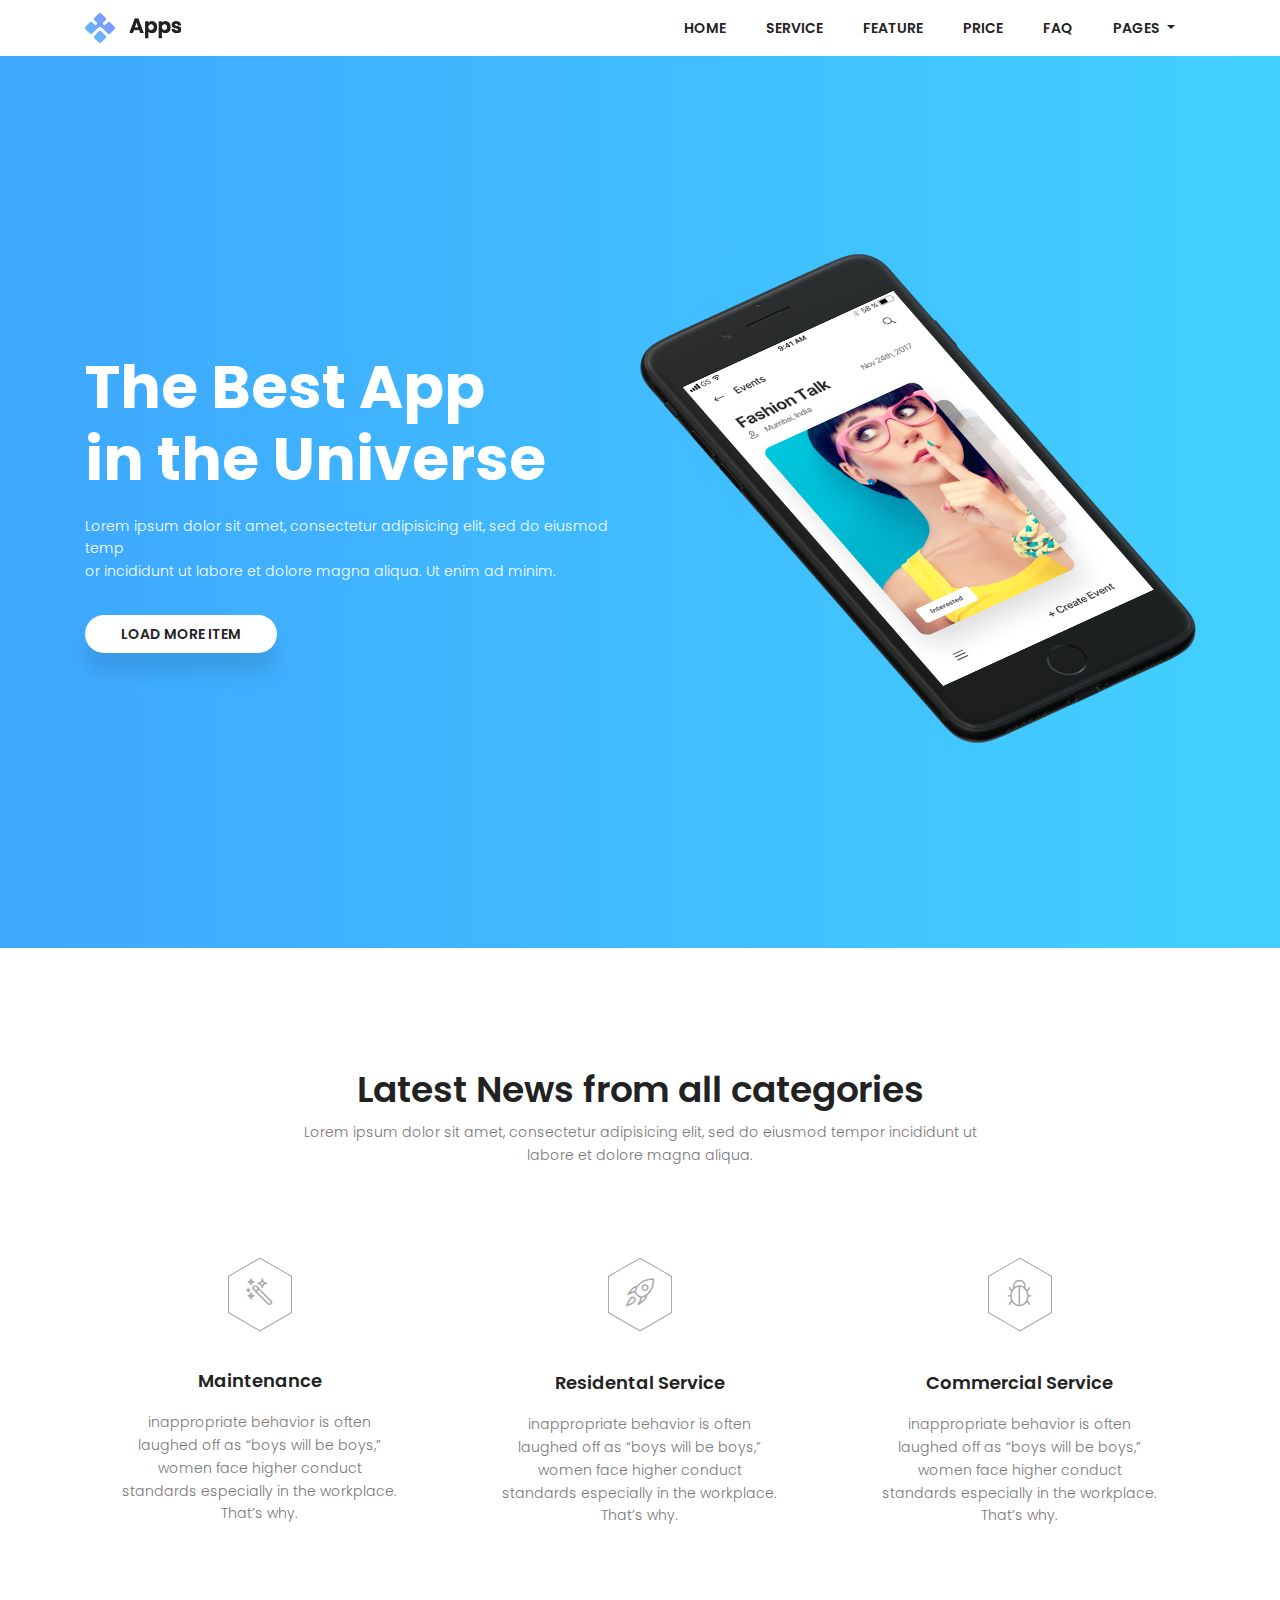
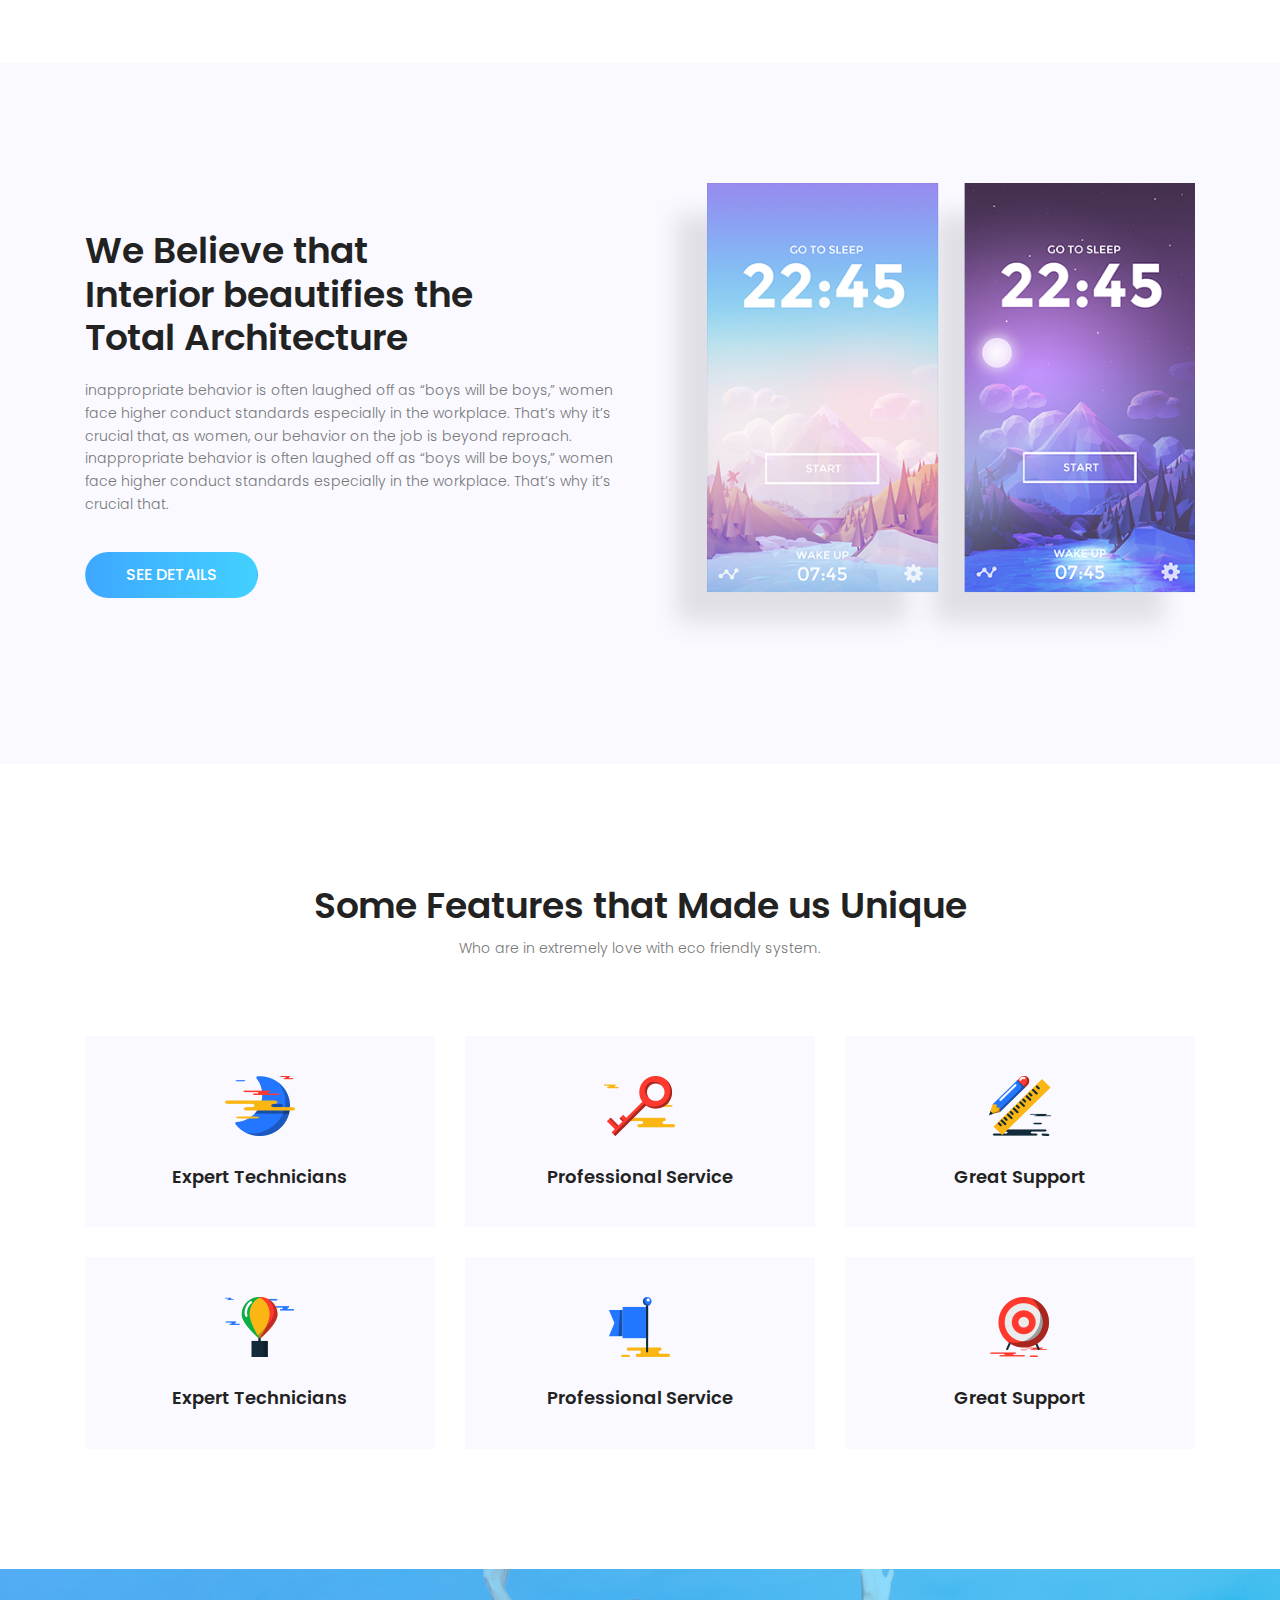
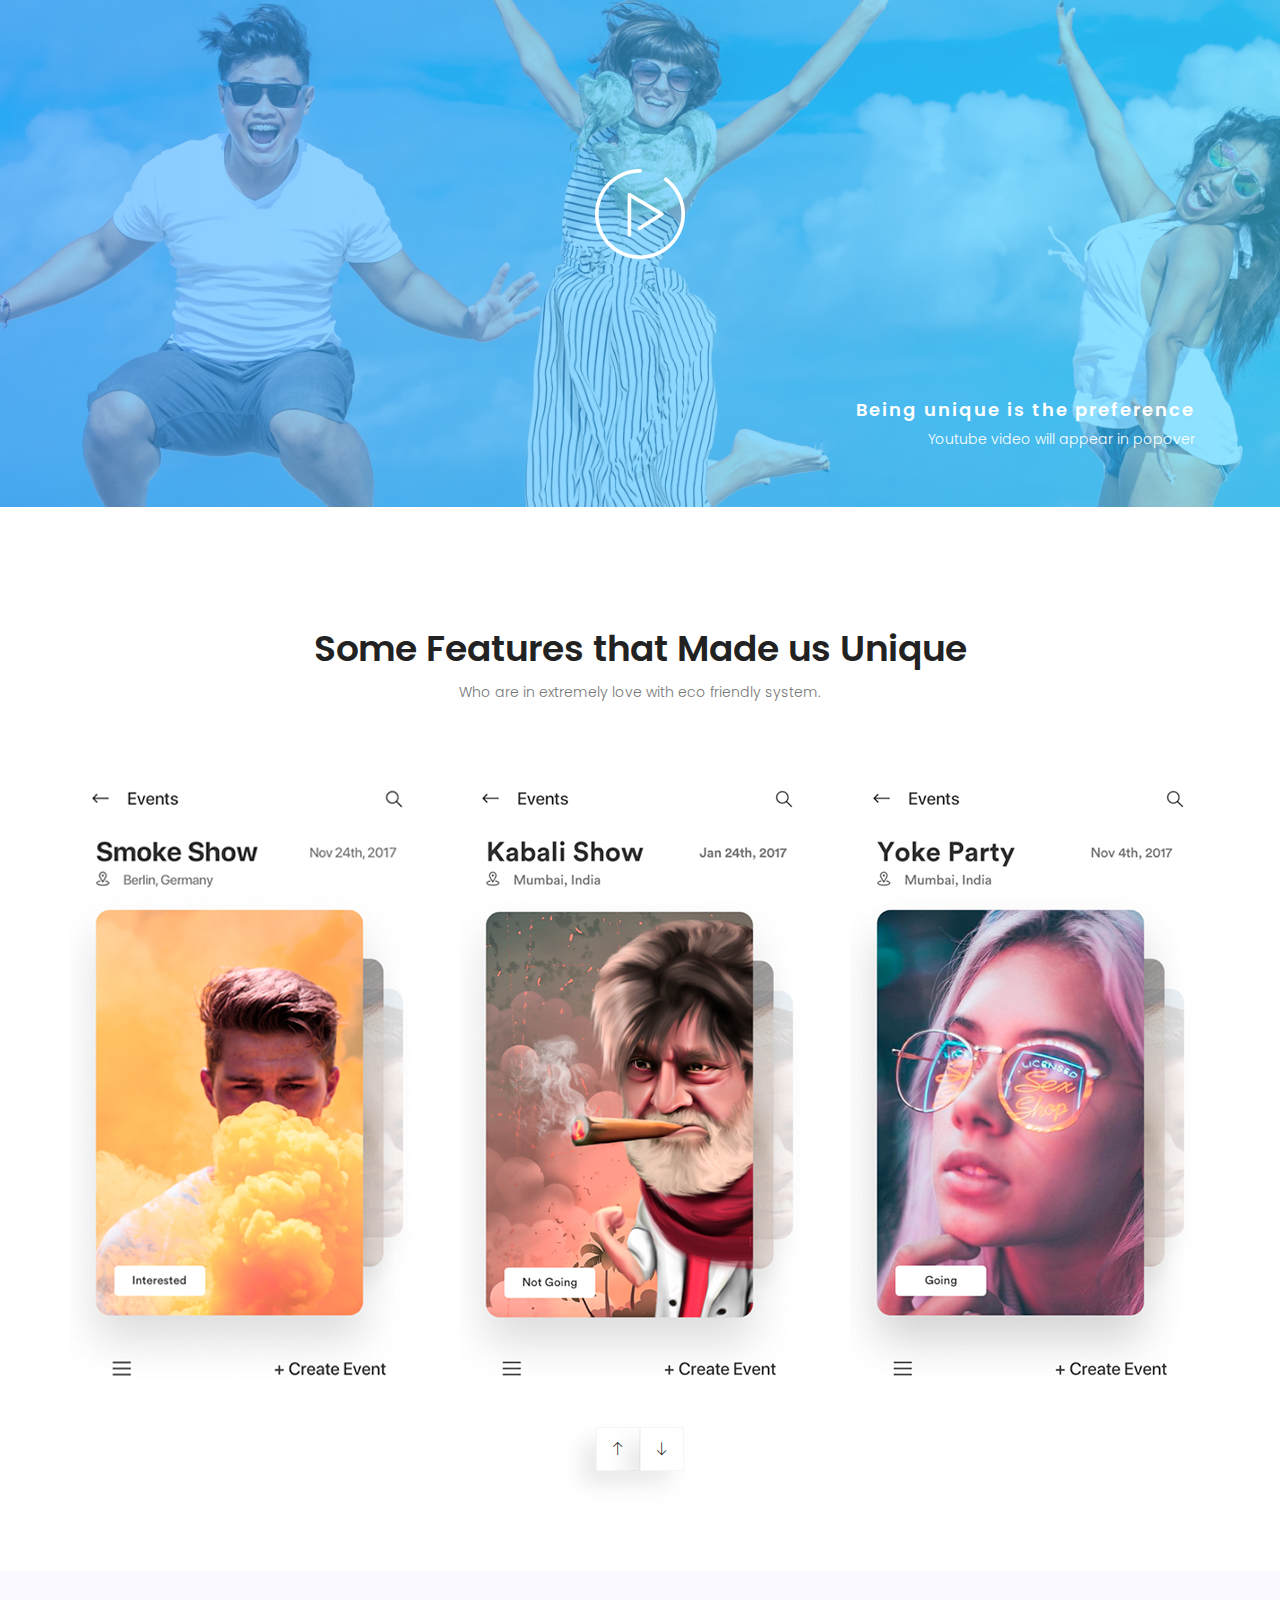
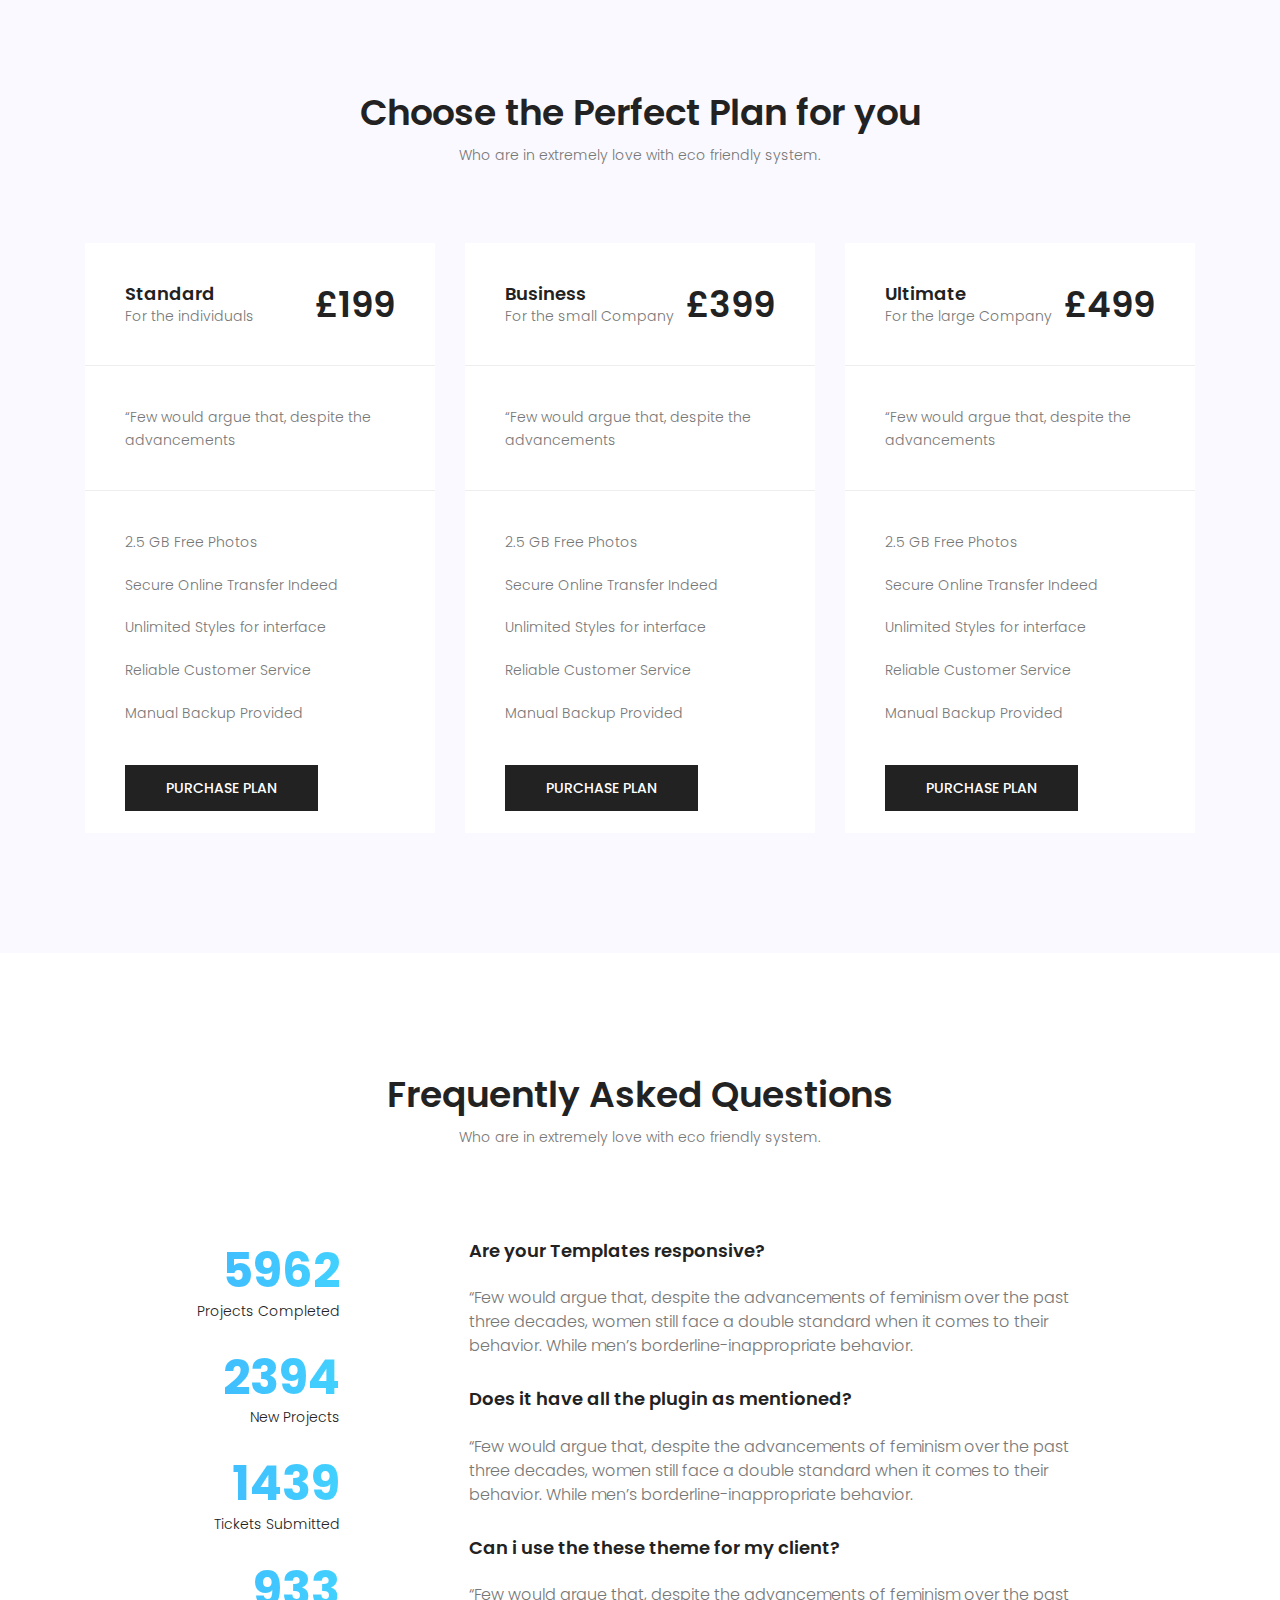
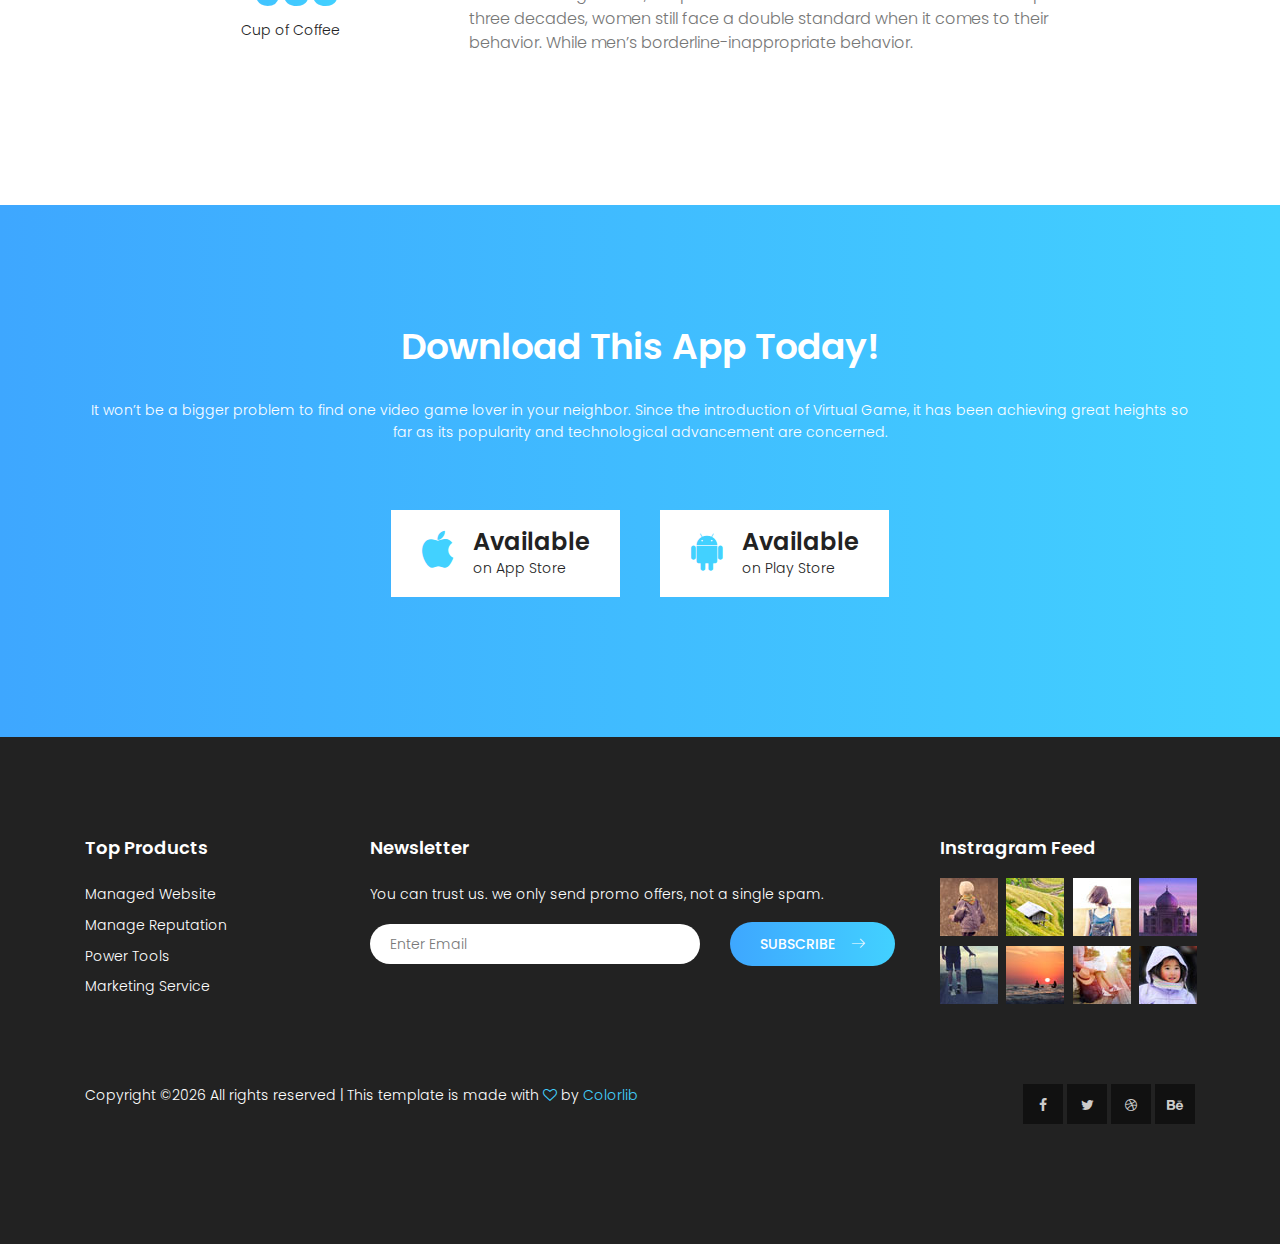
==== index.html @ 354e7bdd "initial" ====
<!DOCTYPE html>
	<html lang="zxx" class="no-js">
	<head>
		<!-- Mobile Specific Meta -->
		<meta name="viewport" content="width=device-width, initial-scale=1, shrink-to-fit=no">
		<!-- Favicon-->
		<link rel="shortcut icon" href="img/fav.png">
		<!-- Author Meta -->
		<meta name="author" content="colorlib">
		<!-- Meta Description -->
		<meta name="description" content="">
		<!-- Meta Keyword -->
		<meta name="keywords" content="">
		<!-- meta character set -->
		<meta charset="UTF-8">
		<!-- Site Title -->
		<title>App</title>

		<link href="https://fonts.googleapis.com/css?family=Poppins:100,200,400,300,500,600,700" rel="stylesheet"> 
			<!--
			CSS
			============================================= -->
			<link rel="stylesheet" href="css/linearicons.css">
			<link rel="stylesheet" href="css/font-awesome.min.css">
			<link rel="stylesheet" href="css/bootstrap.css">
			<link rel="stylesheet" href="css/magnific-popup.css">				
			<link rel="stylesheet" href="css/owl.carousel.css">
			<link rel="stylesheet" href="css/hexagons.min.css">			
			<link rel="stylesheet" href="css/main.css">
		</head>
		<body>

			<!-- start banner Area -->
			<section class="banner-area" id="home">
			<!-- Start Header Area -->
			<header class="default-header">
				<nav class="navbar navbar-expand-lg  navbar-light">
					<div class="container">
						  <a class="navbar-brand" href="index.html">
						  	<img src="img/logo.png" alt="">
						  </a>
						  <button class="navbar-toggler" type="button" data-toggle="collapse" data-target="#navbarSupportedContent" aria-controls="navbarSupportedContent" aria-expanded="false" aria-label="Toggle navigation">
						    <span class="lnr lnr-menu"></span>
						  </button>

						  <div class="collapse navbar-collapse justify-content-end align-items-center" id="navbarSupportedContent">
						    <ul class="navbar-nav">
								<li><a href="#home">Home</a></li>
								<li><a href="#service">Service</a></li>
								<li><a href="#feature">feature</a></li>
								<li><a href="#price">price</a></li>				
								<li><a href="#faq">Faq</a></li>
								<!-- Dropdown -->
							    <li class="dropdown">
							      <a class="dropdown-toggle" href="#" id="navbardrop" data-toggle="dropdown">
							        Pages
							      </a>
							      <div class="dropdown-menu">
							        <a class="dropdown-item" href="generic.html">Generic</a>
							        <a class="dropdown-item" href="elements.html">Elements</a>
							      </div>
							    </li>								
						    </ul>
						  </div>						
					</div>
				</nav>
			</header>
			<!-- End Header Area -->				
				<div class="container">
					<div class="row justify-content-end fullscreen align-items-center">
						<div class="col-lg-6 col-md-12 banner-left">
								<h1 class="text-white">
									The Best App <br>
									in the Universe						
								</h1>
								<p class="mx-auto text-white  mt-20 mb-40">
									Lorem ipsum dolor sit amet, consectetur adipisicing elit, sed do eiusmod temp <br> or incididunt ut labore et dolore magna aliqua. Ut enim ad minim.
								</p>
								<a href="#" class="text-uppercase header-btn">Load More Item</span></a>
						</div>
						<div class="col-lg-6 col-md-12 no-padding banner-right">
							<img class="img-fluid" src="img/header-img.png" alt="">
						</div>
					</div>
				</div>
			</section>
			<!-- End banner Area -->	

			<!-- Start cat Area -->
			<section class="cat-area section-gap" id="service">
				<div class="container">
					<div class="row d-flex justify-content-center">
						<div class="menu-content pb-60 col-lg-8">
							<div class="title text-center">
								<h1 class="mb-10">Latest News from all categories</h1>
								<p>Lorem ipsum dolor sit amet, consectetur adipisicing elit, sed do eiusmod tempor incididunt ut <br> labore  et dolore magna aliqua.</p>
							</div>
						</div>
					</div>							
					<div class="row">
						<div class="col-lg-4">	
							<div class="single-cat d-flex flex-column">
								<a href="#" class="hb-sm-margin mx-auto d-block"><span class="hb hb-sm inv hb-facebook-inv"><span class="lnr lnr-magic-wand"></span></span></a>
								<h4 class="mb-20" style="margin-top: 23px;">Maintenance</h4>
								<p>
									inappropriate behavior is often laughed off as “boys will be boys,” women face higher conduct standards especially in the workplace. That’s why.
								</p>
							</div>															
						</div>
						<div class="col-lg-4">	
							<div class="single-cat">
								<a href="#" class="hb-sm-margin mx-auto d-block"><span class="hb hb-sm inv hb-facebook-inv"><span class="lnr lnr-rocket"></span></span></a>
								<h4 class="mt-40 mb-20">Residental Service</h4>
								<p>
									inappropriate behavior is often laughed off as “boys will be boys,” women face higher conduct standards especially in the workplace. That’s why.
								</p>
							</div>															
						</div>
						<div class="col-lg-4">
							<div class="single-cat">
								<a href="#" class="hb-sm-margin mx-auto d-block"><span class="hb hb-sm inv hb-facebook-inv"><span class="lnr lnr-bug"></span></span></a>
								<h4 class="mt-40 mb-20">Commercial Service</h4>
								<p>
									inappropriate behavior is often laughed off as “boys will be boys,” women face higher conduct standards especially in the workplace. That’s why.
								</p>
							</div>							
						</div>
					</div>
				</div>	
			</section>
			<!-- End cat Area -->
			

			<!-- Start about Area -->
			<section class="about-area section-gap">
				<div class="container">
					<div class="row justify-content-center align-items-center d-flex">
						<div class="col-lg-6 about-left">
							<h1>
								We Believe that <br>
								Interior beautifies the <br>
								Total Architecture
							</h1>
							<p class="mt-20"> 
								inappropriate behavior is often laughed off as “boys will be boys,” women face higher conduct standards especially in the workplace. That’s why it’s crucial that, as women, our behavior on the job is beyond reproach. inappropriate behavior is often laughed off as “boys will be boys,” women face higher conduct standards especially in the workplace. That’s why it’s crucial that.
							</p>
							<a href="#" class="btn primary-btn text-uppercase mt-20">see details</a>
						</div>
						<div class="col-lg-6 about-right">
							<img class="img-fluid" src="img/about-img.png" alt="">
						</div>
					</div>
				</div>	
			</section>
			<!-- End about Area -->
			

			<!-- Start service Area -->
			<section class="service-area section-gap" id="feature">
				<div class="container">
					<div class="row d-flex justify-content-center">
						<div class="menu-content pb-60 col-lg-8">
							<div class="title text-center">
								<h1 class="mb-10">Some Features that Made us Unique</h1>
								<p>Who are in extremely love with eco friendly system.</p>
							</div>
						</div>
					</div>						
					<div class="row">
						<div class="col-lg-4  col-md-6 mb-30">
							<div class="single-service">
								<img class="d-block mx-auto mb-30" src="img/f1.png" alt="">
								<h4><a href="#">Expert Technicians</a></h4>								
							</div>
						</div>
						<div class="col-lg-4  col-md-6 mb-30">
							<div class="single-service">
								<img class="d-block mx-auto mb-30" src="img/f2.png" alt="">
								<h4><a href="#">Professional Service</a></h4>								
							</div>
						</div>
						<div class="col-lg-4  col-md-6 mb-30">
							<div class="single-service">
								<img class="d-block mx-auto mb-30" src="img/f3.png" alt="">
								<h4><a href="#">Great Support</a></h4>								
							</div>
						</div>
						<div class="col-lg-4 col-md-6 ">
							<div class="single-service">
								<img class="d-block mx-auto mb-30" src="img/f4.png" alt="">
								<h4><a href="#">Expert Technicians</a></h4>								
							</div>
						</div>
						<div class="col-lg-4 col-md-6 ">
							<div class="single-service">
								<img class="d-block mx-auto mb-30" src="img/f5.png" alt="">
								<h4><a href="#">Professional Service</a></h4>								
							</div>
						</div>
						<div class="col-lg-4 col-md-6 ">
							<div class="single-service">
								<img class="d-block mx-auto mb-30" src="img/f6.png" alt="">
								<h4><a href="#">Great Support</a></h4>								
							</div>
						</div>																		
					</div>
				</div>	
			</section>
			<!-- End service Area -->
			
			
			<!-- Start Video Area -->
			<section class="video-area pt-40 pb-40">
				<div class="overlay overlay-bg"></div>
				<div class="container">
					<div class="video-content">
						<a href="http://www.youtube.com/watch?v=0O2aH4XLbto" class="play-btn"><img src="img/play-btn.png" alt=""></a>
						<div class="video-desc">
							<h3 class="h2 text-white">Being unique is the preference</h3>
							<h4 class="text-white">Youtube video will appear in popover</h4>
						</div>
					</div>
				</div>
			</section>
			<!-- Start Video Area -->		

			<!-- Start feature Area -->
				<section class="feature-area section-gap">
					<div class="container">
						<div class="row d-flex justify-content-center">
							<div class="menu-content pb-60 col-lg-8">
								<div class="title text-center">
									<h1 class="mb-10">Some Features that Made us Unique</h1>
									<p>Who are in extremely love with eco friendly system.</p>
								</div>
							</div>
						</div>							
						<div class="row">
							<div class="active-feature-carusel">
								<div class="item single-carusel relative">
									<div class="image-wrap">
										<div class="overlay overlay-bg"></div>
										<img class="img-fluid" src="img/s1.jpg" alt="">
									</div>
								</div>
								<div class="item single-carusel relative">
									<div class="image-wrap">
										<div class="overlay overlay-bg"></div>
										<img class="img-fluid" src="img/s2.jpg" alt="">
									</div>
							
								</div>
								<div class="item single-carusel relative">
									<div class="image-wrap">
										<div class="overlay overlay-bg"></div>
										<img class="img-fluid" src="img/s3.jpg" alt="">
									</div>
								</div>																								
							</div>
						</div>
					</div>	
				</section>
				<!-- End feature Area -->
					

			<!-- Start price Area -->
			<section class="price-area section-gap" id="price">
				<div class="container">
					<div class="row d-flex justify-content-center">
						<div class="menu-content pb-60 col-lg-8">
							<div class="title text-center">
								<h1 class="mb-10">Choose the Perfect Plan for you</h1>
								<p>Who are in extremely love with eco friendly system.</p>
							</div>
						</div>
					</div>					
					<div class="row">
						<div class="col-lg-4">
							<div class="single-price">
								<div class="top-sec d-flex justify-content-between">
									<div class="top-left">
										<h4>Standard</h4>
										<p>For the <br>individuals</p>
									</div>
									<div class="top-right">
										<h1>£199</h1>
									</div>
								</div>
								<div class="bottom-sec">
									<p>
										“Few would argue that, despite the advancements
									</p>
								</div>
								<div class="end-sec">
									<ul>
										<li>2.5 GB Free Photos</li>
										<li>Secure Online Transfer Indeed</li>
										<li>Unlimited Styles for interface</li>
										<li>Reliable Customer Service</li>
										<li>Manual Backup Provided</li>
									</ul>
									<button class="primary-btn price-btn mt-20">Purchase Plan</button>
								</div>								
							</div> 
						</div>
						<div class="col-lg-4">
							<div class="single-price">
								<div class="top-sec d-flex justify-content-between">
									<div class="top-left">
										<h4>Business</h4>
										<p>For the <br>small Company</p>
									</div>
									<div class="top-right">
										<h1>£399</h1>
									</div>
								</div>
								<div class="bottom-sec">
									<p>
										“Few would argue that, despite the advancements
									</p>
								</div>
								<div class="end-sec">
									<ul>
										<li>2.5 GB Free Photos</li>
										<li>Secure Online Transfer Indeed</li>
										<li>Unlimited Styles for interface</li>
										<li>Reliable Customer Service</li>
										<li>Manual Backup Provided</li>
									</ul>
									<button class="primary-btn price-btn mt-20">Purchase Plan</button>
								</div>								
							</div> 
						</div>	
						<div class="col-lg-4">
							<div class="single-price">
								<div class="top-sec d-flex justify-content-between">
									<div class="top-left">
										<h4>Ultimate</h4>
										<p>For the <br>large Company</p>
									</div>
									<div class="top-right">
										<h1>£499</h1>
									</div>
								</div>
								<div class="bottom-sec">
									<p>
										“Few would argue that, despite the advancements
									</p>
								</div>
								<div class="end-sec">
									<ul>
										<li>2.5 GB Free Photos</li>
										<li>Secure Online Transfer Indeed</li>
										<li>Unlimited Styles for interface</li>
										<li>Reliable Customer Service</li>
										<li>Manual Backup Provided</li>
									</ul>
									<button class="primary-btn price-btn mt-20">Purchase Plan</button>
								</div>								
							</div> 
						</div>							
																						
					</div>
				</div>	
			</section>
			<!-- End price Area -->

			<!-- Start faq Area -->
			<section class="faq-area section-gap" id="faq">
				<div class="container">
					<div class="row d-flex justify-content-center">
						<div class="menu-content pb-60 col-lg-8">
							<div class="title text-center">
								<h1 class="mb-10">Frequently Asked Questions</h1>
								<p>Who are in extremely love with eco friendly system.</p>
							</div>
						</div>
					</div>							
					<div class="row d-flex align-items-center">
						<div class="counter-left col-lg-3 col-md-3">
							<div class="single-facts">
								<h2 class="counter">5962</h2>
								<p>Projects Completed</p>							
							</div>
							<div class="single-facts">
								<h2 class="counter">2394</h2>
								<p>New Projects</p>							
							</div>
							<div class="single-facts">
								<h2 class="counter">1439</h2>
								<p>Tickets Submitted</p>							
							</div>												
							<div class="single-facts">
								<h2 class="counter">933</h2>
								<p>Cup of Coffee</p>							
							</div>
						</div>	
						<div class="faq-content col-lg-9 col-md-9">
							<div class="single-faq">
								<h2>
									Are your Templates responsive?
								</h2>
								<p>
									“Few would argue that, despite the advancements of feminism over the past three decades, women still face a double standard when it comes to their behavior. While men’s borderline-inappropriate behavior.
								</p>
							</div>
							<div class="single-faq">
								<h2>
									Does it have all the plugin as mentioned?
								</h2>
								<p>
									“Few would argue that, despite the advancements of feminism over the past three decades, women still face a double standard when it comes to their behavior. While men’s borderline-inappropriate behavior.
								</p>
							</div>
							<div class="single-faq">
								<h2>
									Can i use the these theme for my client?
								</h2>
								<p>
									“Few would argue that, despite the advancements of feminism over the past three decades, women still face a double standard when it comes to their behavior. While men’s borderline-inappropriate behavior.
								</p>
							</div>												
						</div>									
					</div>
				</div>
			</section>
			<!-- End faq Area -->
			
			<!-- Start call-to-action Area -->
			<section class="call-to-action-area section-gap">
				<div class="container">
					<div class="row justify-content-center top">
						<div class="col-lg-12">
							<h1 class="text-white text-center">Download This App Today!</h1>
							<p class="text-white text-center mt-30">
								It won’t be a bigger problem to find one video game lover in your neighbor. Since the introduction of Virtual Game, it has been achieving great heights so far as its popularity and technological advancement are concerned.
							</p>							
						</div>
					</div>
					<div class="row justify-content-center d-flex">	
						<div class="download-button d-flex flex-row justify-content-center mt-30">		
							<div class="buttons flex-row d-flex">
								<i class="fa fa-apple" aria-hidden="true"></i>
								<div class="desc">
									<a href="#">
										<p>
											<span>Available</span> <br>
											on App Store
										</p>
									</a>
								</div>
							</div>
							<div class="buttons flex-row d-flex">
								<i class="fa fa-android" aria-hidden="true"></i>
								<div class="desc">
									<a href="#">
										<p>
											<span>Available</span> <br>
											on Play Store
										</p>
									</a>
								</div>
							</div>
						</div>						
					</div>
				</div>	
			</section>
			<!-- End call-to-action Area -->
			

			<!-- start footer Area -->		
			<footer class="footer-area section-gap">
				<div class="container">
					<div class="row">
						<div class="col-lg-3  col-md-12">
							<div class="single-footer-widget">
								<h6>Top Products</h6>
								<ul class="footer-nav">
									<li><a href="#">Managed Website</a></li>
									<li><a href="#">Manage Reputation</a></li>
									<li><a href="#">Power Tools</a></li>
									<li><a href="#">Marketing Service</a></li>
								</ul>
							</div>
						</div>
						<div class="col-lg-6  col-md-12">
							<div class="single-footer-widget newsletter">
								<h6>Newsletter</h6>
								<p>You can trust us. we only send promo offers, not a single spam.</p>
								<div id="mc_embed_signup">
									<form target="_blank" novalidate="true" action="https://spondonit.us12.list-manage.com/subscribe/post?u=1462626880ade1ac87bd9c93a&amp;id=92a4423d01" method="get" class="form-inline">

										<div class="form-group row" style="width: 100%">
											<div class="col-lg-8 col-md-12">
												<input name="EMAIL" placeholder="Enter Email" onfocus="this.placeholder = ''" onblur="this.placeholder = 'Enter Email '" required="" type="email">
												<div style="position: absolute; left: -5000px;">
													<input name="b_36c4fd991d266f23781ded980_aefe40901a" tabindex="-1" value="" type="text">
												</div>
											</div> 
										
											<div class="col-lg-4 col-md-12">
												<button class="nw-btn primary-btn">Subscribe<span class="lnr lnr-arrow-right"></span></button>
											</div> 
										</div>		
										<div class="info"></div>
									</form>
								</div>		
							</div>
						</div>
						<div class="col-lg-3  col-md-12">
							<div class="single-footer-widget mail-chimp">
								<h6 class="mb-20">Instragram Feed</h6>
								<ul class="instafeed d-flex flex-wrap">
									<li><img src="img/i1.jpg" alt=""></li>
									<li><img src="img/i2.jpg" alt=""></li>
									<li><img src="img/i3.jpg" alt=""></li>
									<li><img src="img/i4.jpg" alt=""></li>
									<li><img src="img/i5.jpg" alt=""></li>
									<li><img src="img/i6.jpg" alt=""></li>
									<li><img src="img/i7.jpg" alt=""></li>
									<li><img src="img/i8.jpg" alt=""></li>
								</ul>
							</div>
						</div>						
					</div>

					<div class="row footer-bottom d-flex justify-content-between">
						<!-- Link back to Colorlib can't be removed. Template is licensed under CC BY 3.0. -->
            <p class="col-lg-8 col-sm-12 footer-text m-0 text-white">Copyright &copy;<script>document.write(new Date().getFullYear());</script> All rights reserved | This template is made with <i class="fa fa-heart-o" aria-hidden="true"></i> by <a href="https://colorlib.com" target="_blank">Colorlib</a></p>
            <!-- Link back to Colorlib can't be removed. Template is licensed under CC BY 3.0. -->
						<div class="col-lg-4 col-sm-12 footer-social">
							<a href="#"><i class="fa fa-facebook"></i></a>
							<a href="#"><i class="fa fa-twitter"></i></a>
							<a href="#"><i class="fa fa-dribbble"></i></a>
							<a href="#"><i class="fa fa-behance"></i></a>
						</div>
					</div>
				</div>
			</footer>
			<!-- End footer Area -->		

			<script src="js/vendor/jquery-2.2.4.min.js"></script>
			<script src="https://cdnjs.cloudflare.com/ajax/libs/popper.js/1.11.0/umd/popper.min.js" integrity="sha384-b/U6ypiBEHpOf/4+1nzFpr53nxSS+GLCkfwBdFNTxtclqqenISfwAzpKaMNFNmj4" crossorigin="anonymous"></script>
			<script src="js/vendor/bootstrap.min.js"></script>
			<script src="js/jquery.ajaxchimp.min.js"></script>
			<script src="js/jquery.magnific-popup.min.js"></script>				
			<script src="js/parallax.min.js"></script>			
			<script src="js/owl.carousel.min.js"></script>			
			<script src="js/jquery.sticky.js"></script>
			<script src="js/hexagons.min.js"></script>
			<script src="js/jquery.counterup.min.js"></script>
			<script src="js/waypoints.min.js"></script>				
			<script src="js/main.js"></script>	
		</body>
	</html>
---- css/linearicons.css ----
@font-face {
	font-family: 'Linearicons-Free';
	src:url('../fonts/Linearicons-Free.eot?w118d');
	src:url('../fonts/Linearicons-Free.eot?#iefixw118d') format('embedded-opentype'),
		url('../fonts/Linearicons-Free.woff2?w118d') format('woff2'),
		url('../fonts/Linearicons-Free.woff?w118d') format('woff'),
		url('../fonts/Linearicons-Free.ttf?w118d') format('truetype'),
		url('../fonts/Linearicons-Free.svg?w118d#Linearicons-Free') format('svg');
	font-weight: normal;
	font-style: normal;
}

.lnr {
	font-family: 'Linearicons-Free';
	speak: none;
	font-style: normal;
	font-weight: normal;
	font-variant: normal;
	text-transform: none;
	line-height: 1;

	/* Better Font Rendering =========== */
	-webkit-font-smoothing: antialiased;
	-moz-osx-font-smoothing: grayscale;
}

.lnr-home:before {
	content: "\e800";
}
.lnr-apartment:before {
	content: "\e801";
}
.lnr-pencil:before {
	content: "\e802";
}
.lnr-magic-wand:before {
	content: "\e803";
}
.lnr-drop:before {
	content: "\e804";
}
.lnr-lighter:before {
	content: "\e805";
}
.lnr-poop:before {
	content: "\e806";
}
.lnr-sun:before {
	content: "\e807";
}
.lnr-moon:before {
	content: "\e808";
}
.lnr-cloud:before {
	content: "\e809";
}
.lnr-cloud-upload:before {
	content: "\e80a";
}
.lnr-cloud-download:before {
	content: "\e80b";
}
.lnr-cloud-sync:before {
	content: "\e80c";
}
.lnr-cloud-check:before {
	content: "\e80d";
}
.lnr-database:before {
	content: "\e80e";
}
.lnr-lock:before {
	content: "\e80f";
}
.lnr-cog:before {
	content: "\e810";
}
.lnr-trash:before {
	content: "\e811";
}
.lnr-dice:before {
	content: "\e812";
}
.lnr-heart:before {
	content: "\e813";
}
.lnr-star:before {
	content: "\e814";
}
.lnr-star-half:before {
	content: "\e815";
}
.lnr-star-empty:before {
	content: "\e816";
}
.lnr-flag:before {
	content: "\e817";
}
.lnr-envelope:before {
	content: "\e818";
}
.lnr-paperclip:before {
	content: "\e819";
}
.lnr-inbox:before {
	content: "\e81a";
}
.lnr-eye:before {
	content: "\e81b";
}
.lnr-printer:before {
	content: "\e81c";
}
.lnr-file-empty:before {
	content: "\e81d";
}
.lnr-file-add:before {
	content: "\e81e";
}
.lnr-enter:before {
	content: "\e81f";
}
.lnr-exit:before {
	content: "\e820";
}
.lnr-graduation-hat:before {
	content: "\e821";
}
.lnr-license:before {
	content: "\e822";
}
.lnr-music-note:before {
	content: "\e823";
}
.lnr-film-play:before {
	content: "\e824";
}
.lnr-camera-video:before {
	content: "\e825";
}
.lnr-camera:before {
	content: "\e826";
}
.lnr-picture:before {
	content: "\e827";
}
.lnr-book:before {
	content: "\e828";
}
.lnr-bookmark:before {
	content: "\e829";
}
.lnr-user:before {
	content: "\e82a";
}
.lnr-users:before {
	content: "\e82b";
}
.lnr-shirt:before {
	content: "\e82c";
}
.lnr-store:before {
	content: "\e82d";
}
.lnr-cart:before {
	content: "\e82e";
}
.lnr-tag:before {
	content: "\e82f";
}
.lnr-phone-handset:before {
	content: "\e830";
}
.lnr-phone:before {
	content: "\e831";
}
.lnr-pushpin:before {
	content: "\e832";
}
.lnr-map-marker:before {
	content: "\e833";
}
.lnr-map:before {
	content: "\e834";
}
.lnr-location:before {
	content: "\e835";
}
.lnr-calendar-full:before {
	content: "\e836";
}
.lnr-keyboard:before {
	content: "\e837";
}
.lnr-spell-check:before {
	content: "\e838";
}
.lnr-screen:before {
	content: "\e839";
}
.lnr-smartphone:before {
	content: "\e83a";
}
.lnr-tablet:before {
	content: "\e83b";
}
.lnr-laptop:before {
	content: "\e83c";
}
.lnr-laptop-phone:before {
	content: "\e83d";
}
.lnr-power-switch:before {
	content: "\e83e";
}
.lnr-bubble:before {
	content: "\e83f";
}
.lnr-heart-pulse:before {
	content: "\e840";
}
.lnr-construction:before {
	content: "\e841";
}
.lnr-pie-chart:before {
	content: "\e842";
}
.lnr-chart-bars:before {
	content: "\e843";
}
.lnr-gift:before {
	content: "\e844";
}
.lnr-diamond:before {
	content: "\e845";
}
.lnr-linearicons:before {
	content: "\e846";
}
.lnr-dinner:before {
	content: "\e847";
}
.lnr-coffee-cup:before {
	content: "\e848";
}
.lnr-leaf:before {
	content: "\e849";
}
.lnr-paw:before {
	content: "\e84a";
}
.lnr-rocket:before {
	content: "\e84b";
}
.lnr-briefcase:before {
	content: "\e84c";
}
.lnr-bus:before {
	content: "\e84d";
}
.lnr-car:before {
	content: "\e84e";
}
.lnr-train:before {
	content: "\e84f";
}
.lnr-bicycle:before {
	content: "\e850";
}
.lnr-wheelchair:before {
	content: "\e851";
}
.lnr-select:before {
	content: "\e852";
}
.lnr-earth:before {
	content: "\e853";
}
.lnr-smile:before {
	content: "\e854";
}
.lnr-sad:before {
	content: "\e855";
}
.lnr-neutral:before {
	content: "\e856";
}
.lnr-mustache:before {
	content: "\e857";
}
.lnr-alarm:before {
	content: "\e858";
}
.lnr-bullhorn:before {
	content: "\e859";
}
.lnr-volume-high:before {
	content: "\e85a";
}
.lnr-volume-medium:before {
	content: "\e85b";
}
.lnr-volume-low:before {
	content: "\e85c";
}
.lnr-volume:before {
	content: "\e85d";
}
.lnr-mic:before {
	content: "\e85e";
}
.lnr-hourglass:before {
	content: "\e85f";
}
.lnr-undo:before {
	content: "\e860";
}
.lnr-redo:before {
	content: "\e861";
}
.lnr-sync:before {
	content: "\e862";
}
.lnr-history:before {
	content: "\e863";
}
.lnr-clock:before {
	content: "\e864";
}
.lnr-download:before {
	content: "\e865";
}
.lnr-upload:before {
	content: "\e866";
}
.lnr-enter-down:before {
	content: "\e867";
}
.lnr-exit-up:before {
	content: "\e868";
}
.lnr-bug:before {
	content: "\e869";
}
.lnr-code:before {
	content: "\e86a";
}
.lnr-link:before {
	content: "\e86b";
}
.lnr-unlink:before {
	content: "\e86c";
}
.lnr-thumbs-up:before {
	content: "\e86d";
}
.lnr-thumbs-down:before {
	content: "\e86e";
}
.lnr-magnifier:before {
	content: "\e86f";
}
.lnr-cross:before {
	content: "\e870";
}
.lnr-menu:before {
	content: "\e871";
}
.lnr-list:before {
	content: "\e872";
}
.lnr-chevron-up:before {
	content: "\e873";
}
.lnr-chevron-down:before {
	content: "\e874";
}
.lnr-chevron-left:before {
	content: "\e875";
}
.lnr-chevron-right:before {
	content: "\e876";
}
.lnr-arrow-up:before {
	content: "\e877";
}
.lnr-arrow-down:before {
	content: "\e878";
}
.lnr-arrow-left:before {
	content: "\e879";
}
.lnr-arrow-right:before {
	content: "\e87a";
}
.lnr-move:before {
	content: "\e87b";
}
.lnr-warning:before {
	content: "\e87c";
}
.lnr-question-circle:before {
	content: "\e87d";
}
.lnr-menu-circle:before {
	content: "\e87e";
}
.lnr-checkmark-circle:before {
	content: "\e87f";
}
.lnr-cross-circle:before {
	content: "\e880";
}
.lnr-plus-circle:before {
	content: "\e881";
}
.lnr-circle-minus:before {
	content: "\e882";
}
.lnr-arrow-up-circle:before {
	content: "\e883";
}
.lnr-arrow-down-circle:before {
	content: "\e884";
}
.lnr-arrow-left-circle:before {
	content: "\e885";
}
.lnr-arrow-right-circle:before {
	content: "\e886";
}
.lnr-chevron-up-circle:before {
	content: "\e887";
}
.lnr-chevron-down-circle:before {
	content: "\e888";
}
.lnr-chevron-left-circle:before {
	content: "\e889";
}
.lnr-chevron-right-circle:before {
	content: "\e88a";
}
.lnr-crop:before {
	content: "\e88b";
}
.lnr-frame-expand:before {
	content: "\e88c";
}
.lnr-frame-contract:before {
	content: "\e88d";
}
.lnr-layers:before {
	content: "\e88e";
}
.lnr-funnel:before {
	content: "\e88f";
}
.lnr-text-format:before {
	content: "\e890";
}
.lnr-text-format-remove:before {
	content: "\e891";
}
.lnr-text-size:before {
	content: "\e892";
}
.lnr-bold:before {
	content: "\e893";
}
.lnr-italic:before {
	content: "\e894";
}
.lnr-underline:before {
	content: "\e895";
}
.lnr-strikethrough:before {
	content: "\e896";
}
.lnr-highlight:before {
	content: "\e897";
}
.lnr-text-align-left:before {
	content: "\e898";
}
.lnr-text-align-center:before {
	content: "\e899";
}
.lnr-text-align-right:before {
	content: "\e89a";
}
.lnr-text-align-justify:before {
	content: "\e89b";
}
.lnr-line-spacing:before {
	content: "\e89c";
}
.lnr-indent-increase:before {
	content: "\e89d";
}
.lnr-indent-decrease:before {
	content: "\e89e";
}
.lnr-pilcrow:before {
	content: "\e89f";
}
.lnr-direction-ltr:before {
	content: "\e8a0";
}
.lnr-direction-rtl:before {
	content: "\e8a1";
}
.lnr-page-break:before {
	content: "\e8a2";
}
.lnr-sort-alpha-asc:before {
	content: "\e8a3";
}
.lnr-sort-amount-asc:before {
	content: "\e8a4";
}
.lnr-hand:before {
	content: "\e8a5";
}
.lnr-pointer-up:before {
	content: "\e8a6";
}
.lnr-pointer-right:before {
	content: "\e8a7";
}
.lnr-pointer-down:before {
	content: "\e8a8";
}
.lnr-pointer-left:before {
	content: "\e8a9";
}
---- css/hexagons.min.css ----
/* ---------------------------------------------------------------------- 
* Product Name: CSS3 Hexagon Buttons
* Product URI: http://ollopage.com/html/hex-btn/
* Author: ollopage
* Author URI: http://ollopage.com/
* Description: CSS3 Hexagon Buttons created with pure css3 by olloPage
* Version: 1.0.1
* License: GNU General Public License v2 or later
* License URI: http://www.gnu.org/licenses/gpl-2.0.html
* Tags: CSS3 Hexagon Buttons, social buttons, buttons, ollopage
* ---------------------------------------------------------------------- */
.hb{display:inline-block;position:relative;text-align:center;z-index:0}.hb:after,.hb:before{position:absolute;content:"";left:-1px;top:0;z-index:-1}.hb:before{-webkit-transform:rotate(60deg);-moz-transform:rotate(60deg);-ms-transform:rotate(60deg);-o-transform:rotate(60deg);transform:rotate(60deg)}.hb:after{-webkit-transform:rotate(-60deg);-moz-transform:rotate(-60deg);-ms-transform:rotate(-60deg);-o-transform:rotate(-60deg);transform:rotate(-60deg)}.hb i{z-index:9;transition:all .25s ease}.hb,.hb i,.hb:after,.hb:before{-webkit-transition:all .25s ease;-moz-transition:all .25s ease;-ms-transition:all .25s ease;-o-transition:all .25s ease}.hb,.hb:after,.hb:before{box-sizing:border-box;transition:all .25s ease;background-color:#2c3e50;border-left:1px solid #2c3e50;border-right:1px solid #2c3e50;color:#2ecc71}.hb-lg{line-height:150px;font-size:150px;margin:74px 0}.hb-lg,.hb-lg:after,.hb-lg:before{height:148px;width:256px}.hb-md{line-height:74px;font-size:74px;margin:37px 0}.hb-md,.hb-md:after,.hb-md:before{height:74px;width:128px}.hb-sm{line-height:37px;font-size:37px;margin:18.5px 0}.hb-sm,.hb-sm:after,.hb-sm:before{height:37px;width:64px}.hb-xs{line-height:18.5px;font-size:18.5px;margin:9.5px 0}.hb-xs,.hb-xs:after,.hb-xs:before{height:18.5px;width:32px}.hb-lg-margin,.hb-md-margin,.hb-sm-margin,.hb-xs-margin{margin:15px;display:inline-block;overflow:hidden}.hb-lg-margin{height:296px;width:256px}.hb-md-margin{height:148px;width:128px}.hb-sm-margin{height:74px;width:64px}.hb-xs-margin{height:38px;width:32px}.spin,.spin-icon i{-webkit-transition:-webkid-transform .25s ease;-moz-transition:-moz-transform .25s ease;-ms-transition:-ms-transform .25s ease;-o-transition:-o-transform .25s ease;transition:transform .25s ease}.spin-icon:hover i,.spin:hover{-webkit-transform:rotate(360deg);-moz-transform:rotate(360deg);-ms-transform:rotate(360deg);-o-transform:rotate(360deg);transform:rotate(360deg)}.hb:hover,.hb:hover:after,.hb:hover:before{background:0 0;border-left:1px solid #2ecc71;border-right:1px solid #2ecc71;color:#2ecc71}.hb-custom,.hb-custom:after,.hb-custom:before{background:#f39c12!important;color:#fff!important;border-left:1px solid #f39c12!important;border-right:1px solid #f39c12!important}.hb-custom:hover,.hb-custom:hover:after,.hb-custom:hover:before{background:#f1c40f!important;border-left:1px solid #f1c40f!important;border-right:1px solid #f1c40f!important;color:#000!important}.hb-facebook,.hb-facebook:after,.hb-facebook:before{background:#3B5998;border-color:#3B5998;color:#fff}.hb-facebook-inv,.hb-facebook-inv:after,.hb-facebook-inv:before,.hb-facebook:hover,.hb-facebook:hover:after,.hb-facebook:hover:before{border-color:#3B5998;color:#3B5998;background:0 0}.hb-facebook-inv:hover,.hb-facebook-inv:hover:after,.hb-facebook-inv:hover:before{background:#3B5998;border-color:#3B5998;color:#fff}.hb-twitter,.hb-twitter:after,.hb-twitter:before{background:#55ACEE;border-color:#55ACEE;color:#fff}.hb-twitter-inv,.hb-twitter-inv:after,.hb-twitter-inv:before,.hb-twitter:hover,.hb-twitter:hover:after,.hb-twitter:hover:before{background:0 0;border-color:#55ACEE;color:#55ACEE}.hb-twitter-inv:hover,.hb-twitter-inv:hover:after,.hb-twitter-inv:hover:before{background:#55ACEE;border-color:#55ACEE;color:#fff}.hb-google-plus,.hb-google-plus:after,.hb-google-plus:before{background:#db514f;border-color:#db514f;color:#fff}.hb-google-plus-inv,.hb-google-plus-inv:after,.hb-google-plus-inv:before,.hb-google-plus:hover,.hb-google-plus:hover:after,.hb-google-plus:hover:before{background:0 0;border-color:#db514f;color:#db514f}.hb-google-plus-inv:hover,.hb-google-plus-inv:hover:after,.hb-google-plus-inv:hover:before{background:#db514f;border-color:#db514f;color:#fff}.hb-youtube,.hb-youtube:after,.hb-youtube:before{background:#cc181e;border-color:#cc181e;color:#fff}.hb-youtube-inv,.hb-youtube-inv:after,.hb-youtube-inv:before,.hb-youtube:hover,.hb-youtube:hover:after,.hb-youtube:hover:before{background:0 0;border-color:#cc181e;color:#cc181e}.hb-youtube-inv:hover,.hb-youtube-inv:hover:after,.hb-youtube-inv:hover:before{background:#cc181e;border-color:#cc181e;color:#fff}.hb-linkedin,.hb-linkedin:after,.hb-linkedin:before{background:#0077b5;border-color:#0077b5;color:#fff}.hb-linkedin-inv,.hb-linkedin-inv:after,.hb-linkedin-inv:before,.hb-linkedin:hover,.hb-linkedin:hover:after,.hb-linkedin:hover:before{background:0 0;border-color:#0077b5;color:#0077b5}.hb-linkedin-inv:hover,.hb-linkedin-inv:hover:after,.hb-linkedin-inv:hover:before{background:#0077b5;border-color:#0077b5;color:#fff}.hb-tumblr,.hb-tumblr:after,.hb-tumblr:before{background:#2c4762;border-color:#2c4762;color:#fff}.hb-tumblr-inv,.hb-tumblr-inv:after,.hb-tumblr-inv:before,.hb-tumblr:hover,.hb-tumblr:hover:after,.hb-tumblr:hover:before{background:0 0;border-color:#2c4762;color:#2c4762}.hb-tumblr-inv:hover,.hb-tumblr-inv:hover:after,.hb-tumblr-inv:hover:before{background:#2c4762;border-color:#2c4762;color:#fff}.hb-rss,.hb-rss:after,.hb-rss:before{background:#da5700;border-color:#da5700;color:#fff}.hb-rss-inv,.hb-rss-inv:after,.hb-rss-inv:before,.hb-rss:hover,.hb-rss:hover:after,.hb-rss:hover:before{background:0 0;border-color:#da5700;color:#da5700}.hb-rss-inv:hover,.hb-rss-inv:hover:after,.hb-rss-inv:hover:before{background:#da5700;border-color:#da5700;color:#fff}.hb-pinterest,.hb-pinterest:after,.hb-pinterest:before{background:#da232a;border-color:#da232a;color:#fff}.hb-pinterest-inv,.hb-pinterest-inv:after,.hb-pinterest-inv:before,.hb-pinterest:hover,.hb-pinterest:hover:after,.hb-pinterest:hover:before{background:0 0;border-color:#da232a;color:#da232a}.hb-pinterest-inv:hover,.hb-pinterest-inv:hover:after,.hb-pinterest-inv:hover:before{background:#da232a;border-color:#da232a;color:#fff}.hb-vimeo,.hb-vimeo:after,.hb-vimeo:before{background:#20b9eb;border-color:#20b9eb;color:#fff}.hb-vimeo-inv,.hb-vimeo-inv:after,.hb-vimeo-inv:before,.hb-vimeo:hover,.hb-vimeo:hover:after,.hb-vimeo:hover:before{background:0 0;border-color:#20b9eb;color:#20b9eb}.hb-vimeo-inv:hover,.hb-vimeo-inv:hover:after,.hb-vimeo-inv:hover:before{background:#20b9eb;border-color:#20b9eb;color:#fff}.hb-github,.hb-github:after,.hb-github:before{background:#373a3c;border-color:#373a3c;color:#fff}.hb-github-inv,.hb-github-inv:after,.hb-github-inv:before,.hb-github:hover,.hb-github:hover:after,.hb-github:hover:before{background:0 0;border-color:#373a3c;color:#373a3c}.hb-github-inv:hover,.hb-github-inv:hover:after,.hb-github-inv:hover:before{background:#373a3c;border-color:#373a3c;color:#fff}.hb-flickr,.hb-flickr:after,.hb-flickr:before{background:#ff1981;border-color:#ff1981;color:#fff}.hb-flickr-inv,.hb-flickr-inv:after,.hb-flickr-inv:before,.hb-flickr:hover,.hb-flickr:hover:after,.hb-flickr:hover:before{background:0 0;border-color:#ff1981;color:#ff1981}.hb-flickr-inv:hover,.hb-flickr-inv:hover:after,.hb-flickr-inv:hover:before{background:#ff1981;border-color:#ff1981;color:#fff}.hb-dropbox,.hb-dropbox:after,.hb-dropbox:before{background:#007ee5;border-color:#007ee5;color:#fff}.hb-dropbox-inv,.hb-dropbox-inv:after,.hb-dropbox-inv:before,.hb-dropbox:hover,.hb-dropbox:hover:after,.hb-dropbox:hover:before{background:0 0;border-color:#007ee5;color:#007ee5}.hb-dropbox-inv:hover,.hb-dropbox-inv:hover:after,.hb-dropbox-inv:hover:before{background:#007ee5;border-color:#007ee5;color:#fff}.hb-xing,.hb-xing:after,.hb-xing:before{background:#006467;border-color:#006467;color:#fff}.hb-xing-inv,.hb-xing-inv:after,.hb-xing-inv:before,.hb-xing:hover,.hb-xing:hover:after,.hb-xing:hover:before{background:0 0;border-color:#006467;color:#006467}.hb-xing-inv:hover,.hb-xing-inv:hover:after,.hb-xing-inv:hover:before{background:#006467;border-color:#006467;color:#fff}.hb-skype,.hb-skype:after,.hb-skype:before{background:#00aceb;border-color:#00aceb;color:#fff}.hb-skype-inv,.hb-skype-inv:after,.hb-skype-inv:before,.hb-skype:hover,.hb-skype:hover:after,.hb-skype:hover:before{background:0 0;border-color:#00aceb;color:#00aceb}.hb-skype-inv:hover,.hb-skype-inv:hover:after,.hb-skype-inv:hover:before{background:#00aceb;border-color:#00aceb;color:#fff}.hb-dribbble,.hb-dribbble:after,.hb-dribbble:before{background:#ea4c89;border-color:#ea4c89;color:#fff}.hb-dribbble-inv,.hb-dribbble-inv:after,.hb-dribbble-inv:before,.hb-dribbble:hover,.hb-dribbble:hover:after,.hb-dribbble:hover:before{background:0 0;border-color:#ea4c89;color:#ea4c89}.hb-dribbble-inv:hover,.hb-dribbble-inv:hover:after,.hb-dribbble-inv:hover:before{background:#ea4c89;border-color:#ea4c89;color:#fff}.hb-tencent-weibo,.hb-tencent-weibo:after,.hb-tencent-weibo:before{background:#20B8E5;border-color:#20B8E5;color:#fff}.hb-tencent-weibo-inv,.hb-tencent-weibo-inv:after,.hb-tencent-weibo-inv:before,.hb-tencent-weibo:hover,.hb-tencent-weibo:hover:after,.hb-tencent-weibo:hover:before{background:0 0;border-color:#20B8E5;color:#20B8E5}.hb-tencent-weibo-inv:hover,.hb-tencent-weibo-inv:hover:after,.hb-tencent-weibo-inv:hover:before{background:#20B8E5;border-color:#20B8E5;color:#fff}.hb-instragram,.hb-instragram:after,.hb-instragram:before{background:#125688;border-color:#125688;color:#fff}.hb-instragram-inv,.hb-instragram-inv:after,.hb-instragram-inv:before,.hb-instragram:hover,.hb-instragram:hover:after,.hb-instragram:hover:before{background:0 0;border-color:#125688;color:#125688}.hb-instragram-inv:hover,.hb-instragram-inv:hover:after,.hb-instragram-inv:hover:before{background:#125688;border-color:#125688;color:#fff}
---- css/main.css ----
/*--------------------------- Color variations ----------------------*/
/* Medium Layout: 1280px */
/* Tablet Layout: 768px */
/* Mobile Layout: 320px */
/* Wide Mobile Layout: 480px */
/* =================================== */
/*  Basic Style 
/* =================================== */
::-moz-selection {
  /* Code for Firefox */
  background-color: #42d1ff;
  color: #fff;
}

::selection {
  background-color: #42d1ff;
  color: #fff;
}

::-webkit-input-placeholder {
  /* WebKit, Blink, Edge */
  color: #777777;
  font-weight: 300;
}

:-moz-placeholder {
  /* Mozilla Firefox 4 to 18 */
  color: #777777;
  opacity: 1;
  font-weight: 300;
}

::-moz-placeholder {
  /* Mozilla Firefox 19+ */
  color: #777777;
  opacity: 1;
  font-weight: 300;
}

:-ms-input-placeholder {
  /* Internet Explorer 10-11 */
  color: #777777;
  font-weight: 300;
}

::-ms-input-placeholder {
  /* Microsoft Edge */
  color: #777777;
  font-weight: 300;
}

body {
  color: #777777;
  font-family: "Poppins", sans-serif;
  font-size: 14px;
  font-weight: 300;
  line-height: 1.625em;
  position: relative;
}

ol, ul {
  margin: 0;
  padding: 0;
  list-style: none;
}

select {
  display: block;
}

figure {
  margin: 0;
}

a {
  -webkit-transition: all 0.3s ease 0s;
  -moz-transition: all 0.3s ease 0s;
  -o-transition: all 0.3s ease 0s;
  transition: all 0.3s ease 0s;
}

iframe {
  border: 0;
}

a, a:focus, a:hover {
  text-decoration: none;
  outline: 0;
}

.btn.active.focus,
.btn.active:focus,
.btn.focus,
.btn.focus:active,
.btn:active:focus,
.btn:focus {
  text-decoration: none;
  outline: 0;
}

.card-panel {
  margin: 0;
  padding: 60px;
}

/**
 *  Typography
 *
 **/
.btn i, .btn-large i, .btn-floating i, .btn-large i, .btn-flat i {
  font-size: 1em;
  line-height: inherit;
}

.gray-bg {
  background: #f9f9ff;
}

h1, h2, h3,
h4, h5, h6 {
  font-family: "Poppins", sans-serif;
  color: #222222;
  line-height: 1.2em !important;
  margin-bottom: 0;
  margin-top: 0;
  font-weight: 600;
}

.h1, .h2, .h3,
.h4, .h5, .h6 {
  margin-bottom: 0;
  margin-top: 0;
  font-family: "Poppins", sans-serif;
  font-weight: 600;
  color: #222222;
}

h1, .h1 {
  font-size: 36px;
}

h2, .h2 {
  font-size: 30px;
}

h3, .h3 {
  font-size: 24px;
}

h4, .h4 {
  font-size: 18px;
}

h5, .h5 {
  font-size: 16px;
}

h6, .h6 {
  font-size: 14px;
  color: #222222;
}

td, th {
  border-radius: 0px;
}

/**
 * For modern browsers
 * 1. The space content is one way to avoid an Opera bug when the
 *    contenteditable attribute is included anywhere else in the document.
 *    Otherwise it causes space to appear at the top and bottom of elements
 *    that are clearfixed.
 * 2. The use of `table` rather than `block` is only necessary if using
 *    `:before` to contain the top-margins of child elements.
 */
.clear::before, .clear::after {
  content: " ";
  display: table;
}

.clear::after {
  clear: both;
}

.fz-11 {
  font-size: 11px;
}

.fz-12 {
  font-size: 12px;
}

.fz-13 {
  font-size: 13px;
}

.fz-14 {
  font-size: 14px;
}

.fz-15 {
  font-size: 15px;
}

.fz-16 {
  font-size: 16px;
}

.fz-18 {
  font-size: 18px;
}

.fz-30 {
  font-size: 30px;
}

.fz-48 {
  font-size: 48px !important;
}

.fw100 {
  font-weight: 100;
}

.fw300 {
  font-weight: 300;
}

.fw400 {
  font-weight: 400 !important;
}

.fw500 {
  font-weight: 500;
}

.f700 {
  font-weight: 700;
}

.fsi {
  font-style: italic;
}

.mt-10 {
  margin-top: 10px;
}

.mt-15 {
  margin-top: 15px;
}

.mt-20 {
  margin-top: 20px;
}

.mt-25 {
  margin-top: 25px;
}

.mt-30 {
  margin-top: 30px;
}

.mt-35 {
  margin-top: 35px;
}

.mt-40 {
  margin-top: 40px;
}

.mt-50 {
  margin-top: 50px;
}

.mt-60 {
  margin-top: 60px;
}

.mt-70 {
  margin-top: 70px;
}

.mt-80 {
  margin-top: 80px;
}

.mt-100 {
  margin-top: 100px;
}

.mt-120 {
  margin-top: 120px;
}

.mt-150 {
  margin-top: 150px;
}

.ml-0 {
  margin-left: 0 !important;
}

.ml-5 {
  margin-left: 5px !important;
}

.ml-10 {
  margin-left: 10px;
}

.ml-15 {
  margin-left: 15px;
}

.ml-20 {
  margin-left: 20px;
}

.ml-30 {
  margin-left: 30px;
}

.ml-50 {
  margin-left: 50px;
}

.mr-0 {
  margin-right: 0 !important;
}

.mr-5 {
  margin-right: 5px !important;
}

.mr-15 {
  margin-right: 15px;
}

.mr-10 {
  margin-right: 10px;
}

.mr-20 {
  margin-right: 20px;
}

.mr-30 {
  margin-right: 30px;
}

.mr-50 {
  margin-right: 50px;
}

.mb-0 {
  margin-bottom: 0px;
}

.mb-0-i {
  margin-bottom: 0px !important;
}

.mb-5 {
  margin-bottom: 5px;
}

.mb-10 {
  margin-bottom: 10px;
}

.mb-15 {
  margin-bottom: 15px;
}

.mb-20 {
  margin-bottom: 20px;
}

.mb-25 {
  margin-bottom: 25px;
}

.mb-30 {
  margin-bottom: 30px;
}

.mb-40 {
  margin-bottom: 40px;
}

.mb-50 {
  margin-bottom: 50px;
}

.mb-60 {
  margin-bottom: 60px;
}

.mb-70 {
  margin-bottom: 70px;
}

.mb-80 {
  margin-bottom: 80px;
}

.mb-90 {
  margin-bottom: 90px;
}

.mb-100 {
  margin-bottom: 100px;
}

.pt-0 {
  padding-top: 0px;
}

.pt-10 {
  padding-top: 10px;
}

.pt-15 {
  padding-top: 15px;
}

.pt-20 {
  padding-top: 20px;
}

.pt-25 {
  padding-top: 25px;
}

.pt-30 {
  padding-top: 30px;
}

.pt-40 {
  padding-top: 40px;
}

.pt-50 {
  padding-top: 50px;
}

.pt-60 {
  padding-top: 60px;
}

.pt-70 {
  padding-top: 70px;
}

.pt-80 {
  padding-top: 80px;
}

.pt-90 {
  padding-top: 90px;
}

.pt-100 {
  padding-top: 100px;
}

.pt-120 {
  padding-top: 120px;
}

.pt-150 {
  padding-top: 150px;
}

.pb-0 {
  padding-bottom: 0px;
}

.pb-10 {
  padding-bottom: 10px;
}

.pb-15 {
  padding-bottom: 15px;
}

.pb-20 {
  padding-bottom: 20px;
}

.pb-25 {
  padding-bottom: 25px;
}

.pb-30 {
  padding-bottom: 30px;
}

.pb-40 {
  padding-bottom: 40px;
}

.pb-50 {
  padding-bottom: 50px;
}

.pb-60 {
  padding-bottom: 60px;
}

.pb-70 {
  padding-bottom: 70px;
}

.pb-80 {
  padding-bottom: 80px;
}

.pb-90 {
  padding-bottom: 90px;
}

.pb-100 {
  padding-bottom: 100px;
}

.pb-120 {
  padding-bottom: 120px;
}

.pb-150 {
  padding-bottom: 150px;
}

.pr-30 {
  padding-right: 30px;
}

.pl-30 {
  padding-left: 30px;
}

.pl-90 {
  padding-left: 90px;
}

.p-40 {
  padding: 40px;
}

.float-left {
  float: left;
}

.float-right {
  float: right;
}

.text-italic {
  font-style: italic;
}

.text-white {
  color: #fff;
}

.transition {
  -webkit-transition: all 0.3s ease 0s;
  -moz-transition: all 0.3s ease 0s;
  -o-transition: all 0.3s ease 0s;
  transition: all 0.3s ease 0s;
}

.section-full {
  padding: 100px 0;
}

.section-half {
  padding: 75px 0;
}

.text-center {
  text-align: center;
}

.text-left {
  text-align: left;
}

.text-rigth {
  text-align: right;
}

.flex {
  display: -webkit-box;
  display: -webkit-flex;
  display: -moz-flex;
  display: -ms-flexbox;
  display: flex;
}

.inline-flex {
  display: -webkit-inline-box;
  display: -webkit-inline-flex;
  display: -moz-inline-flex;
  display: -ms-inline-flexbox;
  display: inline-flex;
}

.flex-grow {
  -webkit-box-flex: 1;
  -webkit-flex-grow: 1;
  -moz-flex-grow: 1;
  -ms-flex-positive: 1;
  flex-grow: 1;
}

.flex-wrap {
  -webkit-flex-wrap: wrap;
  -moz-flex-wrap: wrap;
  -ms-flex-wrap: wrap;
  flex-wrap: wrap;
}

.flex-left {
  -webkit-box-pack: start;
  -ms-flex-pack: start;
  -webkit-justify-content: flex-start;
  -moz-justify-content: flex-start;
  justify-content: flex-start;
}

.flex-middle {
  -webkit-box-align: center;
  -ms-flex-align: center;
  -webkit-align-items: center;
  -moz-align-items: center;
  align-items: center;
}

.flex-right {
  -webkit-box-pack: end;
  -ms-flex-pack: end;
  -webkit-justify-content: flex-end;
  -moz-justify-content: flex-end;
  justify-content: flex-end;
}

.flex-top {
  -webkit-align-self: flex-start;
  -moz-align-self: flex-start;
  -ms-flex-item-align: start;
  align-self: flex-start;
}

.flex-center {
  -webkit-box-pack: center;
  -ms-flex-pack: center;
  -webkit-justify-content: center;
  -moz-justify-content: center;
  justify-content: center;
}

.flex-bottom {
  -webkit-align-self: flex-end;
  -moz-align-self: flex-end;
  -ms-flex-item-align: end;
  align-self: flex-end;
}

.space-between {
  -webkit-box-pack: justify;
  -ms-flex-pack: justify;
  -webkit-justify-content: space-between;
  -moz-justify-content: space-between;
  justify-content: space-between;
}

.space-around {
  -ms-flex-pack: distribute;
  -webkit-justify-content: space-around;
  -moz-justify-content: space-around;
  justify-content: space-around;
}

.flex-column {
  -webkit-box-direction: normal;
  -webkit-box-orient: vertical;
  -webkit-flex-direction: column;
  -moz-flex-direction: column;
  -ms-flex-direction: column;
  flex-direction: column;
}

.flex-cell {
  display: -webkit-box;
  display: -webkit-flex;
  display: -moz-flex;
  display: -ms-flexbox;
  display: flex;
  -webkit-box-flex: 1;
  -webkit-flex-grow: 1;
  -moz-flex-grow: 1;
  -ms-flex-positive: 1;
  flex-grow: 1;
}

.display-table {
  display: table;
}

.light {
  color: #fff;
}

.dark {
  color: #222;
}

.relative {
  position: relative;
}

.overflow-hidden {
  overflow: hidden;
}

.overlay {
  position: absolute;
  left: 0;
  right: 0;
  top: 0;
  bottom: 0;
}

.container.fullwidth {
  width: 100%;
}

.container.no-padding {
  padding-left: 0;
  padding-right: 0;
}

.no-padding {
  padding: 0;
}

.section-bg {
  background: #f9fafc;
}

@media (max-width: 767px) {
  .no-flex-xs {
    display: block !important;
  }
}

.row.no-margin {
  margin-left: 0;
  margin-right: 0;
}

.sample-text-area {
  background: #fff;
  padding: 100px 0 70px 0;
}

.text-heading {
  margin-bottom: 30px;
  font-size: 24px;
}

b, i, sup, sub, u, del {
  color: #42d1ff;
}

h1 {
  font-size: 36px;
}

h2 {
  font-size: 30px;
}

h3 {
  font-size: 24px;
}

h4 {
  font-size: 18px;
}

h5 {
  font-size: 16px;
}

h6 {
  font-size: 14px;
}

h1, h2, h3, h4, h5, h6 {
  line-height: 1.5em;
}

.typography h1, .typography h2, .typography h3, .typography h4, .typography h5, .typography h6 {
  color: #777777;
}

.button-area {
  background: #fff;
}

.button-area .border-top-generic {
  padding: 70px 15px;
  border-top: 1px dotted #eee;
}

.button-group-area .genric-btn {
  margin-right: 10px;
  margin-top: 10px;
}

.button-group-area .genric-btn:last-child {
  margin-right: 0;
}

.genric-btn {
  display: inline-block;
  outline: none;
  line-height: 40px;
  padding: 0 30px;
  font-size: .8em;
  text-align: center;
  text-decoration: none;
  font-weight: 500;
  cursor: pointer;
  -webkit-transition: all 0.3s ease 0s;
  -moz-transition: all 0.3s ease 0s;
  -o-transition: all 0.3s ease 0s;
  transition: all 0.3s ease 0s;
}

.genric-btn:focus {
  outline: none;
}

.genric-btn.e-large {
  padding: 0 40px;
  line-height: 50px;
}

.genric-btn.large {
  line-height: 45px;
}

.genric-btn.medium {
  line-height: 30px;
}

.genric-btn.small {
  line-height: 25px;
}

.genric-btn.radius {
  border-radius: 3px;
}

.genric-btn.circle {
  border-radius: 20px;
}

.genric-btn.arrow {
  display: -webkit-inline-box;
  display: -ms-inline-flexbox;
  display: inline-flex;
  -webkit-box-align: center;
  -ms-flex-align: center;
  align-items: center;
}

.genric-btn.arrow span {
  margin-left: 10px;
}

.genric-btn.default {
  color: #222222;
  background: #f9f9ff;
  border: 1px solid transparent;
}

.genric-btn.default:hover {
  border: 1px solid #f9f9ff;
  background: #fff;
}

.genric-btn.default-border {
  border: 1px solid #f9f9ff;
  background: #fff;
}

.genric-btn.default-border:hover {
  color: #222222;
  background: #f9f9ff;
  border: 1px solid transparent;
}

.genric-btn.primary {
  color: #fff;
  background: #42d1ff;
  border: 1px solid transparent;
}

.genric-btn.primary:hover {
  color: #42d1ff;
  border: 1px solid #42d1ff;
  background: #fff;
}

.genric-btn.primary-border {
  color: #42d1ff;
  border: 1px solid #42d1ff;
  background: #fff;
}

.genric-btn.primary-border:hover {
  color: #fff;
  background: #42d1ff;
  border: 1px solid transparent;
}

.genric-btn.success {
  color: #fff;
  background: #4cd3e3;
  border: 1px solid transparent;
}

.genric-btn.success:hover {
  color: #4cd3e3;
  border: 1px solid #4cd3e3;
  background: #fff;
}

.genric-btn.success-border {
  color: #4cd3e3;
  border: 1px solid #4cd3e3;
  background: #fff;
}

.genric-btn.success-border:hover {
  color: #fff;
  background: #4cd3e3;
  border: 1px solid transparent;
}

.genric-btn.info {
  color: #fff;
  background: #38a4ff;
  border: 1px solid transparent;
}

.genric-btn.info:hover {
  color: #38a4ff;
  border: 1px solid #38a4ff;
  background: #fff;
}

.genric-btn.info-border {
  color: #38a4ff;
  border: 1px solid #38a4ff;
  background: #fff;
}

.genric-btn.info-border:hover {
  color: #fff;
  background: #38a4ff;
  border: 1px solid transparent;
}

.genric-btn.warning {
  color: #fff;
  background: #f4e700;
  border: 1px solid transparent;
}

.genric-btn.warning:hover {
  color: #f4e700;
  border: 1px solid #f4e700;
  background: #fff;
}

.genric-btn.warning-border {
  color: #f4e700;
  border: 1px solid #f4e700;
  background: #fff;
}

.genric-btn.warning-border:hover {
  color: #fff;
  background: #f4e700;
  border: 1px solid transparent;
}

.genric-btn.danger {
  color: #fff;
  background: #f44a40;
  border: 1px solid transparent;
}

.genric-btn.danger:hover {
  color: #f44a40;
  border: 1px solid #f44a40;
  background: #fff;
}

.genric-btn.danger-border {
  color: #f44a40;
  border: 1px solid #f44a40;
  background: #fff;
}

.genric-btn.danger-border:hover {
  color: #fff;
  background: #f44a40;
  border: 1px solid transparent;
}

.genric-btn.link {
  color: #222222;
  background: #f9f9ff;
  text-decoration: underline;
  border: 1px solid transparent;
}

.genric-btn.link:hover {
  color: #222222;
  border: 1px solid #f9f9ff;
  background: #fff;
}

.genric-btn.link-border {
  color: #222222;
  border: 1px solid #f9f9ff;
  background: #fff;
  text-decoration: underline;
}

.genric-btn.link-border:hover {
  color: #222222;
  background: #f9f9ff;
  border: 1px solid transparent;
}

.genric-btn.disable {
  color: #222222, 0.3;
  background: #f9f9ff;
  border: 1px solid transparent;
  cursor: not-allowed;
}

.generic-blockquote {
  padding: 30px 50px 30px 30px;
  background: #f9f9ff;
  border-left: 2px solid #42d1ff;
}

.progress-table-wrap {
  overflow-x: scroll;
}

.progress-table {
  background: #f9f9ff;
  padding: 15px 0px 30px 0px;
  min-width: 800px;
}

.progress-table .serial {
  width: 11.83%;
  padding-left: 30px;
}

.progress-table .country {
  width: 28.07%;
}

.progress-table .visit {
  width: 19.74%;
}

.progress-table .percentage {
  width: 40.36%;
  padding-right: 50px;
}

.progress-table .table-head {
  display: flex;
}

.progress-table .table-head .serial, .progress-table .table-head .country, .progress-table .table-head .visit, .progress-table .table-head .percentage {
  color: #222222;
  line-height: 40px;
  text-transform: uppercase;
  font-weight: 500;
}

.progress-table .table-row {
  padding: 15px 0;
  border-top: 1px solid #edf3fd;
  display: flex;
}

.progress-table .table-row .serial, .progress-table .table-row .country, .progress-table .table-row .visit, .progress-table .table-row .percentage {
  display: flex;
  align-items: center;
}

.progress-table .table-row .country img {
  margin-right: 15px;
}

.progress-table .table-row .percentage .progress {
  width: 80%;
  border-radius: 0px;
  background: transparent;
}

.progress-table .table-row .percentage .progress .progress-bar {
  height: 5px;
  line-height: 5px;
}

.progress-table .table-row .percentage .progress .progress-bar.color-1 {
  background-color: #6382e6;
}

.progress-table .table-row .percentage .progress .progress-bar.color-2 {
  background-color: #e66686;
}

.progress-table .table-row .percentage .progress .progress-bar.color-3 {
  background-color: #f09359;
}

.progress-table .table-row .percentage .progress .progress-bar.color-4 {
  background-color: #73fbaf;
}

.progress-table .table-row .percentage .progress .progress-bar.color-5 {
  background-color: #73fbaf;
}

.progress-table .table-row .percentage .progress .progress-bar.color-6 {
  background-color: #6382e6;
}

.progress-table .table-row .percentage .progress .progress-bar.color-7 {
  background-color: #a367e7;
}

.progress-table .table-row .percentage .progress .progress-bar.color-8 {
  background-color: #e66686;
}

.single-gallery-image {
  margin-top: 30px;
  background-repeat: no-repeat !important;
  background-position: center center !important;
  background-size: cover !important;
  height: 200px;
}

.list-style {
  width: 14px;
  height: 14px;
}

.unordered-list li {
  position: relative;
  padding-left: 30px;
  line-height: 1.82em !important;
}

.unordered-list li:before {
  content: "";
  position: absolute;
  width: 14px;
  height: 14px;
  border: 3px solid #42d1ff;
  background: #fff;
  top: 4px;
  left: 0;
  border-radius: 50%;
}

.ordered-list {
  margin-left: 30px;
}

.ordered-list li {
  list-style-type: decimal-leading-zero;
  color: #42d1ff;
  font-weight: 500;
  line-height: 1.82em !important;
}

.ordered-list li span {
  font-weight: 300;
  color: #777777;
}

.ordered-list-alpha li {
  margin-left: 30px;
  list-style-type: lower-alpha;
  color: #42d1ff;
  font-weight: 500;
  line-height: 1.82em !important;
}

.ordered-list-alpha li span {
  font-weight: 300;
  color: #777777;
}

.ordered-list-roman li {
  margin-left: 30px;
  list-style-type: lower-roman;
  color: #42d1ff;
  font-weight: 500;
  line-height: 1.82em !important;
}

.ordered-list-roman li span {
  font-weight: 300;
  color: #777777;
}

.single-input {
  display: block;
  width: 100%;
  line-height: 40px;
  border: none;
  outline: none;
  background: #f9f9ff;
  padding: 0 20px;
}

.single-input:focus {
  outline: none;
}

.input-group-icon {
  position: relative;
}

.input-group-icon .icon {
  position: absolute;
  left: 20px;
  top: 0;
  line-height: 40px;
  z-index: 3;
}

.input-group-icon .icon i {
  color: #797979;
}

.input-group-icon .single-input {
  padding-left: 45px;
}

.single-textarea {
  display: block;
  width: 100%;
  line-height: 40px;
  border: none;
  outline: none;
  background: #f9f9ff;
  padding: 0 20px;
  height: 100px;
  resize: none;
}

.single-textarea:focus {
  outline: none;
}

.single-input-primary {
  display: block;
  width: 100%;
  line-height: 40px;
  border: 1px solid transparent;
  outline: none;
  background: #f9f9ff;
  padding: 0 20px;
}

.single-input-primary:focus {
  outline: none;
  border: 1px solid #42d1ff;
}

.single-input-accent {
  display: block;
  width: 100%;
  line-height: 40px;
  border: 1px solid transparent;
  outline: none;
  background: #f9f9ff;
  padding: 0 20px;
}

.single-input-accent:focus {
  outline: none;
  border: 1px solid #eb6b55;
}

.single-input-secondary {
  display: block;
  width: 100%;
  line-height: 40px;
  border: 1px solid transparent;
  outline: none;
  background: #f9f9ff;
  padding: 0 20px;
}

.single-input-secondary:focus {
  outline: none;
  border: 1px solid #f09359;
}

.default-switch {
  width: 35px;
  height: 17px;
  border-radius: 8.5px;
  background: #f9f9ff;
  position: relative;
  cursor: pointer;
}

.default-switch input {
  position: absolute;
  left: 0;
  top: 0;
  right: 0;
  bottom: 0;
  width: 100%;
  height: 100%;
  opacity: 0;
  cursor: pointer;
}

.default-switch input + label {
  position: absolute;
  top: 1px;
  left: 1px;
  width: 15px;
  height: 15px;
  border-radius: 50%;
  background: #42d1ff;
  -webkit-transition: all 0.2s;
  -moz-transition: all 0.2s;
  -o-transition: all 0.2s;
  transition: all 0.2s;
  box-shadow: 0px 4px 5px 0px rgba(0, 0, 0, 0.2);
  cursor: pointer;
}

.default-switch input:checked + label {
  left: 19px;
}

.primary-switch {
  width: 35px;
  height: 17px;
  border-radius: 8.5px;
  background: #f9f9ff;
  position: relative;
  cursor: pointer;
}

.primary-switch input {
  position: absolute;
  left: 0;
  top: 0;
  right: 0;
  bottom: 0;
  width: 100%;
  height: 100%;
  opacity: 0;
}

.primary-switch input + label {
  position: absolute;
  left: 0;
  top: 0;
  right: 0;
  bottom: 0;
  width: 100%;
  height: 100%;
}

.primary-switch input + label:before {
  content: "";
  position: absolute;
  left: 0;
  top: 0;
  right: 0;
  bottom: 0;
  width: 100%;
  height: 100%;
  background: transparent;
  border-radius: 8.5px;
  cursor: pointer;
  -webkit-transition: all 0.2s;
  -moz-transition: all 0.2s;
  -o-transition: all 0.2s;
  transition: all 0.2s;
}

.primary-switch input + label:after {
  content: "";
  position: absolute;
  top: 1px;
  left: 1px;
  width: 15px;
  height: 15px;
  border-radius: 50%;
  background: #fff;
  -webkit-transition: all 0.2s;
  -moz-transition: all 0.2s;
  -o-transition: all 0.2s;
  transition: all 0.2s;
  box-shadow: 0px 4px 5px 0px rgba(0, 0, 0, 0.2);
  cursor: pointer;
}

.primary-switch input:checked + label:after {
  left: 19px;
}

.primary-switch input:checked + label:before {
  background: #42d1ff;
}

.confirm-switch {
  width: 35px;
  height: 17px;
  border-radius: 8.5px;
  background: #f9f9ff;
  position: relative;
  cursor: pointer;
}

.confirm-switch input {
  position: absolute;
  left: 0;
  top: 0;
  right: 0;
  bottom: 0;
  width: 100%;
  height: 100%;
  opacity: 0;
}

.confirm-switch input + label {
  position: absolute;
  left: 0;
  top: 0;
  right: 0;
  bottom: 0;
  width: 100%;
  height: 100%;
}

.confirm-switch input + label:before {
  content: "";
  position: absolute;
  left: 0;
  top: 0;
  right: 0;
  bottom: 0;
  width: 100%;
  height: 100%;
  background: transparent;
  border-radius: 8.5px;
  -webkit-transition: all 0.2s;
  -moz-transition: all 0.2s;
  -o-transition: all 0.2s;
  transition: all 0.2s;
  cursor: pointer;
}

.confirm-switch input + label:after {
  content: "";
  position: absolute;
  top: 1px;
  left: 1px;
  width: 15px;
  height: 15px;
  border-radius: 50%;
  background: #fff;
  -webkit-transition: all 0.2s;
  -moz-transition: all 0.2s;
  -o-transition: all 0.2s;
  transition: all 0.2s;
  box-shadow: 0px 4px 5px 0px rgba(0, 0, 0, 0.2);
  cursor: pointer;
}

.confirm-switch input:checked + label:after {
  left: 19px;
}

.confirm-switch input:checked + label:before {
  background: #4cd3e3;
}

.primary-checkbox {
  width: 16px;
  height: 16px;
  border-radius: 3px;
  background: #f9f9ff;
  position: relative;
  cursor: pointer;
}

.primary-checkbox input {
  position: absolute;
  left: 0;
  top: 0;
  right: 0;
  bottom: 0;
  width: 100%;
  height: 100%;
  opacity: 0;
}

.primary-checkbox input + label {
  position: absolute;
  left: 0;
  top: 0;
  right: 0;
  bottom: 0;
  width: 100%;
  height: 100%;
  border-radius: 3px;
  cursor: pointer;
  border: 1px solid #f1f1f1;
}

.primary-checkbox input:checked + label {
  background: url(../img/elements/primary-check.png) no-repeat center center/cover;
  border: none;
}

.confirm-checkbox {
  width: 16px;
  height: 16px;
  border-radius: 3px;
  background: #f9f9ff;
  position: relative;
  cursor: pointer;
}

.confirm-checkbox input {
  position: absolute;
  left: 0;
  top: 0;
  right: 0;
  bottom: 0;
  width: 100%;
  height: 100%;
  opacity: 0;
}

.confirm-checkbox input + label {
  position: absolute;
  left: 0;
  top: 0;
  right: 0;
  bottom: 0;
  width: 100%;
  height: 100%;
  border-radius: 3px;
  cursor: pointer;
  border: 1px solid #f1f1f1;
}

.confirm-checkbox input:checked + label {
  background: url(../img/elements/success-check.png) no-repeat center center/cover;
  border: none;
}

.disabled-checkbox {
  width: 16px;
  height: 16px;
  border-radius: 3px;
  background: #f9f9ff;
  position: relative;
  cursor: pointer;
}

.disabled-checkbox input {
  position: absolute;
  left: 0;
  top: 0;
  right: 0;
  bottom: 0;
  width: 100%;
  height: 100%;
  opacity: 0;
}

.disabled-checkbox input + label {
  position: absolute;
  left: 0;
  top: 0;
  right: 0;
  bottom: 0;
  width: 100%;
  height: 100%;
  border-radius: 3px;
  cursor: pointer;
  border: 1px solid #f1f1f1;
}

.disabled-checkbox input:disabled {
  cursor: not-allowed;
  z-index: 3;
}

.disabled-checkbox input:checked + label {
  background: url(../img/elements/disabled-check.png) no-repeat center center/cover;
  border: none;
}

.primary-radio {
  width: 16px;
  height: 16px;
  border-radius: 8px;
  background: #f9f9ff;
  position: relative;
  cursor: pointer;
}

.primary-radio input {
  position: absolute;
  left: 0;
  top: 0;
  right: 0;
  bottom: 0;
  width: 100%;
  height: 100%;
  opacity: 0;
}

.primary-radio input + label {
  position: absolute;
  left: 0;
  top: 0;
  right: 0;
  bottom: 0;
  width: 100%;
  height: 100%;
  border-radius: 8px;
  cursor: pointer;
  border: 1px solid #f1f1f1;
}

.primary-radio input:checked + label {
  background: url(../img/elements/primary-radio.png) no-repeat center center/cover;
  border: none;
}

.confirm-radio {
  width: 16px;
  height: 16px;
  border-radius: 8px;
  background: #f9f9ff;
  position: relative;
  cursor: pointer;
}

.confirm-radio input {
  position: absolute;
  left: 0;
  top: 0;
  right: 0;
  bottom: 0;
  width: 100%;
  height: 100%;
  opacity: 0;
}

.confirm-radio input + label {
  position: absolute;
  left: 0;
  top: 0;
  right: 0;
  bottom: 0;
  width: 100%;
  height: 100%;
  border-radius: 8px;
  cursor: pointer;
  border: 1px solid #f1f1f1;
}

.confirm-radio input:checked + label {
  background: url(../img/elements/success-radio.png) no-repeat center center/cover;
  border: none;
}

.disabled-radio {
  width: 16px;
  height: 16px;
  border-radius: 8px;
  background: #f9f9ff;
  position: relative;
  cursor: pointer;
}

.disabled-radio input {
  position: absolute;
  left: 0;
  top: 0;
  right: 0;
  bottom: 0;
  width: 100%;
  height: 100%;
  opacity: 0;
}

.disabled-radio input + label {
  position: absolute;
  left: 0;
  top: 0;
  right: 0;
  bottom: 0;
  width: 100%;
  height: 100%;
  border-radius: 8px;
  cursor: pointer;
  border: 1px solid #f1f1f1;
}

.disabled-radio input:disabled {
  cursor: not-allowed;
  z-index: 3;
}

.disabled-radio input:checked + label {
  background: url(../img/elements/disabled-radio.png) no-repeat center center/cover;
  border: none;
}

.default-select {
  height: 40px;
}

.default-select .nice-select {
  border: none;
  border-radius: 0px;
  height: 40px;
  background: #f9f9ff;
  padding-left: 20px;
  padding-right: 40px;
}

.default-select .nice-select .list {
  margin-top: 0;
  border: none;
  border-radius: 0px;
  box-shadow: none;
  width: 100%;
  padding: 10px 0 10px 0px;
}

.default-select .nice-select .list .option {
  font-weight: 300;
  -webkit-transition: all 0.3s ease 0s;
  -moz-transition: all 0.3s ease 0s;
  -o-transition: all 0.3s ease 0s;
  transition: all 0.3s ease 0s;
  line-height: 28px;
  min-height: 28px;
  font-size: 12px;
  padding-left: 20px;
}

.default-select .nice-select .list .option.selected {
  color: #42d1ff;
  background: transparent;
}

.default-select .nice-select .list .option:hover {
  color: #42d1ff;
  background: transparent;
}

.default-select .current {
  margin-right: 50px;
  font-weight: 300;
}

.default-select .nice-select::after {
  right: 20px;
}

.form-select {
  height: 40px;
  width: 100%;
}

.form-select .nice-select {
  border: none;
  border-radius: 0px;
  height: 40px;
  background: #f9f9ff;
  padding-left: 45px;
  padding-right: 40px;
  width: 100%;
}

.form-select .nice-select .list {
  margin-top: 0;
  border: none;
  border-radius: 0px;
  box-shadow: none;
  width: 100%;
  padding: 10px 0 10px 0px;
}

.form-select .nice-select .list .option {
  font-weight: 300;
  -webkit-transition: all 0.3s ease 0s;
  -moz-transition: all 0.3s ease 0s;
  -o-transition: all 0.3s ease 0s;
  transition: all 0.3s ease 0s;
  line-height: 28px;
  min-height: 28px;
  font-size: 12px;
  padding-left: 45px;
}

.form-select .nice-select .list .option.selected {
  color: #42d1ff;
  background: transparent;
}

.form-select .nice-select .list .option:hover {
  color: #42d1ff;
  background: transparent;
}

.form-select .current {
  margin-right: 50px;
  font-weight: 300;
}

.form-select .nice-select::after {
  right: 20px;
}

@media (max-width: 992px) {
  .navbar-nav {
    height: auto;
    max-height: 400px;
    overflow-x: hidden;
  }
}

.default-header {
  position: absolute;
  top: 0;
  left: 0;
  width: 100%;
  z-index: 9;
}

.menu-bar {
  cursor: pointer;
}

.menu-bar span {
  color: #222;
  font-size: 24px;
}

.main-menubar {
  display: none !important;
}

@media (max-width: 991px) {
  .main-menubar {
    display: block !important;
  }
}

.navbar-nav a {
  text-transform: uppercase;
  font-weight: 600;
  color: #222;
  padding: 20px;
}

.navbar-nav a:hover {
  color: #42d1ff;
}

@media (max-width: 992px) {
  .navbar-nav {
    margin-top: 10px;
  }
  .navbar-nav a {
    padding: 0;
  }
  .navbar-nav li {
    padding: 15px 0;
  }
}

.section-gap {
  padding: 120px 0;
}

.section-title {
  padding-bottom: 30px;
}

.section-title h2 {
  margin-bottom: 20px;
}

.section-title p {
  font-size: 16px;
  margin-bottom: 0;
}

@media (max-width: 991px) {
  .section-title p br {
    display: none;
  }
}

.p1-gradient-bg, .primary-btn, .banner-area, .cat-area .hb-facebook-inv:hover, .cat-area .hb-facebook-inv:hover::after, .cat-area .hb-facebook-inv:hover::before, .single-service:hover, .video-area .overlay-bg, .single-price:hover .bottom-sec, .single-price:hover .end-sec, .call-to-action-area, .footer-area .primary-btn, .footer-area .primary-btn:hover, .footer-social a:hover, .single-footer-widget .bb-btn, .generic-banner {
  background-image: -moz-linear-gradient(0deg, #3ea7ff 0%, #42d1ff 100%);
  background-image: -webkit-linear-gradient(0deg, #3ea7ff 0%, #42d1ff 100%);
  background-image: -ms-linear-gradient(0deg, #3ea7ff 0%, #42d1ff 100%);
}

.p1-gradient-color, .counter-left h2 {
  background: -moz-linear-gradient(0deg, #3ea7ff 0%, #42d1ff 100%);
  background: -webkit-linear-gradient(0deg, #3ea7ff 0%, #42d1ff 100%);
  background: -ms-linear-gradient(0deg, #3ea7ff 0%, #42d1ff 100%);
  -webkit-background-clip: text;
  -webkit-text-fill-color: transparent;
}

.primary-btn {
  line-height: 42px;
  padding-left: 40px;
  padding-right: 40px;
  border-radius: 25px;
  border: 1px solid transparent;
  color: #fff;
  display: inline-block;
  font-weight: 500;
  position: relative;
  -webkit-transition: all 0.3s ease 0s;
  -moz-transition: all 0.3s ease 0s;
  -o-transition: all 0.3s ease 0s;
  transition: all 0.3s ease 0s;
  cursor: pointer;
  text-transform: uppercase;
  position: relative;
}

.primary-btn:hover {
  color: #222;
  background: transparent;
  border: 1px solid #222;
  box-shadow: 0px 20px 20px 0px rgba(157, 157, 157, 0.5);
}

.load-more {
  border: 1px solid transparent;
}

.load-more:hover {
  background: transparent;
  border: 1px solid #42d1ff;
  color: #42d1ff;
}

.pbtn-2 {
  padding-left: 30px;
  padding-right: 30px;
}

.overlay {
  position: absolute;
  left: 0;
  right: 0;
  top: 0;
  bottom: 0;
}

.default-header {
  background-color: #fff;
  width: 100% !important;
}

.sticky-wrapper {
  height: 48px !important;
}

.is-sticky .default-header {
  -webkit-transition: all 0.3s ease 0s;
  -moz-transition: all 0.3s ease 0s;
  -o-transition: all 0.3s ease 0s;
  transition: all 0.3s ease 0s;
  background-color: #fff;
  box-shadow: -21.213px 21.213px 30px 0px rgba(158, 158, 158, 0.3);
}

.dropdown-item {
  font-size: 14px;
  width: auto !important;
  text-align: left;
}

@media (max-width: 767px) {
  .dropdown-item {
    text-align: left;
    padding: 0.25rem;
  }
}

.dropdown-item {
  font-size: 14px;
  width: auto !important;
  text-align: left;
}

@media (max-width: 767px) {
  .dropdown-item {
    text-align: left;
    padding: 0.25rem;
  }
}

@media (min-width: 768px) {
  .dropdown .dropdown-menu {
    display: block;
    opacity: 0;
    -webkit-transition: all 200ms ease-in;
    -moz-transition: all 200ms ease-in;
    -ms-transition: all 200ms ease-in;
    -o-transition: all 200ms ease-in;
    transition: all 200ms ease-in;
  }
  .dropdown:hover .dropdown-menu {
    display: block;
    opacity: 1;
  }
}

.dropdown-menu {
  border-radius: 0;
  margin-top: 15px;
  border: none;
}

.dropdown-menu a {
  padding: 5px 15px;
}

@media (max-width: 767px) {
  .dropdown-menu {
    margin-top: 0px;
  }
}

.dropdown-item:focus, .dropdown-item:hover {
  color: #16181b;
  text-decoration: none;
  background-color: transparent;
}

.navbar-light .navbar-toggler {
  color: rgba(0, 0, 0, 0.5);
  border-color: rgba(0, 0, 0, 0.1);
}

@media (max-width: 991px) {
  .banner-area .fullscreen {
    height: 700px !important;
  }
}

@media (max-width: 991px) {
  .banner-left {
    text-align: center;
  }
}

.banner-left h1 {
  color: #222;
  font-size: 60px;
  font-weight: 700;
  line-height: 1em;
  margin-bottom: 20px;
}

.banner-left h1 span {
  font-weight: 700;
}

@media (max-width: 991px) {
  .banner-left h1 {
    font-size: 36px;
  }
}

@media (max-width: 991px) {
  .banner-left h1 br {
    display: none;
  }
}

@media (max-width: 1199px) {
  .banner-left h1 {
    font-size: 45px;
  }
}

@media (max-width: 414px) {
  .banner-left h1 {
    font-size: 40px;
  }
}

@media (max-width: 800px) {
  .banner-left {
    margin-top: 30px;
  }
}

@media (max-width: 800px) {
  .banner-right img {
    width: 55%;
    margin-right: auto !important;
    margin-left: auto !important;
    display: block;
  }
}

.header-btn {
  background-color: #fff;
  padding: 8px 35px;
  font-weight: 600;
  color: #222;
  box-shadow: 0px 20px 20px 0px rgba(0, 0, 0, 0.1);
  border: 1px solid transparent;
  border-radius: 20px;
}

.header-btn:hover {
  border: 1px solid #fff;
  background: transparent;
  color: #fff;
}

.cat-area #hexagon:hover {
  background: #EC008C;
}

.cat-area #hexagon:hover:after {
  border-top: 25px solid #EC008C;
}

.cat-area #hexagon:hover:before {
  border-bottom: 25px solid #EC008C;
}

.cat-area .single-cat {
  text-align: center;
}

.cat-area .single-cat p {
  max-width: 280px;
  margin-left: auto;
  margin-right: auto;
}

.cat-area .hb-sm {
  line-height: 40px;
  font-size: 28px;
}

.cat-area .hb-facebook-inv, .cat-area .hb-facebook-inv::after, .cat-area .hb-facebook-inv::before, .cat-area .hb-facebook:hover, .cat-area .hb-facebook:hover::after, .cat-area .hb-facebook:hover::before {
  border-color: #A7A7A7;
  color: #A7A7A7;
  background: 0 0;
}

.cat-area .hb-facebook-inv:hover, .cat-area .hb-facebook-inv:hover::after, .cat-area .hb-facebook-inv:hover::before {
  border-color: #A7A7A7;
  color: #fff;
}

.about-area {
  background-color: #f9f9ff;
}

.about-area .primary-btn {
  line-height: 28px;
}

@media (max-width: 800px) {
  .about-area .about-left {
    text-align: center;
  }
  .about-area .about-left br {
    display: none;
  }
  .about-area .about-right {
    margin-top: 100px;
  }
}

.single-service {
  text-align: center;
  background-color: #f9f9ff;
  padding: 40px 0;
  -webkit-transition: all 0.3s ease 0s;
  -moz-transition: all 0.3s ease 0s;
  -o-transition: all 0.3s ease 0s;
  transition: all 0.3s ease 0s;
}

.single-service a {
  color: #222;
}

.single-service:hover {
  cursor: pointer;
  box-shadow: 0px 20px 20px 0px rgba(157, 157, 157, 0.5);
  color: #fff;
}

.single-service:hover a {
  color: #fff;
}

.video-area {
  padding: 200px 0 60px 0;
  position: relative;
  background: url(../img/video-bg.jpg) no-repeat center center/cover;
}

.video-area .overlay-bg {
  opacity: .6;
}

.video-area .video-content {
  text-align: center;
  position: relative;
  z-index: 2;
}

.video-area .video-content a {
  display: inline-block;
  margin-bottom: 20px;
}

.video-area .video-content h3 {
  font-weight: 600;
  font-size: 18px;
  margin-bottom: 10px;
  letter-spacing: 2px;
}

.video-area .video-content h4 {
  font-weight: 300;
  font-size: 14px;
}

.video-area .video-content .video-desc {
  margin-top: 120px;
  text-align: right;
  align-self: flex-end;
}

.feature-area .owl-controls {
  position: absolute;
  left: 110%;
  top: 42%;
}

@media (max-width: 1280px) {
  .feature-area .owl-controls {
    position: relative;
    text-align: center;
    left: 0;
    top: 20px;
  }
  .feature-area .owl-controls .owl-prev, .feature-area .owl-controls .owl-next {
    display: inline-block;
  }
}

.feature-area .lnr-arrow-up, .feature-area .lnr-arrow-down {
  background-color: white;
  box-shadow: -14.142px 14.142px 20px 0px rgba(157, 157, 157, 0.2);
  padding: 14px;
  color: #000;
  font-weight: 500;
  border: 1px solid #f5f5f5;
  display: inline-flex;
}

.single-carusel .image-wrap {
  display: inline-block;
}

.single-carusel .image-wrap .overlay-bg {
  background: #42d1ff;
}

.single-carusel .image-wrap .overlay {
  position: absolute;
  left: 0;
  right: 0;
  top: 0;
  bottom: 8px;
}

.single-carusel .image-wrap img {
  -webkit-transition: all 0.3s ease 0s;
  -moz-transition: all 0.3s ease 0s;
  -o-transition: all 0.3s ease 0s;
  transition: all 0.3s ease 0s;
}

.single-carusel .image-wrap:hover {
  cursor: pointer;
}

.single-carusel .image-wrap:hover img {
  opacity: .3;
}

.price-area {
  background-color: #f9f9ff;
}

.single-price {
  background-color: #fff;
}

.single-price .top-sec, .single-price .bottom-sec {
  border-bottom: 1px solid #eeeeee;
  padding: 40px 40px 22px 40px;
  -webkit-transition: all 0.3s ease 0s;
  -moz-transition: all 0.3s ease 0s;
  -o-transition: all 0.3s ease 0s;
  transition: all 0.3s ease 0s;
}

.single-price .top-sec br, .single-price .bottom-sec br {
  display: none;
}

@media (max-width: 1024px) {
  .single-price .top-sec br, .single-price .bottom-sec br {
    display: block;
  }
}

.single-price .end-sec {
  -webkit-transition: all 0.3s ease 0s;
  -moz-transition: all 0.3s ease 0s;
  -o-transition: all 0.3s ease 0s;
  transition: all 0.3s ease 0s;
  padding: 40px 40px 22px 40px;
}

.single-price .end-sec ul li {
  margin-bottom: 20px;
}

.single-price .price-btn {
  background: #222;
  color: #fff;
  border-radius: 0;
  box-shadow: none;
}

.single-price:hover {
  cursor: pointer;
}

.single-price:hover .bottom-sec, .single-price:hover .end-sec {
  box-shadow: 0px 20px 20px 0px rgba(157, 157, 157, 0.5);
  color: #fff;
}

.single-price:hover .price-btn {
  background: #fff;
  color: #222;
}

.single-price:hover .price-btn .lnr {
  color: #222;
}

@media (max-width: 800px) {
  .single-price {
    margin-bottom: 30px;
  }
  .single-price .bottom-sec, .single-price .end-sec {
    text-align: center;
  }
}

.faq-area {
  background: #fff;
}

.counter-left {
  text-align: right;
}

.counter-left h2 {
  font-size: 48px;
  font-weight: 700;
}

.counter-left p {
  font-size: 14px;
  font-weight: 300;
  color: #222;
}

.counter-left .single-facts {
  margin-bottom: 26px;
}

@media (max-width: 768px) {
  .counter-left {
    text-align: center;
  }
}

.faq-content {
  padding-left: 10%;
  padding-right: 10%;
}

@media (max-width: 1199px) {
  .faq-content {
    padding-left: 2%;
    padding-right: 2%;
  }
}

@media (max-width: 767px) {
  .faq-content {
    text-align: center;
  }
}

.single-faq {
  margin-bottom: 30px;
}

.single-faq h2 {
  font-size: 18px;
  font-weight: 600;
  margin-top: 15px;
  margin-bottom: 25px;
}

.single-faq p {
  font-size: 16px;
  font-weight: 300;
  line-height: 24px;
}

@media (max-width: 768px) {
  .call-to-action-area .download-button {
    -webkit-box-direction: normal !important;
    -webkit-box-orient: vertical !important;
    -webkit-flex-direction: column !important;
    -moz-flex-direction: column !important;
    -ms-flex-direction: column !important;
    flex-direction: column !important;
  }
}

.buttons {
  padding: 20px 30px 0px 30px;
  margin: 20px;
  border: 1px solid transparent;
  -webkit-transition: all 0.3s ease 0s;
  -moz-transition: all 0.3s ease 0s;
  -o-transition: all 0.3s ease 0s;
  transition: all 0.3s ease 0s;
  background-color: #fff;
  color: #222;
}

.buttons i {
  font-size: 40px;
  padding-right: 20px;
  color: #42d1ff;
}

.buttons:hover {
  cursor: pointer;
  box-shadow: 0px 20px 20px 0px rgba(0, 0, 0, 0.1);
  background: transparent;
  color: #fff;
  border: 1px solid #fff;
}

.buttons:hover i, .buttons:hover a {
  color: #fff !important;
}

.buttons a {
  color: #222;
}

.buttons p span {
  font-size: 24px;
  font-weight: 600;
}

.footer-area {
  padding-top: 100px;
  background-color: #222222;
}

.footer-area .footer-nav li {
  margin-top: 8px;
}

.footer-area .footer-nav li a {
  color: #fff;
}

.footer-area .footer-nav li a:hover {
  color: #42d1ff;
}

.footer-area .primary-btn {
  line-height: 42px;
  padding-left: 30px;
  padding-right: 60px;
  border-radius: 25px;
  border: none;
  color: #fff;
  display: inline-block;
  font-weight: 500;
  position: relative;
  -webkit-transition: all 0.3s ease 0s;
  -moz-transition: all 0.3s ease 0s;
  -o-transition: all 0.3s ease 0s;
  transition: all 0.3s ease 0s;
  cursor: pointer;
  text-transform: uppercase;
  position: relative;
}

.footer-area .primary-btn:focus {
  outline: none;
}

.footer-area .primary-btn span {
  color: #fff;
  position: absolute;
  top: 50%;
  transform: translateY(-60%);
  right: 30px;
  -webkit-transition: all 0.3s ease 0s;
  -moz-transition: all 0.3s ease 0s;
  -o-transition: all 0.3s ease 0s;
  transition: all 0.3s ease 0s;
}

.footer-area .primary-btn:hover {
  box-shadow: none;
  color: #fff;
}

.footer-area .primary-btn:hover span {
  color: #fff;
  right: 20px;
}

.footer-area .primary-btn.white {
  border: 1px solid #fff;
  color: #fff;
}

.footer-area .primary-btn.white span {
  color: #fff;
}

.footer-area .primary-btn.white:hover {
  background: #fff;
  color: #42d1ff;
}

.footer-area .primary-btn.white:hover span {
  color: #42d1ff;
}

h6 {
  color: #fff;
  margin-bottom: 25px;
  font-size: 18px;
  font-weight: 600;
}

.copy-right-text i, .copy-right-text a {
  color: #42d1ff;
}

.instafeed {
  margin: -5px;
}

.instafeed li {
  overflow: hidden;
  width: 25%;
}

.instafeed li img {
  margin: 5px;
}

.footer-social {
  text-align: right;
}

.footer-social a {
  background: #111111;
  width: 20px;
  width: 40px;
  display: inline-table;
  height: 40px;
  text-align: center;
  padding-top: 10px;
  -webkit-transition: all 0.3s ease 0s;
  -moz-transition: all 0.3s ease 0s;
  -o-transition: all 0.3s ease 0s;
  transition: all 0.3s ease 0s;
}

.footer-social a:hover i {
  color: #fff;
}

.footer-social i {
  color: #cccccc;
  -webkit-transition: all 0.3s ease 0s;
  -moz-transition: all 0.3s ease 0s;
  -o-transition: all 0.3s ease 0s;
  transition: all 0.3s ease 0s;
}

@media (max-width: 991px) {
  .footer-social {
    text-align: left;
    margin-top: 20px;
  }
}

.single-footer-widget {
  color: #fff;
}

.single-footer-widget input {
  line-height: 38px;
  border: none;
  background: #fff;
  font-weight: 300;
  border-radius: 20px;
  color: #777;
  padding-left: 20px;
  width: 100%;
}

.single-footer-widget .bb-btn {
  color: #fff;
  font-weight: 300;
  border-radius: 0;
  z-index: 9999;
  cursor: pointer;
}

@media (max-width: 800px) {
  .single-footer-widget .nw-btn {
    margin-top: 20px;
  }
  .single-footer-widget .newsletter {
    padding-bottom: 40px;
  }
}

.single-footer-widget .info {
  position: absolute;
  margin-top: 122px;
  color: #fff;
  font-size: 12px;
}

.single-footer-widget .info.valid {
  color: green;
}

.single-footer-widget .info.error {
  color: red;
}

.single-footer-widget ::-moz-selection {
  /* Code for Firefox */
  background-color: #42d1ff;
  color: #777777;
}

.single-footer-widget ::selection {
  background-color: #42d1ff;
  color: #777777;
}

.single-footer-widget ::-webkit-input-placeholder {
  /* WebKit, Blink, Edge */
  color: #777777;
  font-weight: 300;
}

.single-footer-widget :-moz-placeholder {
  /* Mozilla Firefox 4 to 18 */
  color: #777777;
  opacity: 1;
  font-weight: 300;
}

.single-footer-widget ::-moz-placeholder {
  /* Mozilla Firefox 19+ */
  color: #777777;
  opacity: 1;
  font-weight: 300;
}

.single-footer-widget :-ms-input-placeholder {
  /* Internet Explorer 10-11 */
  color: #777777;
  font-weight: 300;
}

.single-footer-widget ::-ms-input-placeholder {
  /* Microsoft Edge */
  color: #777777;
  font-weight: 300;
}

@media (max-width: 991px) {
  .single-footer-widget {
    margin-bottom: 30px;
  }
}

.footer-bottom {
  padding-top: 80px;
}

.footer-text a, .footer-text i {
  color: #42d1ff;
}

.whole-wrap {
  background-color: #fff;
}

.generic-banner .height {
  height: 600px;
}

@media (max-width: 767px) {
  .generic-banner .height {
    height: 400px;
  }
}

.generic-banner .generic-banner-content h2 {
  line-height: 1.2em;
  margin-bottom: 20px;
}

@media (max-width: 991px) {
  .generic-banner .generic-banner-content h2 br {
    display: none;
  }
}

.generic-banner .generic-banner-content p {
  text-align: center;
  font-size: 16px;
}

@media (max-width: 991px) {
  .generic-banner .generic-banner-content p br {
    display: none;
  }
}

.generic-content h1 {
  font-weight: 600;
}

.about-generic-area {
  background: #fff;
}

.about-generic-area .border-top-generic {
  border-top: 1px dotted #eee;
}

.about-generic-area p {
  margin-bottom: 20px;
}

.white-bg {
  background: #fff;
}

.section-top-border {
  padding: 70px 0;
  border-top: 1px dotted #eee;
}

.switch-wrap {
  margin-bottom: 10px;
}

.switch-wrap p {
  margin: 0;
}
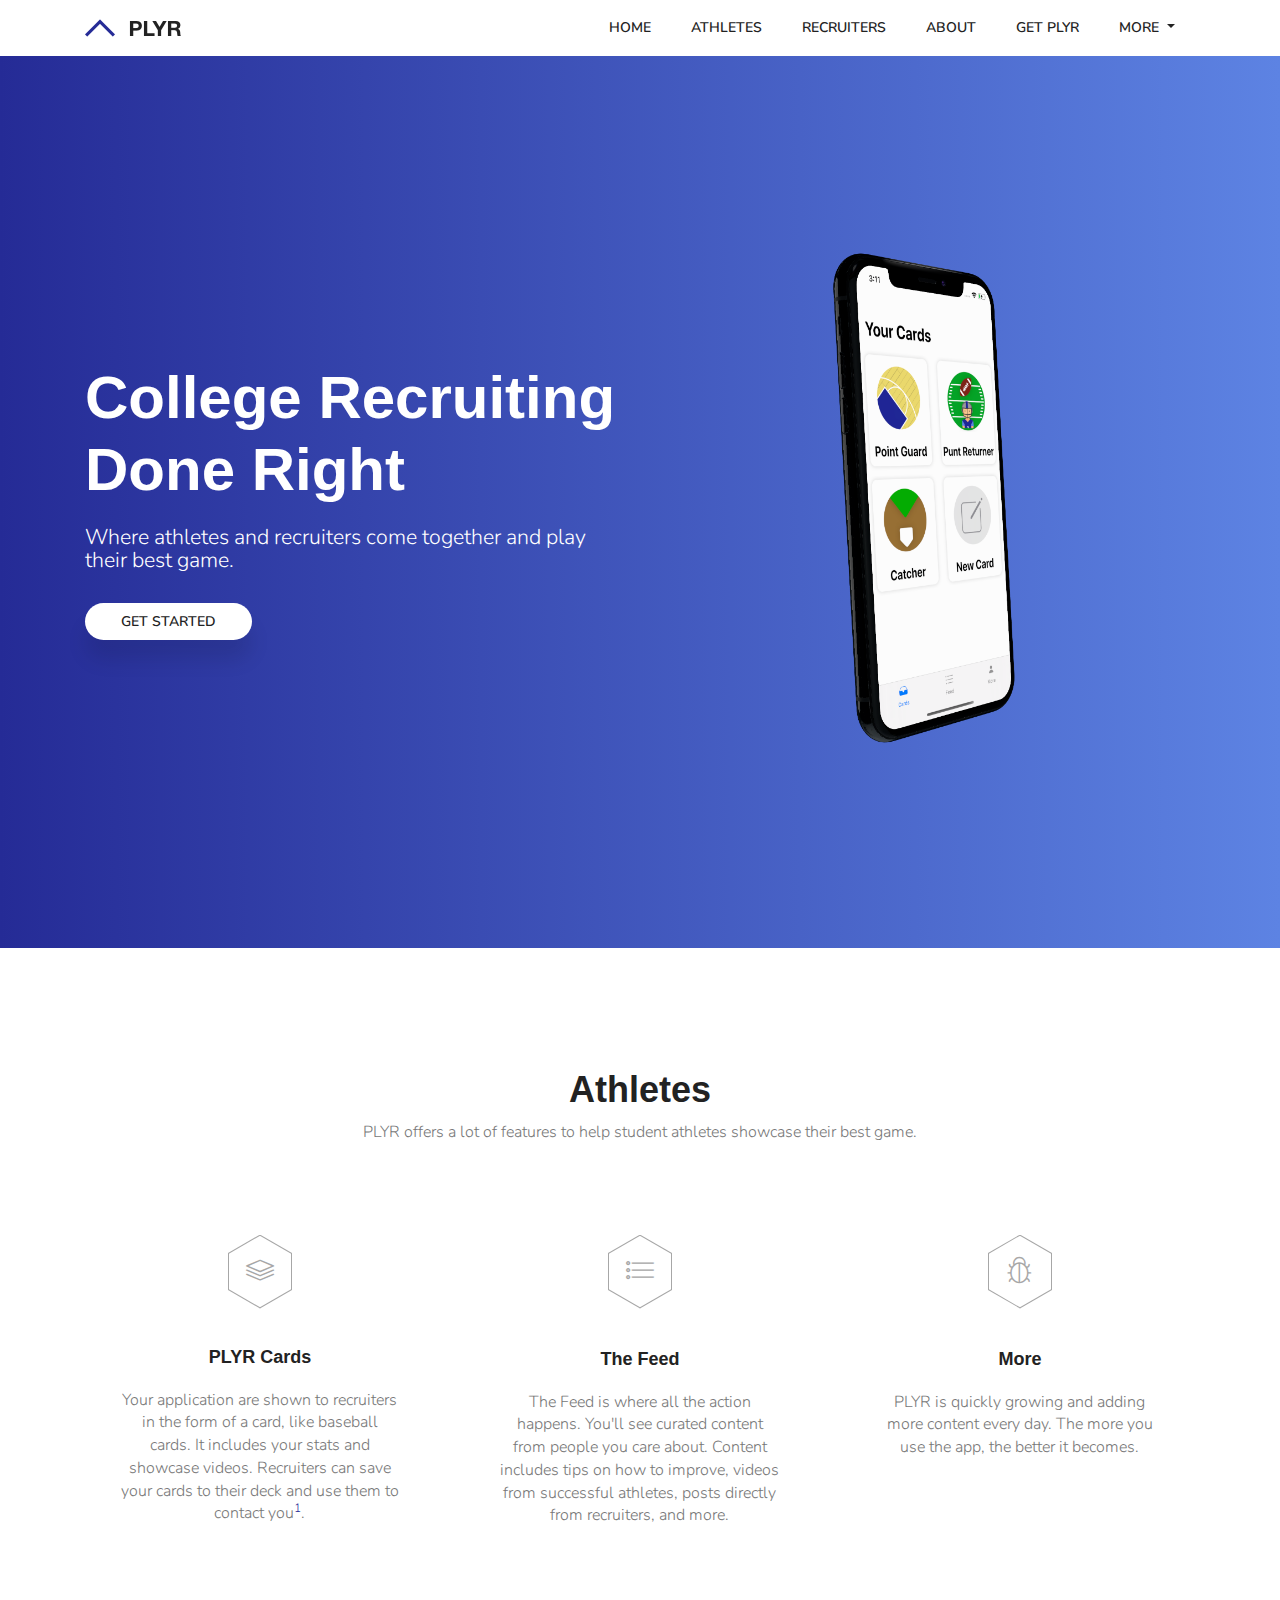
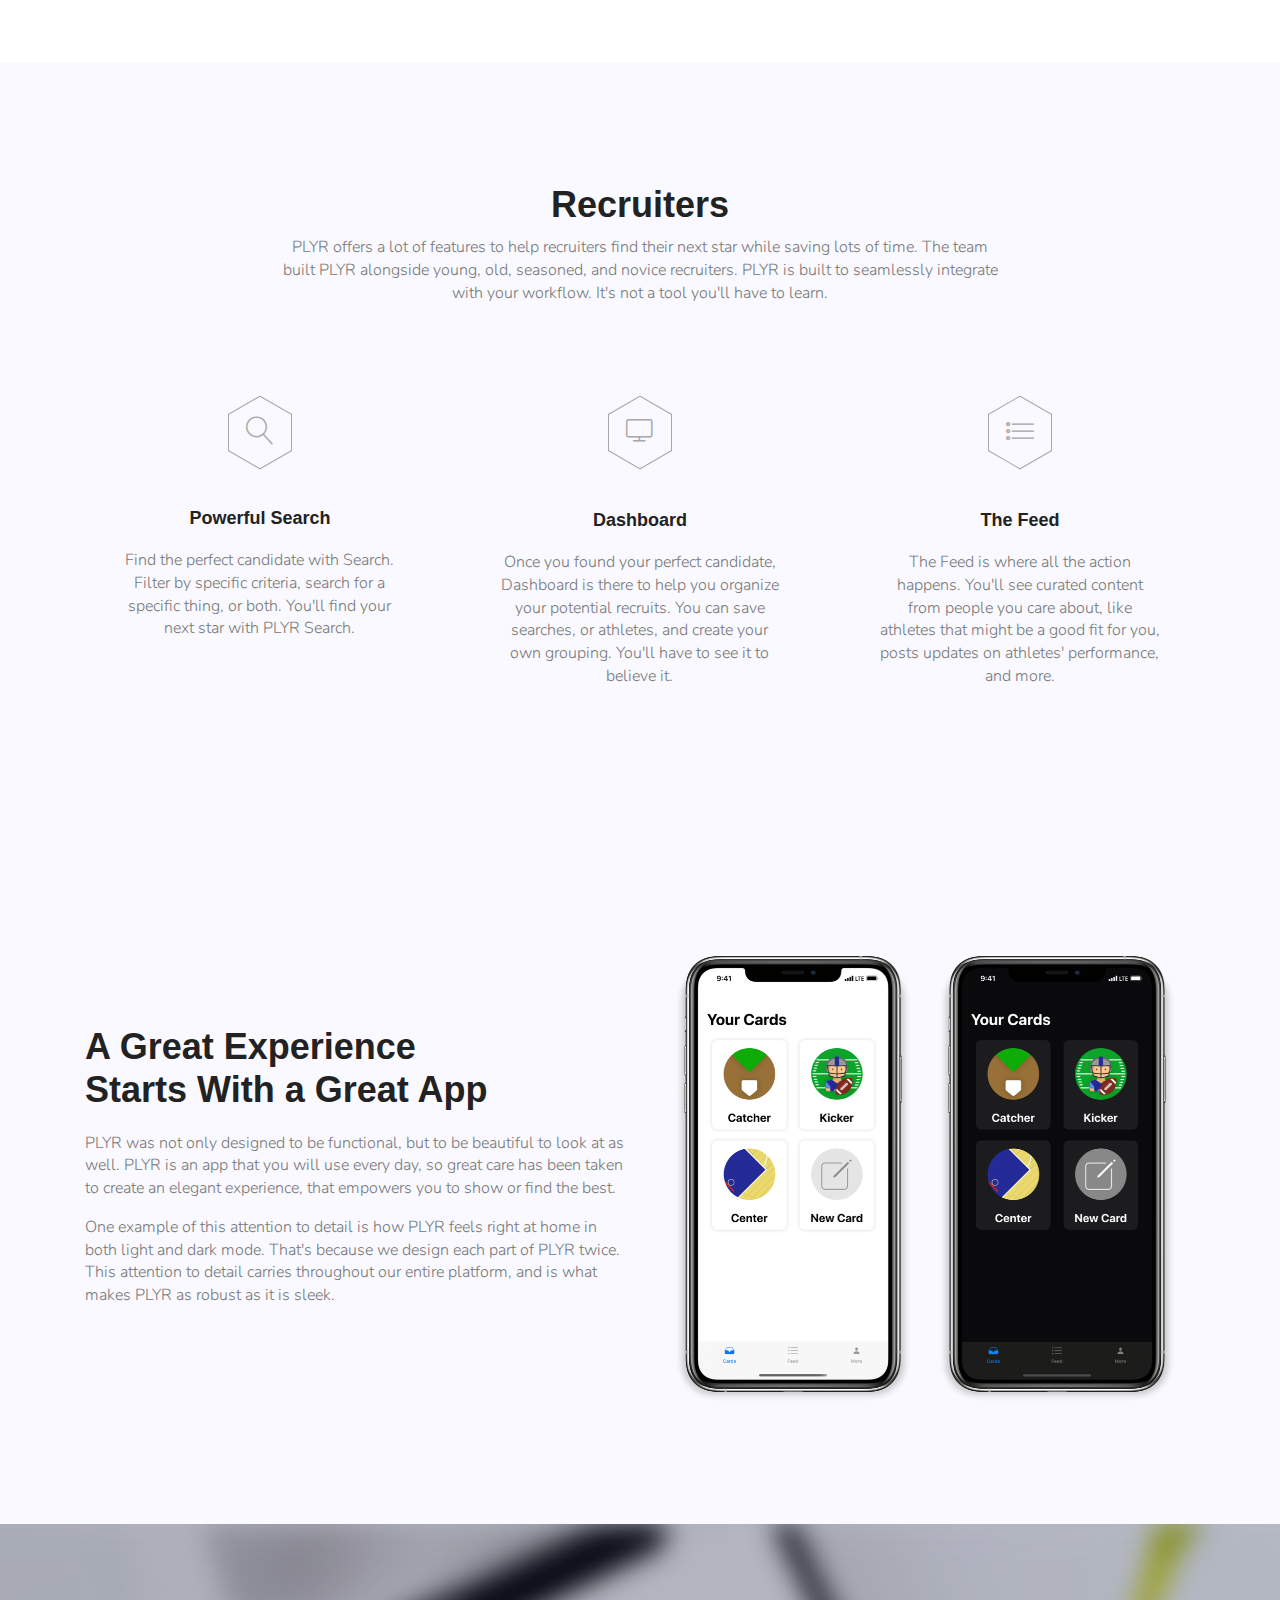
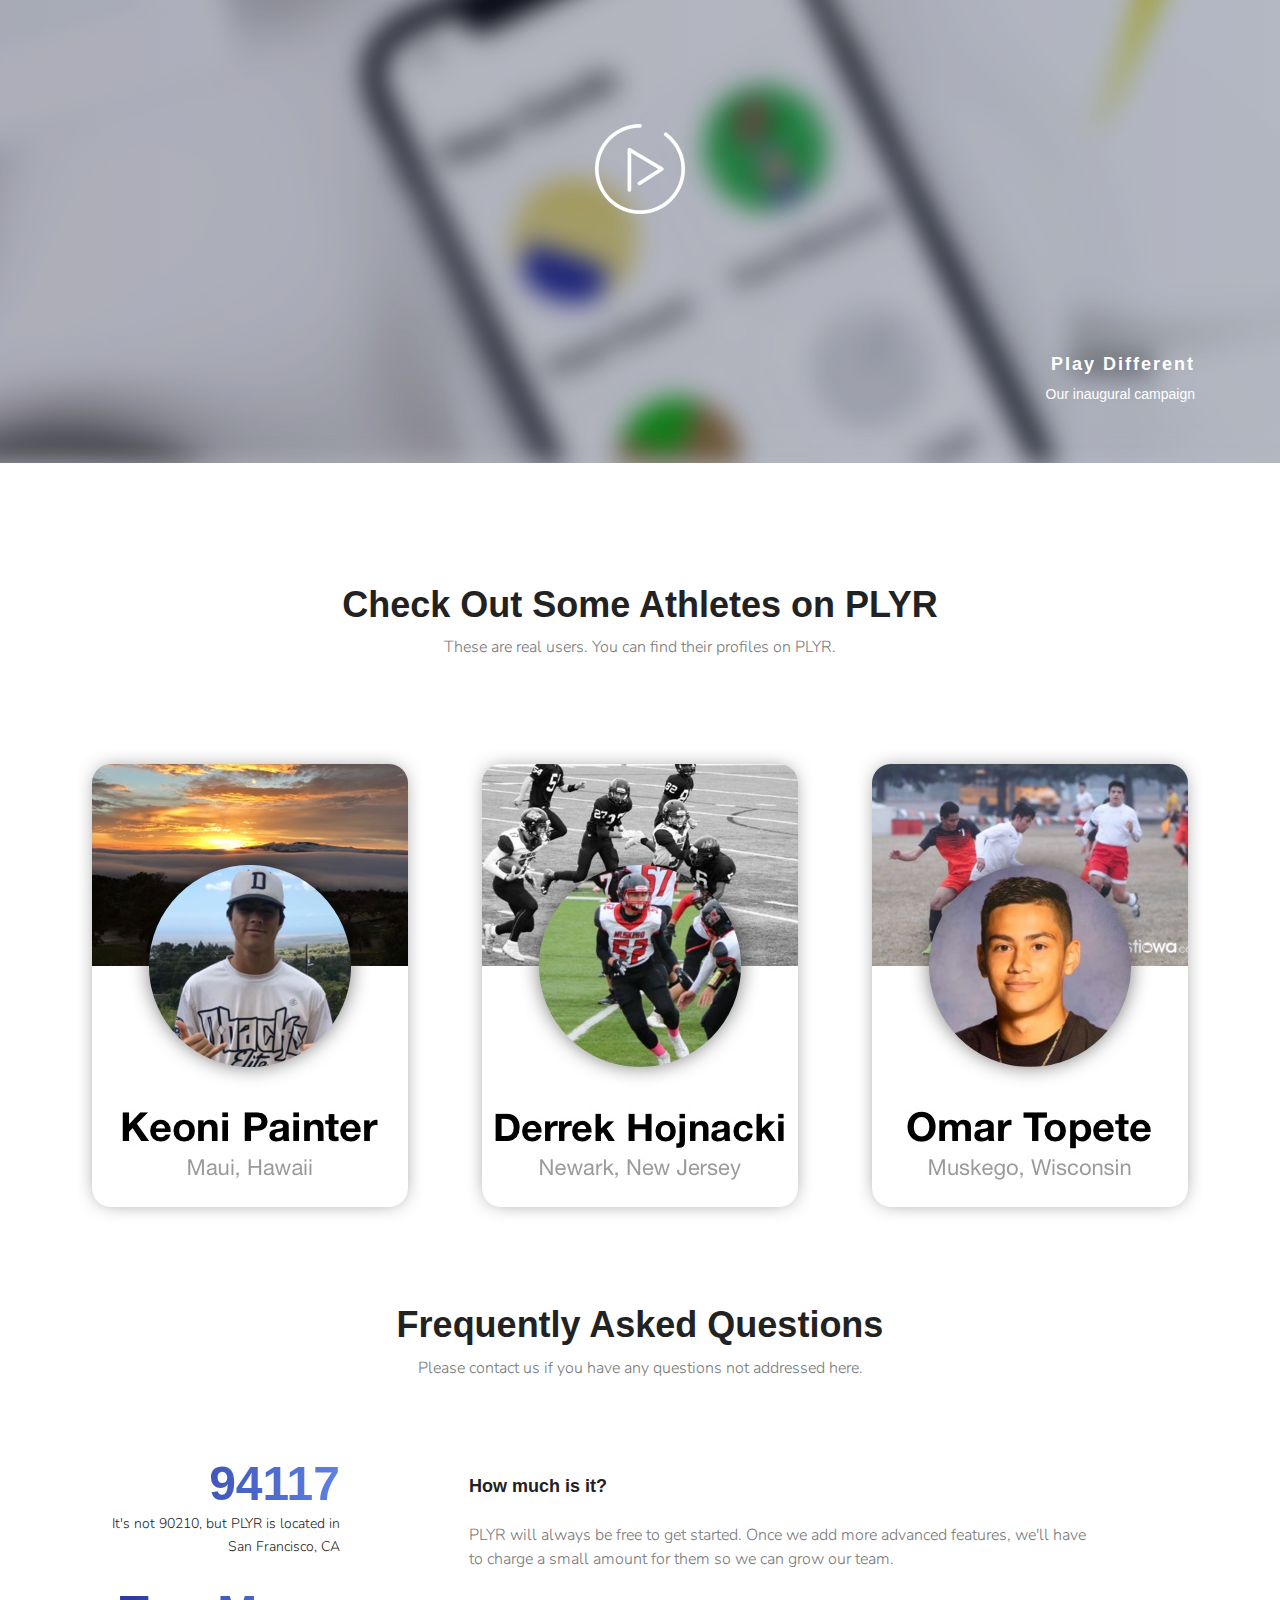
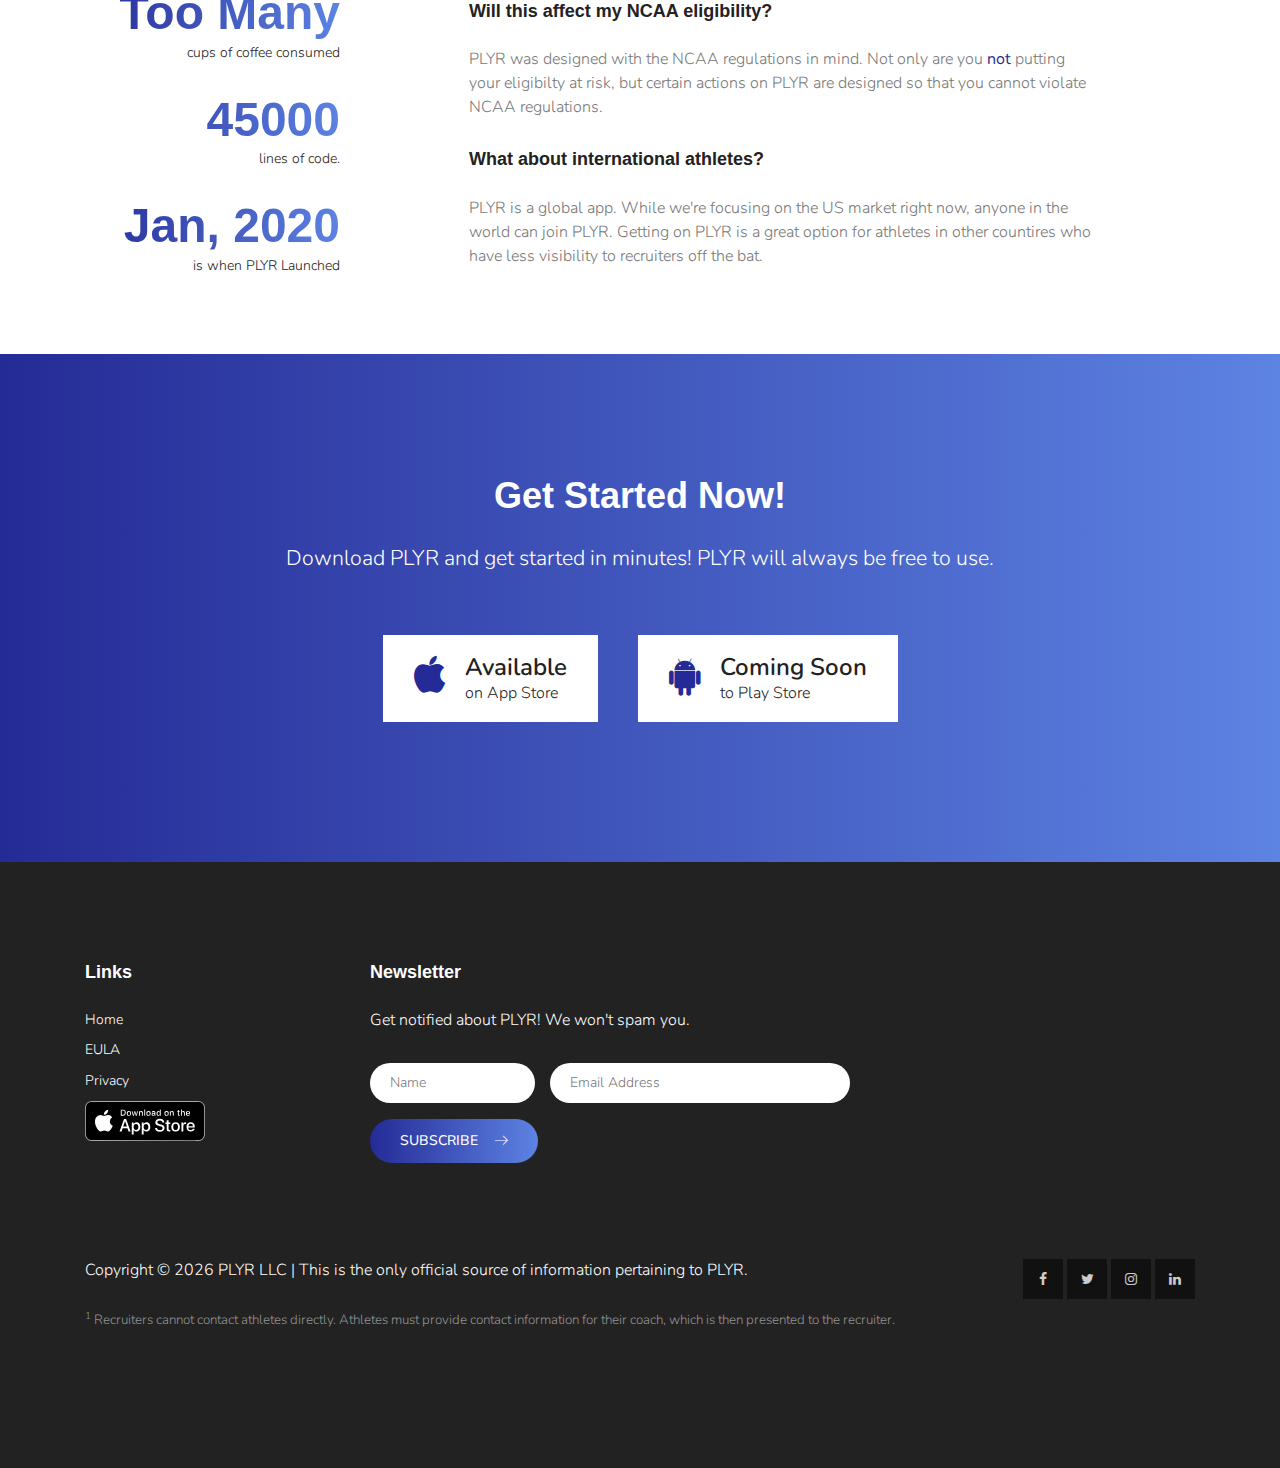
==== commit b593d719: "initial beta" ====
--- a/index.html
+++ b/index.html
@@ -1,6 +1,7 @@
 	<!DOCTYPE html>
 	<html lang="zxx" class="no-js">
 	<head>
+        
 		<!-- Mobile Specific Meta -->
 		<meta name="viewport" content="width=device-width, initial-scale=1, shrink-to-fit=no">
 		<!-- Favicon-->
@@ -13,20 +14,33 @@
 		<meta name="keywords" content="">
 		<!-- meta character set -->
 		<meta charset="UTF-8">
+        
+        <meta property="og:title" content="PLYR | Sports Recruiting" />
+        <meta property="og:description"  content="High school sports recruiting done right." />
+        <meta property="og:type" content="website" />
+        <meta property="og:url" content="https://www.plyr.app" />
+        <meta property="og:image" content="https://www.plyr.app/img/ogimage.png" />
+        
 		<!-- Site Title -->
-		<title>App</title>
-
-		<link href="https://fonts.googleapis.com/css?family=Poppins:100,200,400,300,500,600,700" rel="stylesheet"> 
-			<!--
-			CSS
-			============================================= -->
-			<link rel="stylesheet" href="css/linearicons.css">
-			<link rel="stylesheet" href="css/font-awesome.min.css">
-			<link rel="stylesheet" href="css/bootstrap.css">
-			<link rel="stylesheet" href="css/magnific-popup.css">				
-			<link rel="stylesheet" href="css/owl.carousel.css">
-			<link rel="stylesheet" href="css/hexagons.min.css">			
-			<link rel="stylesheet" href="css/main.css">
+		<title>PLYR | Sports Recruiting</title>
+
+        <link href="https://fonts.googleapis.com/css?family=Nunito&display=swap" rel="stylesheet">
+        <!--
+        CSS
+        ============================================= -->
+        <link rel="stylesheet" href="css/linearicons.css">
+        <link rel="stylesheet" href="css/font-awesome.min.css">
+        <link rel="stylesheet" href="css/bootstrap.css">
+        <link rel="stylesheet" href="css/magnific-popup.css">				
+        <link rel="stylesheet" href="css/owl.carousel.css">
+        <link rel="stylesheet" href="css/hexagons.min.css">			
+        <link rel="stylesheet" href="css/main.css">
+    
+          <!-- Favicon -->
+        <link rel="apple-touch-icon" sizes="180x180" href="./img/favicon/apple-touch-icon.png">
+        <link rel="icon" type="image/png" sizes="32x32" href="./img/favicon/favicon-32x32.png">
+        <link rel="icon" type="image/png" sizes="16x16" href="./img/favicon/favicon-16x16.png">
+        <link rel="manifest" href="./img/favicon/site.webmanifest">
 		</head>
 		<body>
 
@@ -45,19 +59,20 @@
 
 						  <div class="collapse navbar-collapse justify-content-end align-items-center" id="navbarSupportedContent">
 						    <ul class="navbar-nav">
-								<li><a href="#home">Home</a></li>
-								<li><a href="#service">Service</a></li>
-								<li><a href="#feature">feature</a></li>
-								<li><a href="#price">price</a></li>				
-								<li><a href="#faq">Faq</a></li>
+								<li><a href="#top">Home</a></li>
+								<li><a href="#athletes">Athletes</a></li>
+                                <li><a href="#recruites">Recruiters</a></li>
+                                <li><a href="#about">About</a></li>
+                                <li><a href="#download">Get PLYR</a></li>
 								<!-- Dropdown -->
 							    <li class="dropdown">
 							      <a class="dropdown-toggle" href="#" id="navbardrop" data-toggle="dropdown">
-							        Pages
+							        More
 							      </a>
 							      <div class="dropdown-menu">
-							        <a class="dropdown-item" href="generic.html">Generic</a>
-							        <a class="dropdown-item" href="elements.html">Elements</a>
+							        <a class="dropdown-item" href="./privacy.html">Privacy</a>
+                                      <a class="dropdown-item" href="./eula.html">EULA</a>
+							         <a class="dropdown-item" href="mailto:support@plyr.app?subject=Website%20Inquiry">Contact</a>
 							      </div>
 							    </li>								
 						    </ul>
@@ -66,20 +81,20 @@
 				</nav>
 			</header>
 			<!-- End Header Area -->				
-				<div class="container">
+				<div class="container" style="overflow: hidden">
 					<div class="row justify-content-end fullscreen align-items-center">
-						<div class="col-lg-6 col-md-12 banner-left">
+						<div class="col-lg-6 col-md-12 banner-left" style="margin-top: 20px; margin-bottom: 20px; ">
 								<h1 class="text-white">
-									The Best App <br>
-									in the Universe						
+									College Recruiting <br>
+									Done Right						
 								</h1>
-								<p class="mx-auto text-white  mt-20 mb-40">
-									Lorem ipsum dolor sit amet, consectetur adipisicing elit, sed do eiusmod temp <br> or incididunt ut labore et dolore magna aliqua. Ut enim ad minim.
-								</p>
-								<a href="#" class="text-uppercase header-btn">Load More Item</span></a>
+								<p class="mx-auto text-white  mt-20 mb-40" style="font-size: 16pt">
+									Where athletes and recruiters come together and play their best game.
+								</p>
+								<a href="#download" class="text-uppercase header-btn">Get Started</a>
 						</div>
 						<div class="col-lg-6 col-md-12 no-padding banner-right">
-							<img class="img-fluid" src="img/header-img.png" alt="">
+							<img class="img-fluid" src="img/plyr-hero.png" alt="The PLYR app open on an iPhone 11 Pro.">
 						</div>
 					</div>
 				</div>
@@ -87,41 +102,41 @@
 			<!-- End banner Area -->	
 
 			<!-- Start cat Area -->
-			<section class="cat-area section-gap" id="service">
+			<section class="cat-area section-gap" id="athletes">
 				<div class="container">
 					<div class="row d-flex justify-content-center">
 						<div class="menu-content pb-60 col-lg-8">
 							<div class="title text-center">
-								<h1 class="mb-10">Latest News from all categories</h1>
-								<p>Lorem ipsum dolor sit amet, consectetur adipisicing elit, sed do eiusmod tempor incididunt ut <br> labore  et dolore magna aliqua.</p>
+								<h1 class="mb-10">Athletes</h1>
+								<p>PLYR offers a lot of features to help student athletes showcase their best game.</p>
 							</div>
 						</div>
 					</div>							
 					<div class="row">
 						<div class="col-lg-4">	
 							<div class="single-cat d-flex flex-column">
-								<a href="#" class="hb-sm-margin mx-auto d-block"><span class="hb hb-sm inv hb-facebook-inv"><span class="lnr lnr-magic-wand"></span></span></a>
-								<h4 class="mb-20" style="margin-top: 23px;">Maintenance</h4>
-								<p>
-									inappropriate behavior is often laughed off as “boys will be boys,” women face higher conduct standards especially in the workplace. That’s why.
+								<a class="hb-sm-margin mx-auto d-block"><span class="hb hb-sm inv hb-facebook-inv"><span class="lnr lnr-layers"></span></span></a>
+								<h4 class="mb-20" style="margin-top: 23px;">PLYR Cards</h4>
+								<p>
+									Your application are shown to recruiters in the form of a card, like baseball cards. It includes your stats and showcase videos. Recruiters can save your cards to their deck and use them to contact you<sup>1</sup>.
 								</p>
 							</div>															
 						</div>
 						<div class="col-lg-4">	
 							<div class="single-cat">
-								<a href="#" class="hb-sm-margin mx-auto d-block"><span class="hb hb-sm inv hb-facebook-inv"><span class="lnr lnr-rocket"></span></span></a>
-								<h4 class="mt-40 mb-20">Residental Service</h4>
-								<p>
-									inappropriate behavior is often laughed off as “boys will be boys,” women face higher conduct standards especially in the workplace. That’s why.
+								<a class="hb-sm-margin mx-auto d-block"><span class="hb hb-sm inv hb-facebook-inv"><span class="lnr lnr-list"></span></span></a>
+								<h4 class="mt-40 mb-20">The Feed</h4>
+								<p>
+									The Feed is where all the action happens. You'll see curated content from people you care about. Content includes tips on how to improve, videos from successful athletes, posts directly from recruiters, and more.
 								</p>
 							</div>															
 						</div>
 						<div class="col-lg-4">
 							<div class="single-cat">
-								<a href="#" class="hb-sm-margin mx-auto d-block"><span class="hb hb-sm inv hb-facebook-inv"><span class="lnr lnr-bug"></span></span></a>
-								<h4 class="mt-40 mb-20">Commercial Service</h4>
-								<p>
-									inappropriate behavior is often laughed off as “boys will be boys,” women face higher conduct standards especially in the workplace. That’s why.
+								<a class="hb-sm-margin mx-auto d-block"><span class="hb hb-sm inv hb-facebook-inv"><span class="lnr lnr-bug"></span></span></a>
+								<h4 class="mt-40 mb-20">More</h4>
+								<p>
+									PLYR is quickly growing and adding more content every day. The more you use the app, the better it becomes.
 								</p>
 							</div>							
 						</div>
@@ -130,21 +145,62 @@
 			</section>
 			<!-- End cat Area -->
 			
-
+            <!-- Start cat Area -->
+			<section class="cat-area about-area section-gap" id="recruiters">
+				<div class="container">
+					<div class="row d-flex justify-content-center">
+						<div class="menu-content pb-60 col-lg-8">
+							<div class="title text-center">
+								<h1 class="mb-10">Recruiters</h1>
+								<p>PLYR offers a lot of features to help recruiters find their next star while saving lots of time. The team built PLYR alongside young, old, seasoned, and novice recruiters. PLYR is built to seamlessly integrate with your workflow. It's not a tool you'll have to learn.</p>
+							</div>
+						</div>
+					</div>							
+					<div class="row">
+						<div class="col-lg-4">
+							<div class="single-cat d-flex flex-column">
+								<a class="hb-sm-margin mx-auto d-block"><span class="hb hb-sm inv hb-facebook-inv"><span class="lnr lnr-magnifier"></span></span></a>
+								<h4 class="mb-20" style="margin-top: 23px;">Powerful Search</h4>
+								<p>
+									Find the perfect candidate with Search. Filter by specific criteria, search for a specific thing, or both. You'll find your next star with PLYR Search. 
+								</p>
+							</div>															
+						</div>
+						<div class="col-lg-4">	
+							<div class="single-cat">
+								<a class="hb-sm-margin mx-auto d-block"><span class="hb hb-sm inv hb-facebook-inv"><span class="lnr lnr-screen"></span></span></a>
+								<h4 class="mt-40 mb-20">Dashboard</h4>
+								<p>
+									Once you found your perfect candidate, Dashboard is there to help you organize your potential recruits. You can save searches, or athletes, and create your own grouping. You'll have to see it to believe it.
+								</p>
+							</div>															
+						</div>
+						<div class="col-lg-4">
+							<div class="single-cat">
+								<a class="hb-sm-margin mx-auto d-block"><span class="hb hb-sm inv hb-facebook-inv"><span class="lnr lnr-list"></span></span></a>
+								<h4 class="mt-40 mb-20">The Feed</h4>
+								<p>
+									The Feed is where all the action happens. You'll see curated content from people you care about, like athletes that might be a good fit for you, posts updates on athletes' performance, and more.
+								</p>
+							</div>							
+						</div>
+					</div>
+				</div>	
+			</section>
+			<!-- End cat Area -->
 			<!-- Start about Area -->
 			<section class="about-area section-gap">
 				<div class="container">
 					<div class="row justify-content-center align-items-center d-flex">
 						<div class="col-lg-6 about-left">
 							<h1>
-								We Believe that <br>
-								Interior beautifies the <br>
-								Total Architecture
+								A Great Experience <br>
+								Starts With a Great App
 							</h1>
 							<p class="mt-20"> 
-								inappropriate behavior is often laughed off as “boys will be boys,” women face higher conduct standards especially in the workplace. That’s why it’s crucial that, as women, our behavior on the job is beyond reproach. inappropriate behavior is often laughed off as “boys will be boys,” women face higher conduct standards especially in the workplace. That’s why it’s crucial that.
-							</p>
-							<a href="#" class="btn primary-btn text-uppercase mt-20">see details</a>
+                            PLYR was not only designed to be functional, but to be beautiful to look at as well. PLYR is an app that you will use every day, so great care has been taken to create an elegant experience, that empowers you to show or find the best.
+                            </p>
+                            <p>One example of this attention to detail is how PLYR feels right at home in both light and dark mode. That's because we design each part of PLYR twice. This attention to detail carries throughout our entire platform, and is what makes PLYR as robust as it is sleek.</p>
 						</div>
 						<div class="col-lg-6 about-right">
 							<img class="img-fluid" src="img/about-img.png" alt="">
@@ -154,70 +210,15 @@
 			</section>
 			<!-- End about Area -->
 			
-
-			<!-- Start service Area -->
-			<section class="service-area section-gap" id="feature">
-				<div class="container">
-					<div class="row d-flex justify-content-center">
-						<div class="menu-content pb-60 col-lg-8">
-							<div class="title text-center">
-								<h1 class="mb-10">Some Features that Made us Unique</h1>
-								<p>Who are in extremely love with eco friendly system.</p>
-							</div>
-						</div>
-					</div>						
-					<div class="row">
-						<div class="col-lg-4  col-md-6 mb-30">
-							<div class="single-service">
-								<img class="d-block mx-auto mb-30" src="img/f1.png" alt="">
-								<h4><a href="#">Expert Technicians</a></h4>								
-							</div>
-						</div>
-						<div class="col-lg-4  col-md-6 mb-30">
-							<div class="single-service">
-								<img class="d-block mx-auto mb-30" src="img/f2.png" alt="">
-								<h4><a href="#">Professional Service</a></h4>								
-							</div>
-						</div>
-						<div class="col-lg-4  col-md-6 mb-30">
-							<div class="single-service">
-								<img class="d-block mx-auto mb-30" src="img/f3.png" alt="">
-								<h4><a href="#">Great Support</a></h4>								
-							</div>
-						</div>
-						<div class="col-lg-4 col-md-6 ">
-							<div class="single-service">
-								<img class="d-block mx-auto mb-30" src="img/f4.png" alt="">
-								<h4><a href="#">Expert Technicians</a></h4>								
-							</div>
-						</div>
-						<div class="col-lg-4 col-md-6 ">
-							<div class="single-service">
-								<img class="d-block mx-auto mb-30" src="img/f5.png" alt="">
-								<h4><a href="#">Professional Service</a></h4>								
-							</div>
-						</div>
-						<div class="col-lg-4 col-md-6 ">
-							<div class="single-service">
-								<img class="d-block mx-auto mb-30" src="img/f6.png" alt="">
-								<h4><a href="#">Great Support</a></h4>								
-							</div>
-						</div>																		
-					</div>
-				</div>	
-			</section>
-			<!-- End service Area -->
-			
-			
 			<!-- Start Video Area -->
-			<section class="video-area pt-40 pb-40">
+			<section class="video-area pt-40 pb-40" id="about">
 				<div class="overlay overlay-bg"></div>
 				<div class="container">
 					<div class="video-content">
-						<a href="http://www.youtube.com/watch?v=0O2aH4XLbto" class="play-btn"><img src="img/play-btn.png" alt=""></a>
+						<a href="https://www.youtube.com/watch?v=d2okdr9_nYc" class="play-btn"><img src="img/play-btn.png" alt=""></a>
 						<div class="video-desc">
-							<h3 class="h2 text-white">Being unique is the preference</h3>
-							<h4 class="text-white">Youtube video will appear in popover</h4>
+							<h3 class="h2 text-white">Play Different</h3>
+							<h4 class="text-white">Our inaugural campaign</h4>
 						</div>
 					</div>
 				</div>
@@ -225,13 +226,13 @@
 			<!-- Start Video Area -->		
 
 			<!-- Start feature Area -->
-				<section class="feature-area section-gap">
+				<section class="feature-area pt-120">
 					<div class="container">
 						<div class="row d-flex justify-content-center">
-							<div class="menu-content pb-60 col-lg-8">
+							<div class="menu-content col-lg-8">
 								<div class="title text-center">
-									<h1 class="mb-10">Some Features that Made us Unique</h1>
-									<p>Who are in extremely love with eco friendly system.</p>
+									<h1 class="mb-10">Check Out Some Athletes on PLYR</h1>
+									<p>These are real users. You can find their profiles on PLYR.</p>
 								</div>
 							</div>
 						</div>							
@@ -255,169 +256,72 @@
 										<div class="overlay overlay-bg"></div>
 										<img class="img-fluid" src="img/s3.jpg" alt="">
 									</div>
-								</div>																								
+                                </div>
+                                <div class="item single-carusel relative">
+									<div class="image-wrap">
+										<div class="overlay overlay-bg"></div>
+										<img class="img-fluid" src="img/s4.jpg" alt="">
+									</div>
+								</div>	
 							</div>
 						</div>
 					</div>	
 				</section>
 				<!-- End feature Area -->
-					
-
-			<!-- Start price Area -->
-			<section class="price-area section-gap" id="price">
-				<div class="container">
-					<div class="row d-flex justify-content-center">
-						<div class="menu-content pb-60 col-lg-8">
-							<div class="title text-center">
-								<h1 class="mb-10">Choose the Perfect Plan for you</h1>
-								<p>Who are in extremely love with eco friendly system.</p>
-							</div>
-						</div>
-					</div>					
-					<div class="row">
-						<div class="col-lg-4">
-							<div class="single-price">
-								<div class="top-sec d-flex justify-content-between">
-									<div class="top-left">
-										<h4>Standard</h4>
-										<p>For the <br>individuals</p>
-									</div>
-									<div class="top-right">
-										<h1>£199</h1>
-									</div>
-								</div>
-								<div class="bottom-sec">
-									<p>
-										“Few would argue that, despite the advancements
-									</p>
-								</div>
-								<div class="end-sec">
-									<ul>
-										<li>2.5 GB Free Photos</li>
-										<li>Secure Online Transfer Indeed</li>
-										<li>Unlimited Styles for interface</li>
-										<li>Reliable Customer Service</li>
-										<li>Manual Backup Provided</li>
-									</ul>
-									<button class="primary-btn price-btn mt-20">Purchase Plan</button>
-								</div>								
-							</div> 
-						</div>
-						<div class="col-lg-4">
-							<div class="single-price">
-								<div class="top-sec d-flex justify-content-between">
-									<div class="top-left">
-										<h4>Business</h4>
-										<p>For the <br>small Company</p>
-									</div>
-									<div class="top-right">
-										<h1>£399</h1>
-									</div>
-								</div>
-								<div class="bottom-sec">
-									<p>
-										“Few would argue that, despite the advancements
-									</p>
-								</div>
-								<div class="end-sec">
-									<ul>
-										<li>2.5 GB Free Photos</li>
-										<li>Secure Online Transfer Indeed</li>
-										<li>Unlimited Styles for interface</li>
-										<li>Reliable Customer Service</li>
-										<li>Manual Backup Provided</li>
-									</ul>
-									<button class="primary-btn price-btn mt-20">Purchase Plan</button>
-								</div>								
-							</div> 
-						</div>	
-						<div class="col-lg-4">
-							<div class="single-price">
-								<div class="top-sec d-flex justify-content-between">
-									<div class="top-left">
-										<h4>Ultimate</h4>
-										<p>For the <br>large Company</p>
-									</div>
-									<div class="top-right">
-										<h1>£499</h1>
-									</div>
-								</div>
-								<div class="bottom-sec">
-									<p>
-										“Few would argue that, despite the advancements
-									</p>
-								</div>
-								<div class="end-sec">
-									<ul>
-										<li>2.5 GB Free Photos</li>
-										<li>Secure Online Transfer Indeed</li>
-										<li>Unlimited Styles for interface</li>
-										<li>Reliable Customer Service</li>
-										<li>Manual Backup Provided</li>
-									</ul>
-									<button class="primary-btn price-btn mt-20">Purchase Plan</button>
-								</div>								
-							</div> 
-						</div>							
-																						
-					</div>
-				</div>	
-			</section>
-			<!-- End price Area -->
 
 			<!-- Start faq Area -->
-			<section class="faq-area section-gap" id="faq">
+			<section class="faq-area" >
 				<div class="container">
 					<div class="row d-flex justify-content-center">
 						<div class="menu-content pb-60 col-lg-8">
 							<div class="title text-center">
 								<h1 class="mb-10">Frequently Asked Questions</h1>
-								<p>Who are in extremely love with eco friendly system.</p>
+								<p>Please contact us if you have any questions not addressed here.</p>
 							</div>
 						</div>
 					</div>							
 					<div class="row d-flex align-items-center">
 						<div class="counter-left col-lg-3 col-md-3">
 							<div class="single-facts">
-								<h2 class="counter">5962</h2>
-								<p>Projects Completed</p>							
+								<h2 class="counter">94117</h2>
+								<p>It's not 90210, but PLYR is located in San Francisco, CA</p>							
 							</div>
 							<div class="single-facts">
-								<h2 class="counter">2394</h2>
-								<p>New Projects</p>							
+								<h2>Too Many</h2>
+								<p>cups of coffee consumed</p>							
 							</div>
 							<div class="single-facts">
-								<h2 class="counter">1439</h2>
-								<p>Tickets Submitted</p>							
+								<h2 class="counter">45000</h2>
+								<p>lines of code.</p>							
 							</div>												
 							<div class="single-facts">
-								<h2 class="counter">933</h2>
-								<p>Cup of Coffee</p>							
+								<h2>Jan, 2020</h2>
+								<p>is when PLYR Launched</p>							
 							</div>
 						</div>	
 						<div class="faq-content col-lg-9 col-md-9">
 							<div class="single-faq">
 								<h2>
-									Are your Templates responsive?
+									How much is it?
 								</h2>
 								<p>
-									“Few would argue that, despite the advancements of feminism over the past three decades, women still face a double standard when it comes to their behavior. While men’s borderline-inappropriate behavior.
+									PLYR will always be free to get started. Once we add more advanced features, we'll have to charge a small amount for them so we can grow our team.
 								</p>
 							</div>
 							<div class="single-faq">
 								<h2>
-									Does it have all the plugin as mentioned?
+									 Will this affect my NCAA eligibility?
 								</h2>
 								<p>
-									“Few would argue that, despite the advancements of feminism over the past three decades, women still face a double standard when it comes to their behavior. While men’s borderline-inappropriate behavior.
+									PLYR was designed with the NCAA regulations in mind. Not only are you <b>not</b> putting your eligibilty at risk, but certain actions on PLYR are designed so that you cannot violate NCAA regulations.
 								</p>
 							</div>
 							<div class="single-faq">
 								<h2>
-									Can i use the these theme for my client?
+									What about international athletes?
 								</h2>
 								<p>
-									“Few would argue that, despite the advancements of feminism over the past three decades, women still face a double standard when it comes to their behavior. While men’s borderline-inappropriate behavior.
+									PLYR is a global app. While we're focusing on the US market right now, anyone in the world can join PLYR. Getting on PLYR is a great option for athletes in other countires who have less visibility to recruiters off the bat.
 								</p>
 							</div>												
 						</div>									
@@ -427,13 +331,13 @@
 			<!-- End faq Area -->
 			
 			<!-- Start call-to-action Area -->
-			<section class="call-to-action-area section-gap">
+			<section id="download" class="call-to-action-area section-gap" style="margin-top: 50px">
 				<div class="container">
 					<div class="row justify-content-center top">
 						<div class="col-lg-12">
-							<h1 class="text-white text-center">Download This App Today!</h1>
-							<p class="text-white text-center mt-30">
-								It won’t be a bigger problem to find one video game lover in your neighbor. Since the introduction of Virtual Game, it has been achieving great heights so far as its popularity and technological advancement are concerned.
+							<h1 class="text-white text-center">Get Started Now!</h1>
+							<p class="text-white text-center mt-30" style="font-size: 16pt">
+								Download PLYR and get started in minutes! PLYR will always be free to use.
 							</p>							
 						</div>
 					</div>
@@ -442,7 +346,7 @@
 							<div class="buttons flex-row d-flex">
 								<i class="fa fa-apple" aria-hidden="true"></i>
 								<div class="desc">
-									<a href="#">
+									<a href="https://apps.apple.com/app/apple-store/id1470913475?mt=8" target="_blank">
 										<p>
 											<span>Available</span> <br>
 											on App Store
@@ -453,10 +357,10 @@
 							<div class="buttons flex-row d-flex">
 								<i class="fa fa-android" aria-hidden="true"></i>
 								<div class="desc">
-									<a href="#">
+									<a>
 										<p>
-											<span>Available</span> <br>
-											on Play Store
+											<span>Coming Soon</span> <br>
+											to Play Store
 										</p>
 									</a>
 								</div>
@@ -474,67 +378,60 @@
 					<div class="row">
 						<div class="col-lg-3  col-md-12">
 							<div class="single-footer-widget">
-								<h6>Top Products</h6>
+								<h6>Links</h6>
 								<ul class="footer-nav">
-									<li><a href="#">Managed Website</a></li>
-									<li><a href="#">Manage Reputation</a></li>
-									<li><a href="#">Power Tools</a></li>
-									<li><a href="#">Marketing Service</a></li>
+									<li style="cursor: default">Home</li>
+									<li><a href="./eula.html">EULA</a></li>
+									<li><a href="./privacy.html">Privacy</a></li>
+                                    <li><a href="https://apps.apple.com/app/apple-store/id1470913475?mt=8"><img src="img/asd_badge_dark.svg"></a></li>
 								</ul>
 							</div>
 						</div>
 						<div class="col-lg-6  col-md-12">
 							<div class="single-footer-widget newsletter">
 								<h6>Newsletter</h6>
-								<p>You can trust us. we only send promo offers, not a single spam.</p>
+								<p>Get notified about PLYR! We won't spam you.</p>
 								<div id="mc_embed_signup">
-									<form target="_blank" novalidate="true" action="https://spondonit.us12.list-manage.com/subscribe/post?u=1462626880ade1ac87bd9c93a&amp;id=92a4423d01" method="get" class="form-inline">
+									<form target="_blank" novalidate="true" action="https://plyrapp.us5.list-manage.com/subscribe/post?u=6886aab48b7142e2aec010bdc&amp;id=eaf88fc66f" method="post" id="mc-embedded-subscribe-form" name="mc-embedded-subscribe-form" class="validate" method="get" class="form-inline">
 
 										<div class="form-group row" style="width: 100%">
-											<div class="col-lg-8 col-md-12">
-												<input name="EMAIL" placeholder="Enter Email" onfocus="this.placeholder = ''" onblur="this.placeholder = 'Enter Email '" required="" type="email">
+                                            <div class="col-lg-4 col-md-12" style="width: 0;">
+                                                <input name="FNAME" placeholder="Name" onfocus="this.placeholder = ''" onblur="this.placeholder = 'Name '" required="" type="text" style="width: 165px; margin-top: 16px; margin-right: 20px">
 												<div style="position: absolute; left: -5000px;">
 													<input name="b_36c4fd991d266f23781ded980_aefe40901a" tabindex="-1" value="" type="text">
 												</div>
 											</div> 
-										
-											<div class="col-lg-4 col-md-12">
-												<button class="nw-btn primary-btn">Subscribe<span class="lnr lnr-arrow-right"></span></button>
+                                            
+										      <div class="col-lg-4 col-md-12 ">
+                                                <input name="EMAIL" placeholder="Email Address" onfocus="this.placeholder = ''" onblur="this.placeholder = 'Email Address '" required="" type="email" style="width: 300px; margin-top: 16px;">											
+                                            </div> 
+                                            <div class="info"></div>
+											<div class="col-lg-10 col-md-10">
+                                                <button class="nw-btn primary-btn" style="margin-top: 16px;">Subscribe<span class="lnr lnr-arrow-right"></span></button>
 											</div> 
-										</div>		
-										<div class="info"></div>
+										</div>
 									</form>
 								</div>		
 							</div>
 						</div>
-						<div class="col-lg-3  col-md-12">
-							<div class="single-footer-widget mail-chimp">
-								<h6 class="mb-20">Instragram Feed</h6>
-								<ul class="instafeed d-flex flex-wrap">
-									<li><img src="img/i1.jpg" alt=""></li>
-									<li><img src="img/i2.jpg" alt=""></li>
-									<li><img src="img/i3.jpg" alt=""></li>
-									<li><img src="img/i4.jpg" alt=""></li>
-									<li><img src="img/i5.jpg" alt=""></li>
-									<li><img src="img/i6.jpg" alt=""></li>
-									<li><img src="img/i7.jpg" alt=""></li>
-									<li><img src="img/i8.jpg" alt=""></li>
-								</ul>
-							</div>
-						</div>						
-					</div>
-
+					</div>
+                    
 					<div class="row footer-bottom d-flex justify-content-between">
-						<!-- Link back to Colorlib can't be removed. Template is licensed under CC BY 3.0. -->
-            <p class="col-lg-8 col-sm-12 footer-text m-0 text-white">Copyright &copy;<script>document.write(new Date().getFullYear());</script> All rights reserved | This template is made with <i class="fa fa-heart-o" aria-hidden="true"></i> by <a href="https://colorlib.com" target="_blank">Colorlib</a></p>
-            <!-- Link back to Colorlib can't be removed. Template is licensed under CC BY 3.0. -->
-						<div class="col-lg-4 col-sm-12 footer-social">
-							<a href="#"><i class="fa fa-facebook"></i></a>
-							<a href="#"><i class="fa fa-twitter"></i></a>
-							<a href="#"><i class="fa fa-dribbble"></i></a>
-							<a href="#"><i class="fa fa-behance"></i></a>
-						</div>
-					</div>
+                        
+                        <p class="col-lg-8 col-sm-12 footer-text m-0 text-white">Copyright &copy; <script>document.write(new Date().getFullYear());</script> PLYR LLC | This is the only official source of information pertaining to PLYR.</p>
+            
+                        <div class="col-lg-4 col-sm-12 footer-social">
+							<a href="https://www.facebook.com/plyrapp" target="_blank"><i class="fa fa-facebook"></i></a>
+							<a href="https://www.twitter.com/getplyr" target="_blank"><i class="fa fa-twitter"></i></a>
+							<a href="https://www.instagram.com/plyrapp" target="_blank"><i class="fa fa-instagram"></i></a>
+							<a href="https://www.linkedin.com/company/plyr" target="_blank"><i class="fa fa-linkedin"></i></a>
+						</div>
+					</div>
+                    <!-- Footnotes -->
+                    <div style="color: #939393; margin-top: 10px;">
+                        <p style="font-size: 10pt"><sup style="color: #939393">1</sup> Recruiters cannot contact athletes directly. Athletes must provide contact information for their coach, which is then presented to the recruiter.</p>
+                    </div>
+                <!-- End Footnotes -->
 				</div>
 			</footer>
 			<!-- End footer Area -->		
--- a/css/main.css
+++ b/css/main.css
@@ -8,12 +8,12 @@
 /* =================================== */
 ::-moz-selection {
   /* Code for Firefox */
-  background-color: #42d1ff;
+  background-color: #252B96;
   color: #fff;
 }
 
 ::selection {
-  background-color: #42d1ff;
+  background-color: #252B96;
   color: #fff;
 }
 
@@ -51,7 +51,7 @@
 
 body {
   color: #777777;
-  font-family: "Poppins", sans-serif;
+  font-family: "Nunito", sans-serif;
   font-size: 14px;
   font-weight: 300;
   line-height: 1.625em;
@@ -77,6 +77,10 @@
   -moz-transition: all 0.3s ease 0s;
   -o-transition: all 0.3s ease 0s;
   transition: all 0.3s ease 0s;
+}
+
+p {
+    font-size: 12pt;
 }
 
 iframe {
@@ -118,7 +122,7 @@
 
 h1, h2, h3,
 h4, h5, h6 {
-  font-family: "Poppins", sans-serif;
+  font-family: "Helvetica-Neue", sans-serif;
   color: #222222;
   line-height: 1.2em !important;
   margin-bottom: 0;
@@ -130,7 +134,7 @@
 .h4, .h5, .h6 {
   margin-bottom: 0;
   margin-top: 0;
-  font-family: "Poppins", sans-serif;
+  font-family: "Helvetica-Neue", sans-serif;
   font-weight: 600;
   color: #222222;
 }
@@ -774,7 +778,7 @@
 }
 
 b, i, sup, sub, u, del {
-  color: #42d1ff;
+  color: #252B96;
 }
 
 h1 {
@@ -909,25 +913,25 @@
 
 .genric-btn.primary {
   color: #fff;
-  background: #42d1ff;
+  background: #252B96;
   border: 1px solid transparent;
 }
 
 .genric-btn.primary:hover {
-  color: #42d1ff;
-  border: 1px solid #42d1ff;
+  color: #252B96;
+  border: 1px solid #252B96;
   background: #fff;
 }
 
 .genric-btn.primary-border {
-  color: #42d1ff;
-  border: 1px solid #42d1ff;
+  color: #252B96;
+  border: 1px solid #252B96;
   background: #fff;
 }
 
 .genric-btn.primary-border:hover {
   color: #fff;
-  background: #42d1ff;
+  background: #252B96;
   border: 1px solid transparent;
 }
 
@@ -1063,7 +1067,7 @@
 .generic-blockquote {
   padding: 30px 50px 30px 30px;
   background: #f9f9ff;
-  border-left: 2px solid #42d1ff;
+  border-left: 2px solid #252B96;
 }
 
 .progress-table-wrap {
@@ -1187,7 +1191,7 @@
   position: absolute;
   width: 14px;
   height: 14px;
-  border: 3px solid #42d1ff;
+  border: 3px solid #252B96;
   background: #fff;
   top: 4px;
   left: 0;
@@ -1200,7 +1204,7 @@
 
 .ordered-list li {
   list-style-type: decimal-leading-zero;
-  color: #42d1ff;
+  color: #252B96;
   font-weight: 500;
   line-height: 1.82em !important;
 }
@@ -1213,7 +1217,7 @@
 .ordered-list-alpha li {
   margin-left: 30px;
   list-style-type: lower-alpha;
-  color: #42d1ff;
+  color: #252B96;
   font-weight: 500;
   line-height: 1.82em !important;
 }
@@ -1226,7 +1230,7 @@
 .ordered-list-roman li {
   margin-left: 30px;
   list-style-type: lower-roman;
-  color: #42d1ff;
+  color: #252B96;
   font-weight: 500;
   line-height: 1.82em !important;
 }
@@ -1298,7 +1302,7 @@
 
 .single-input-primary:focus {
   outline: none;
-  border: 1px solid #42d1ff;
+  border: 1px solid #252B96;
 }
 
 .single-input-accent {
@@ -1359,7 +1363,7 @@
   width: 15px;
   height: 15px;
   border-radius: 50%;
-  background: #42d1ff;
+  background: #252B96;
   -webkit-transition: all 0.2s;
   -moz-transition: all 0.2s;
   -o-transition: all 0.2s;
@@ -1442,7 +1446,7 @@
 }
 
 .primary-switch input:checked + label:before {
-  background: #42d1ff;
+  background: #252B96;
 }
 
 .confirm-switch {
@@ -1791,12 +1795,12 @@
 }
 
 .default-select .nice-select .list .option.selected {
-  color: #42d1ff;
+  color: #252B96;
   background: transparent;
 }
 
 .default-select .nice-select .list .option:hover {
-  color: #42d1ff;
+  color: #252B96;
   background: transparent;
 }
 
@@ -1846,12 +1850,12 @@
 }
 
 .form-select .nice-select .list .option.selected {
-  color: #42d1ff;
+  color: #252B96;
   background: transparent;
 }
 
 .form-select .nice-select .list .option:hover {
-  color: #42d1ff;
+  color: #252B96;
   background: transparent;
 }
 
@@ -1907,7 +1911,7 @@
 }
 
 .navbar-nav a:hover {
-  color: #42d1ff;
+  color: #252B96;
 }
 
 @media (max-width: 992px) {
@@ -1946,15 +1950,15 @@
 }
 
 .p1-gradient-bg, .primary-btn, .banner-area, .cat-area .hb-facebook-inv:hover, .cat-area .hb-facebook-inv:hover::after, .cat-area .hb-facebook-inv:hover::before, .single-service:hover, .video-area .overlay-bg, .single-price:hover .bottom-sec, .single-price:hover .end-sec, .call-to-action-area, .footer-area .primary-btn, .footer-area .primary-btn:hover, .footer-social a:hover, .single-footer-widget .bb-btn, .generic-banner {
-  background-image: -moz-linear-gradient(0deg, #3ea7ff 0%, #42d1ff 100%);
-  background-image: -webkit-linear-gradient(0deg, #3ea7ff 0%, #42d1ff 100%);
-  background-image: -ms-linear-gradient(0deg, #3ea7ff 0%, #42d1ff 100%);
+  background-image: -moz-linear-gradient(0deg, #252B96 0%, #5D83E3 100%);
+  background-image: -webkit-linear-gradient(0deg, #252B96 0%, #5D83E3 100%);
+  background-image: -ms-linear-gradient(0deg, #252B96 0%, #5D83E3 100%);
 }
 
 .p1-gradient-color, .counter-left h2 {
-  background: -moz-linear-gradient(0deg, #3ea7ff 0%, #42d1ff 100%);
-  background: -webkit-linear-gradient(0deg, #3ea7ff 0%, #42d1ff 100%);
-  background: -ms-linear-gradient(0deg, #3ea7ff 0%, #42d1ff 100%);
+  background: -moz-linear-gradient(0deg, #252B96 0%, #5D83E3 100%);
+  background: -webkit-linear-gradient(0deg, #252B96 0%, #5D83E3 100%);
+  background: -ms-linear-gradient(0deg, #252B96 0%, #5D83E3 100%);
   -webkit-background-clip: text;
   -webkit-text-fill-color: transparent;
 }
@@ -1991,8 +1995,8 @@
 
 .load-more:hover {
   background: transparent;
-  border: 1px solid #42d1ff;
-  color: #42d1ff;
+  border: 1px solid #252B96;
+  color: #252B96;
 }
 
 .pbtn-2 {
@@ -2151,7 +2155,7 @@
 
 @media (max-width: 800px) {
   .banner-right img {
-    width: 55%;
+    width: 100%;
     margin-right: auto !important;
     margin-left: auto !important;
     display: block;
@@ -2263,7 +2267,7 @@
 }
 
 .video-area .overlay-bg {
-  opacity: .6;
+  opacity: .1;
 }
 
 .video-area .video-content {
@@ -2296,9 +2300,7 @@
 }
 
 .feature-area .owl-controls {
-  position: absolute;
-  left: 110%;
-  top: 42%;
+    display: none;
 }
 
 @media (max-width: 1280px) {
@@ -2311,6 +2313,8 @@
   .feature-area .owl-controls .owl-prev, .feature-area .owl-controls .owl-next {
     display: inline-block;
   }
+    
+
 }
 
 .feature-area .lnr-arrow-up, .feature-area .lnr-arrow-down {
@@ -2328,7 +2332,7 @@
 }
 
 .single-carusel .image-wrap .overlay-bg {
-  background: #42d1ff;
+  background: #ffffff;
 }
 
 .single-carusel .image-wrap .overlay {
@@ -2337,6 +2341,7 @@
   right: 0;
   top: 0;
   bottom: 8px;
+  width: 100%;
 }
 
 .single-carusel .image-wrap img {
@@ -2344,14 +2349,6 @@
   -moz-transition: all 0.3s ease 0s;
   -o-transition: all 0.3s ease 0s;
   transition: all 0.3s ease 0s;
-}
-
-.single-carusel .image-wrap:hover {
-  cursor: pointer;
-}
-
-.single-carusel .image-wrap:hover img {
-  opacity: .3;
 }
 
 .price-area {
@@ -2517,7 +2514,7 @@
 .buttons i {
   font-size: 40px;
   padding-right: 20px;
-  color: #42d1ff;
+  color: #252B96;
 }
 
 .buttons:hover {
@@ -2555,7 +2552,7 @@
 }
 
 .footer-area .footer-nav li a:hover {
-  color: #42d1ff;
+  color: #252B96;
 }
 
 .footer-area .primary-btn {
@@ -2614,11 +2611,11 @@
 
 .footer-area .primary-btn.white:hover {
   background: #fff;
-  color: #42d1ff;
+  color: #252B96;
 }
 
 .footer-area .primary-btn.white:hover span {
-  color: #42d1ff;
+  color: #252B96;
 }
 
 h6 {
@@ -2629,7 +2626,7 @@
 }
 
 .copy-right-text i, .copy-right-text a {
-  color: #42d1ff;
+  color: #252B96;
 }
 
 .instafeed {
@@ -2731,12 +2728,12 @@
 
 .single-footer-widget ::-moz-selection {
   /* Code for Firefox */
-  background-color: #42d1ff;
+  background-color: #252B96;
   color: #777777;
 }
 
 .single-footer-widget ::selection {
-  background-color: #42d1ff;
+  background-color: #252B96;
   color: #777777;
 }
 
@@ -2783,7 +2780,7 @@
 }
 
 .footer-text a, .footer-text i {
-  color: #42d1ff;
+  color: #252B96;
 }
 
 .whole-wrap {
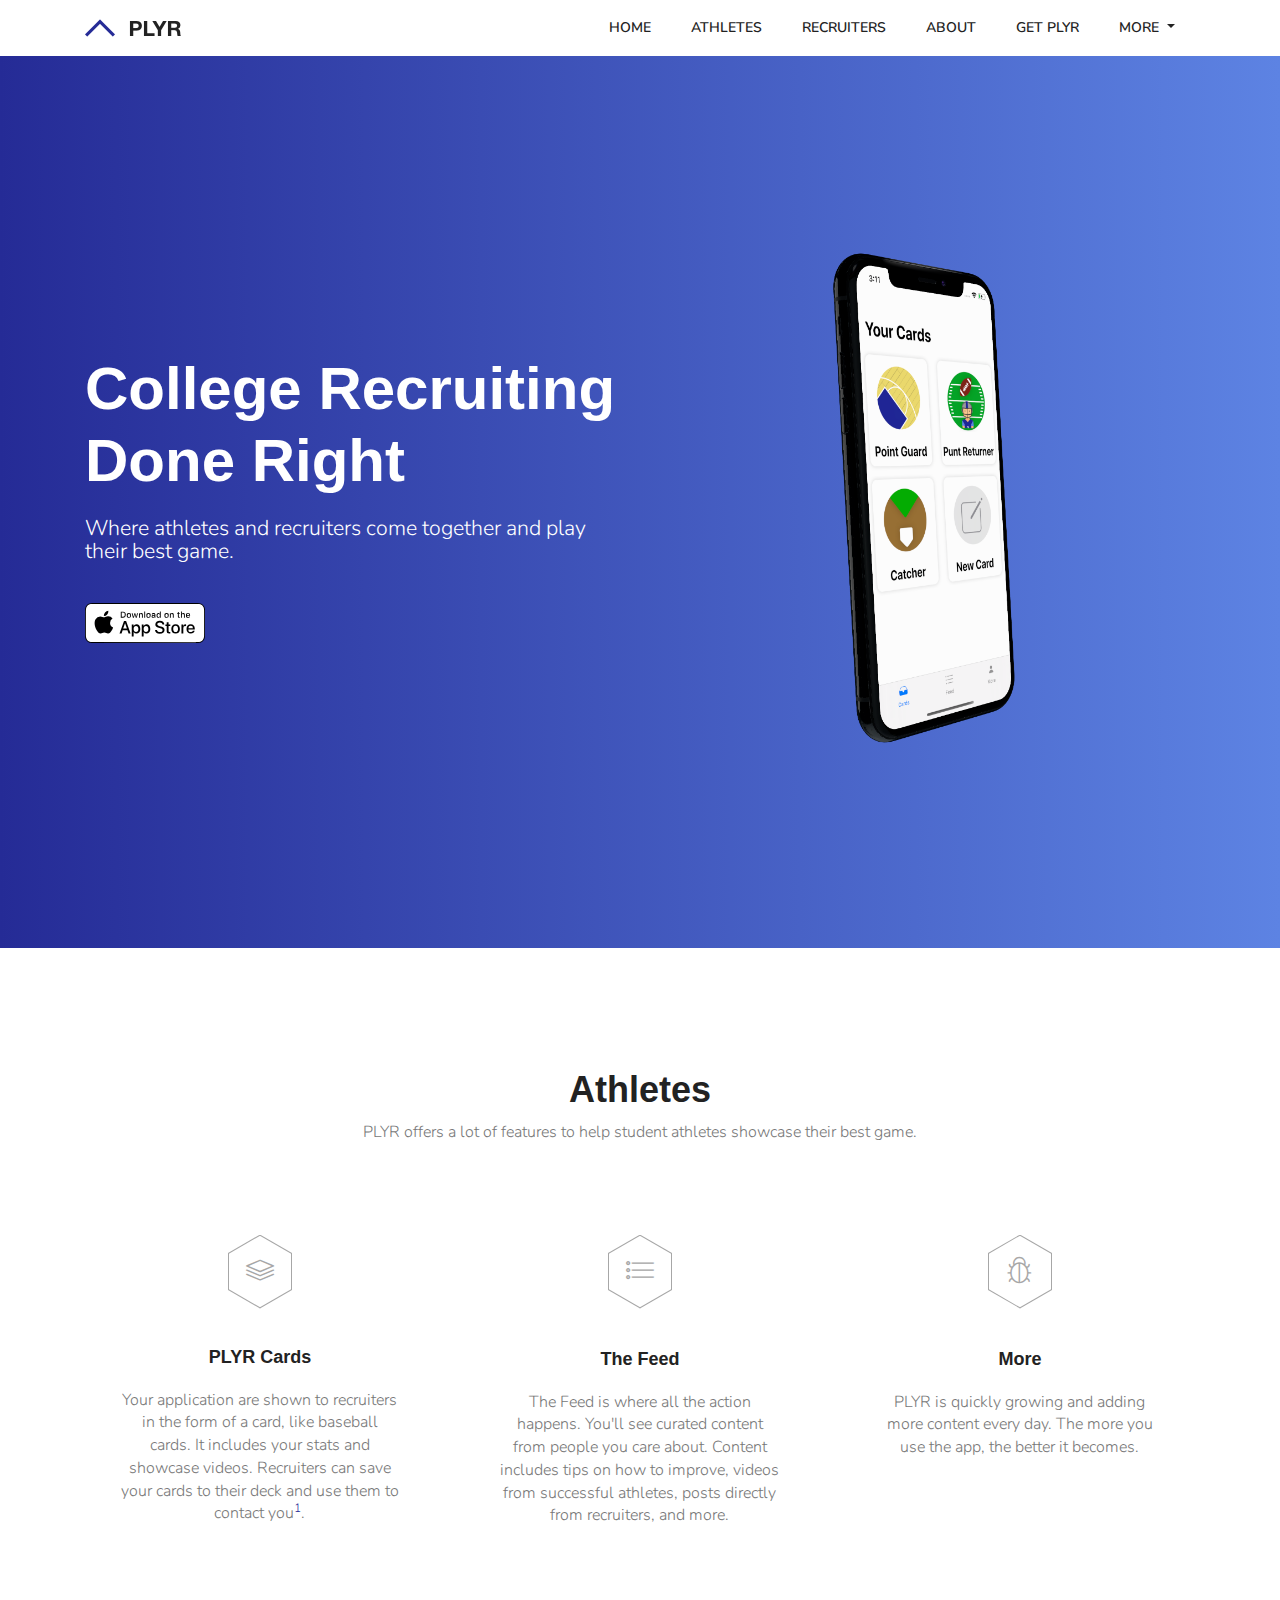
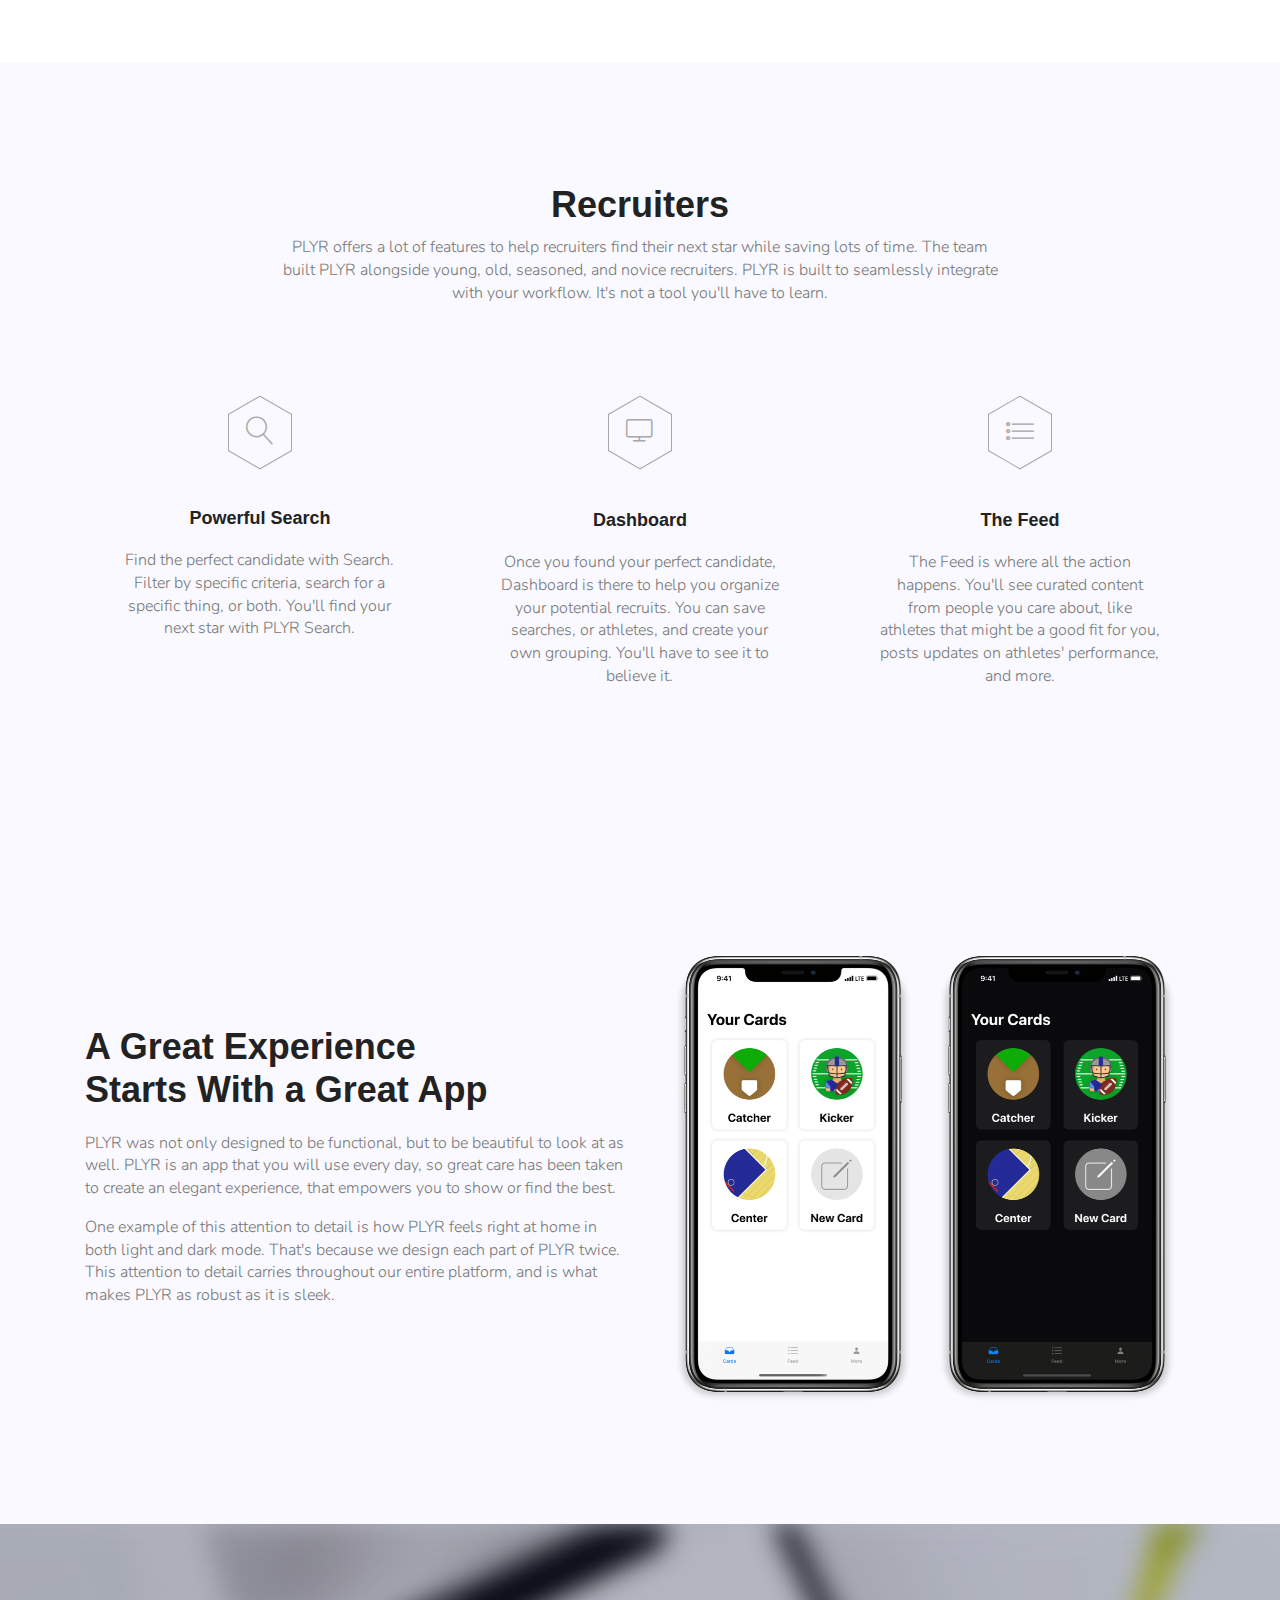
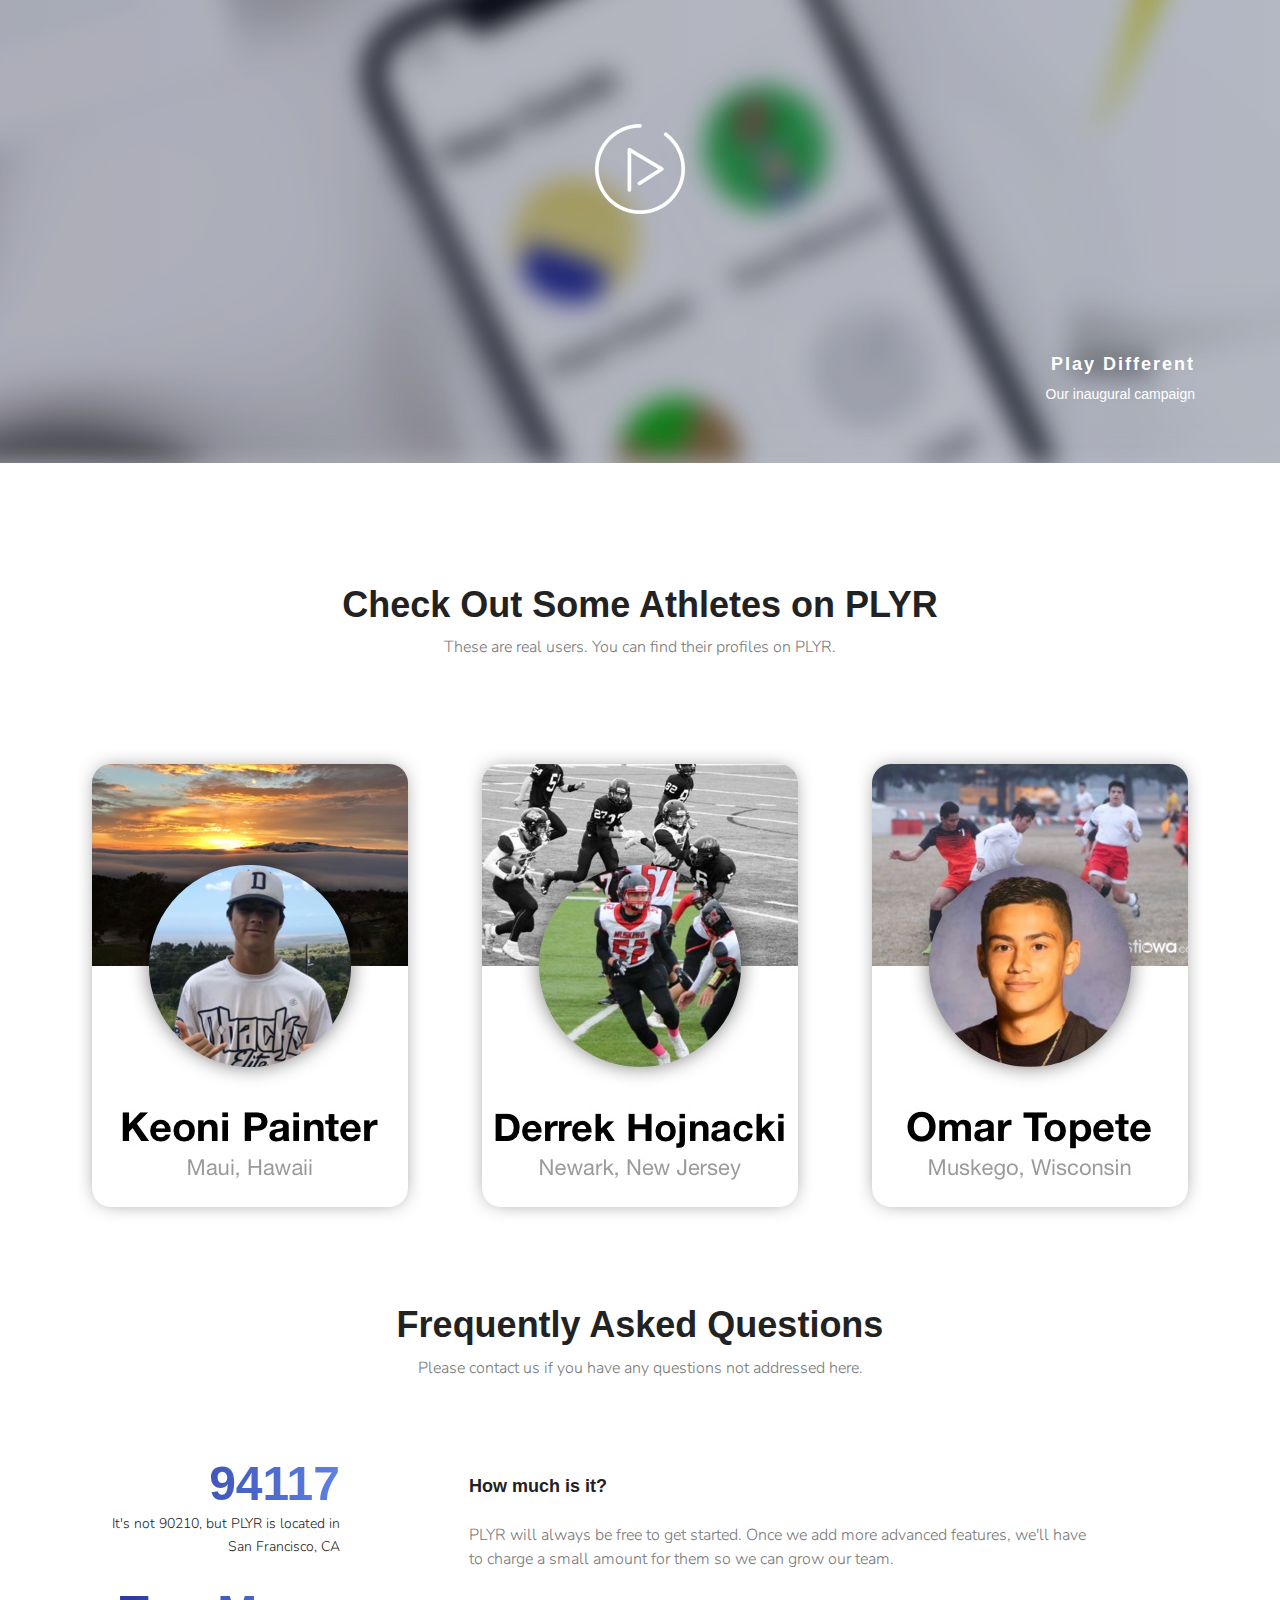
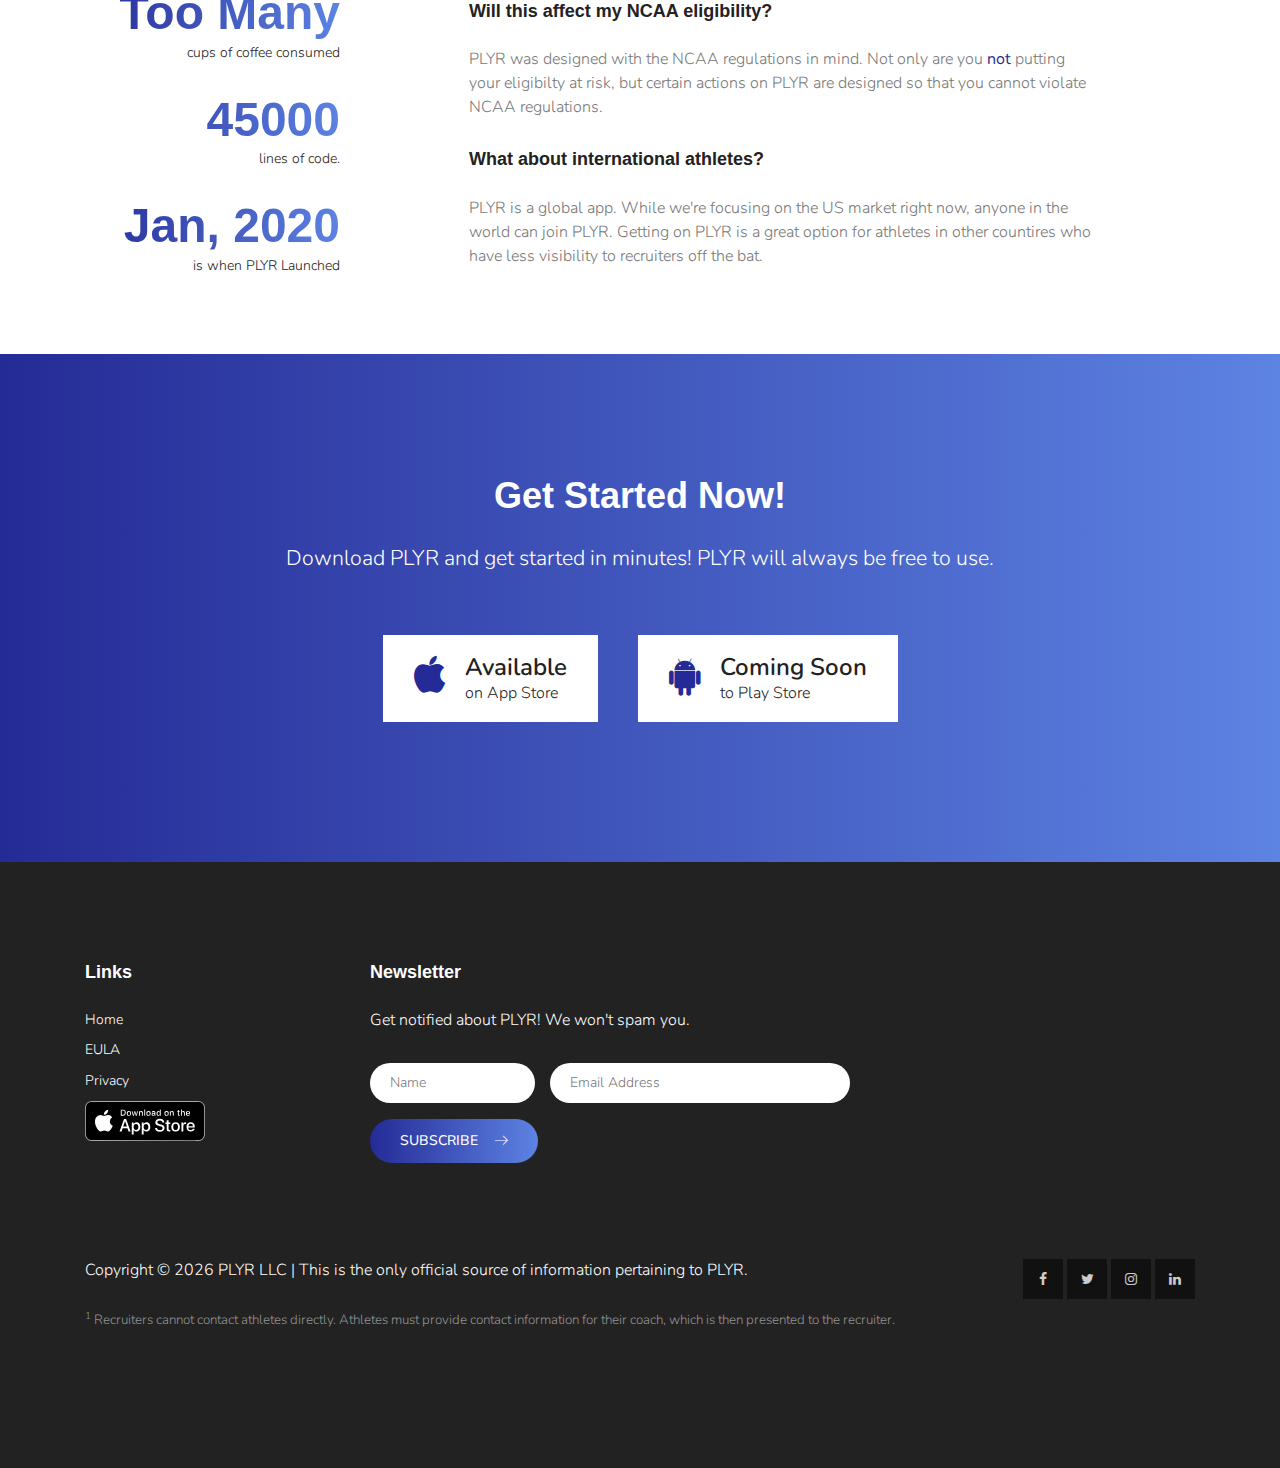
==== commit 4a444919: "initial release" ====
--- a/index.html
+++ b/index.html
@@ -3,15 +3,15 @@
 	<head>
         
 		<!-- Mobile Specific Meta -->
-		<meta name="viewport" content="width=device-width, initial-scale=1, shrink-to-fit=no">
+		<meta name="viewport" content="width=device-width, initial-scale=1.0">
 		<!-- Favicon-->
-		<link rel="shortcut icon" href="img/fav.png">
+		<link rel="shortcut icon" href="img/favicon/favicon.ico">
 		<!-- Author Meta -->
-		<meta name="author" content="colorlib">
+		<meta name="author" content="PLYR">
 		<!-- Meta Description -->
-		<meta name="description" content="">
+		<meta name="description" content="Sports Recruiting Done Right. Download PLYR Now!">
 		<!-- Meta Keyword -->
-		<meta name="keywords" content="">
+		<meta name="keywords" content="ncsr,sports,nsr,recruiting,high,school,college,football,basketball,soccer,baseball,softball">
 		<!-- meta character set -->
 		<meta charset="UTF-8">
         
@@ -51,7 +51,7 @@
 				<nav class="navbar navbar-expand-lg  navbar-light">
 					<div class="container">
 						  <a class="navbar-brand" href="index.html">
-						  	<img src="img/logo.png" alt="">
+						  	<img src="img/logo.png" alt="The player chevron to the left of the word player">
 						  </a>
 						  <button class="navbar-toggler" type="button" data-toggle="collapse" data-target="#navbarSupportedContent" aria-controls="navbarSupportedContent" aria-expanded="false" aria-label="Toggle navigation">
 						    <span class="lnr lnr-menu"></span>
@@ -91,8 +91,8 @@
 								<p class="mx-auto text-white  mt-20 mb-40" style="font-size: 16pt">
 									Where athletes and recruiters come together and play their best game.
 								</p>
-								<a href="#download" class="text-uppercase header-btn">Get Started</a>
-						</div>
+                            <a href="https://apps.apple.com/app/apple-store/id1470913475?mt=8"><img src="./img/asd_badge_light.svg" id="hero_asd_button" alt="An apple logo to the left of the words download on the app store"></a>
+                        </div>
 						<div class="col-lg-6 col-md-12 no-padding banner-right">
 							<img class="img-fluid" src="img/plyr-hero.png" alt="The PLYR app open on an iPhone 11 Pro.">
 						</div>
@@ -203,7 +203,7 @@
                             <p>One example of this attention to detail is how PLYR feels right at home in both light and dark mode. That's because we design each part of PLYR twice. This attention to detail carries throughout our entire platform, and is what makes PLYR as robust as it is sleek.</p>
 						</div>
 						<div class="col-lg-6 about-right">
-							<img class="img-fluid" src="img/about-img.png" alt="">
+							<img class="img-fluid" src="img/about-img.png" alt="Two vertical iPhone 11 Pro Max's next to eachother. The one on the left has player open in light mode. The one on the right has player open on dark mode.">
 						</div>
 					</div>
 				</div>	
@@ -215,7 +215,7 @@
 				<div class="overlay overlay-bg"></div>
 				<div class="container">
 					<div class="video-content">
-						<a href="https://www.youtube.com/watch?v=d2okdr9_nYc" class="play-btn"><img src="img/play-btn.png" alt=""></a>
+						<a href="https://www.youtube.com/watch?v=d2okdr9_nYc" class="play-btn"><img src="img/play-btn.png" alt="button to start playing the video named Play Different"></a>
 						<div class="video-desc">
 							<h3 class="h2 text-white">Play Different</h3>
 							<h4 class="text-white">Our inaugural campaign</h4>
@@ -241,26 +241,26 @@
 								<div class="item single-carusel relative">
 									<div class="image-wrap">
 										<div class="overlay overlay-bg"></div>
-										<img class="img-fluid" src="img/s1.jpg" alt="">
+										<img class="img-fluid" src="img/s1.jpg" alt="Example player card depicting user Keoni Painter from Maui, Hawaii">
 									</div>
 								</div>
 								<div class="item single-carusel relative">
 									<div class="image-wrap">
 										<div class="overlay overlay-bg"></div>
-										<img class="img-fluid" src="img/s2.jpg" alt="">
+										<img class="img-fluid" src="img/s2.jpg" alt="Example player card depicting user Derrek Hojnacki from Newark, New Jersey">
 									</div>
 							
 								</div>
 								<div class="item single-carusel relative">
 									<div class="image-wrap">
 										<div class="overlay overlay-bg"></div>
-										<img class="img-fluid" src="img/s3.jpg" alt="">
+										<img class="img-fluid" src="img/s3.jpg" alt="Example player card depicting user Omar Topete from Muskego, Wisconsin">
 									</div>
                                 </div>
                                 <div class="item single-carusel relative">
 									<div class="image-wrap">
 										<div class="overlay overlay-bg"></div>
-										<img class="img-fluid" src="img/s4.jpg" alt="">
+										<img class="img-fluid" src="img/s4.jpg" alt="Example player card depicting user Mason Hill from Lenoir City, Tennessee">
 									</div>
 								</div>	
 							</div>
@@ -383,7 +383,7 @@
 									<li style="cursor: default">Home</li>
 									<li><a href="./eula.html">EULA</a></li>
 									<li><a href="./privacy.html">Privacy</a></li>
-                                    <li><a href="https://apps.apple.com/app/apple-store/id1470913475?mt=8"><img src="img/asd_badge_dark.svg"></a></li>
+                                    <li><a href="https://apps.apple.com/app/apple-store/id1470913475?mt=8"><img src="img/asd_badge_dark.svg" alt="apple logo next to the words download on the app store"></a></li>
 								</ul>
 							</div>
 						</div>
